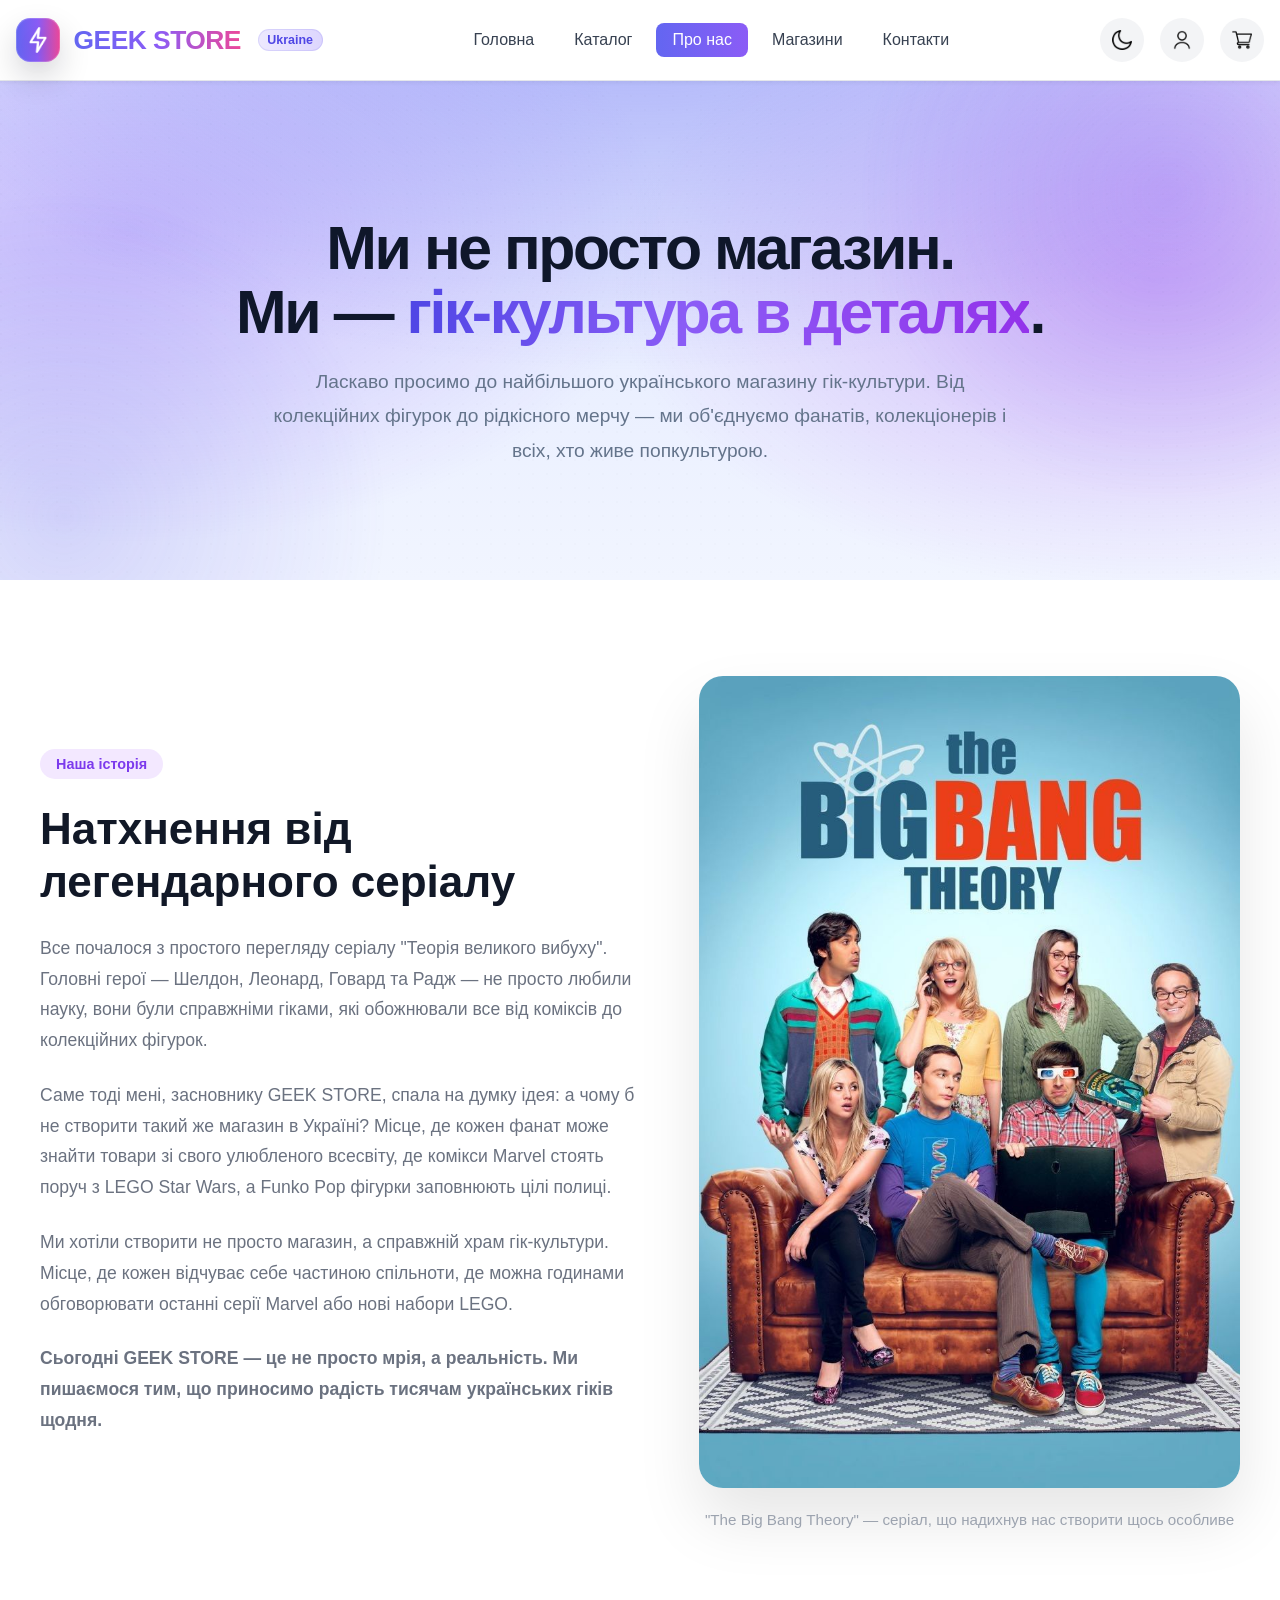
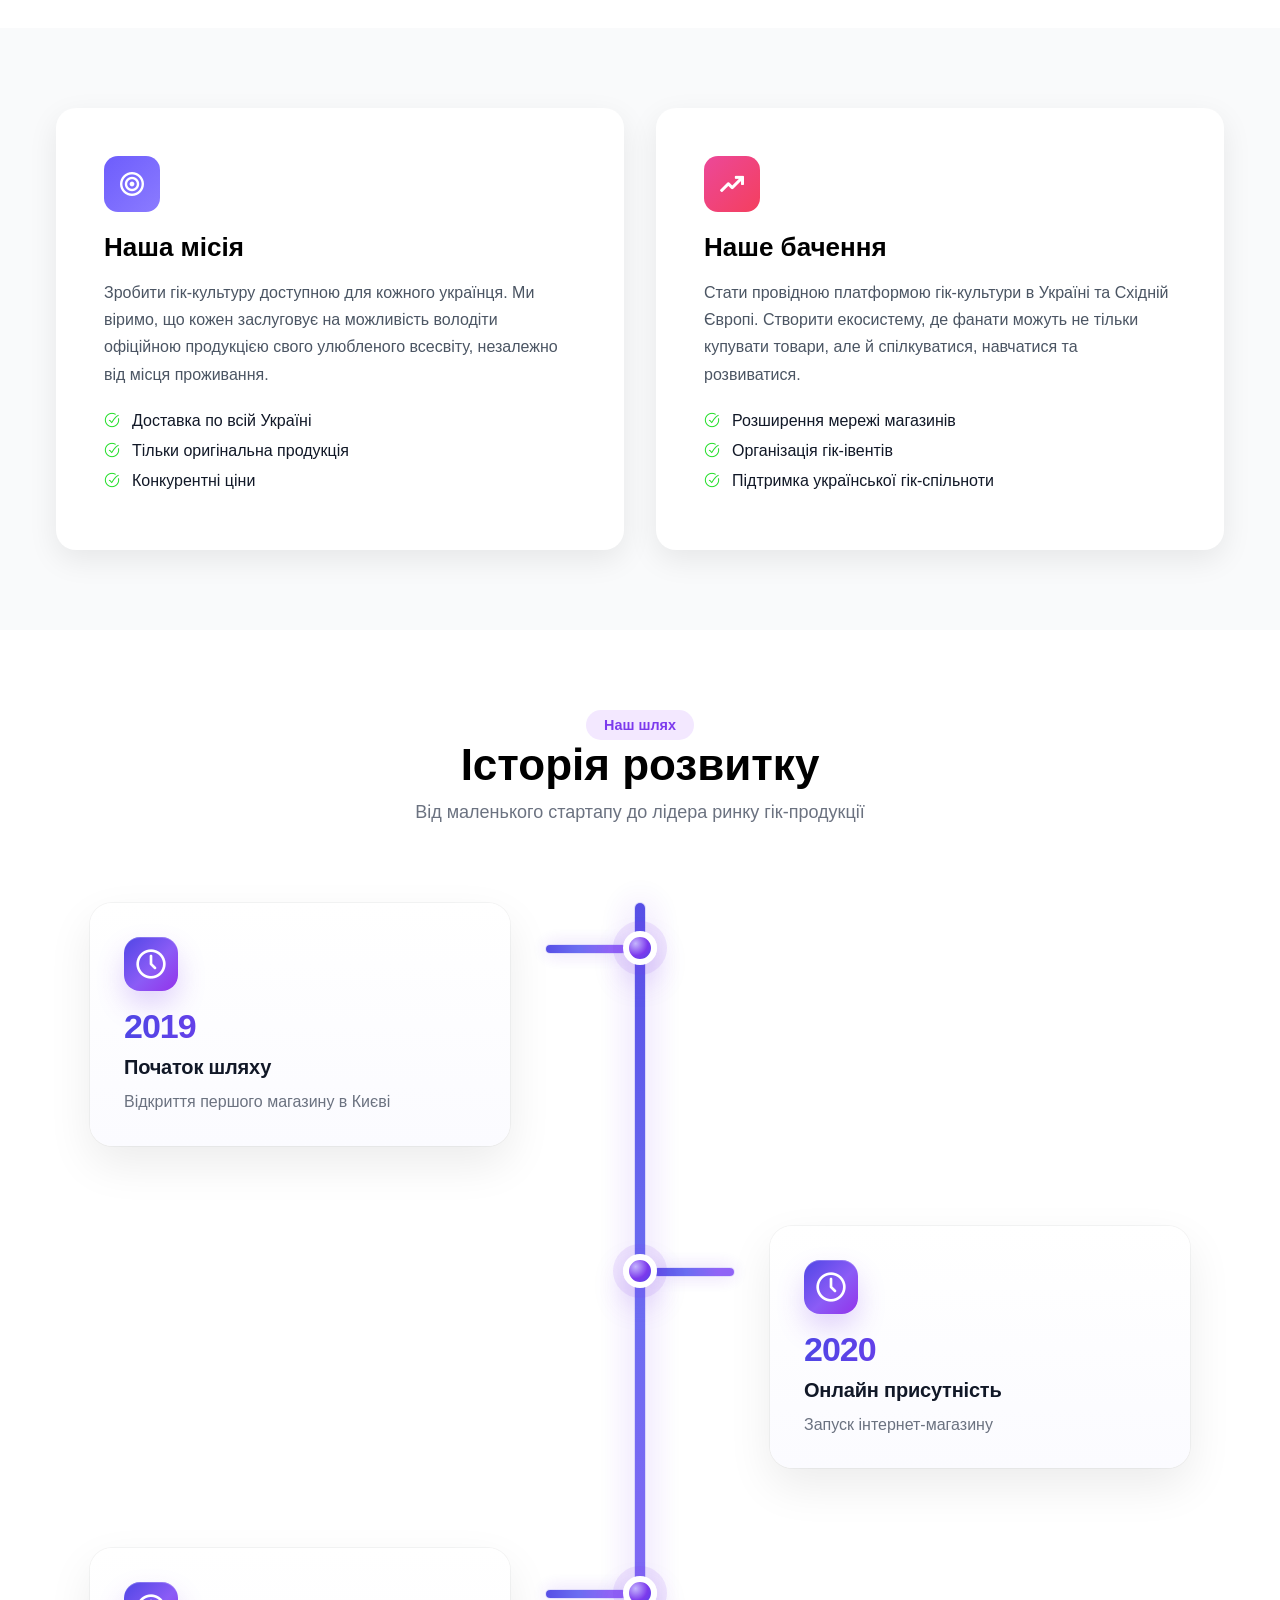
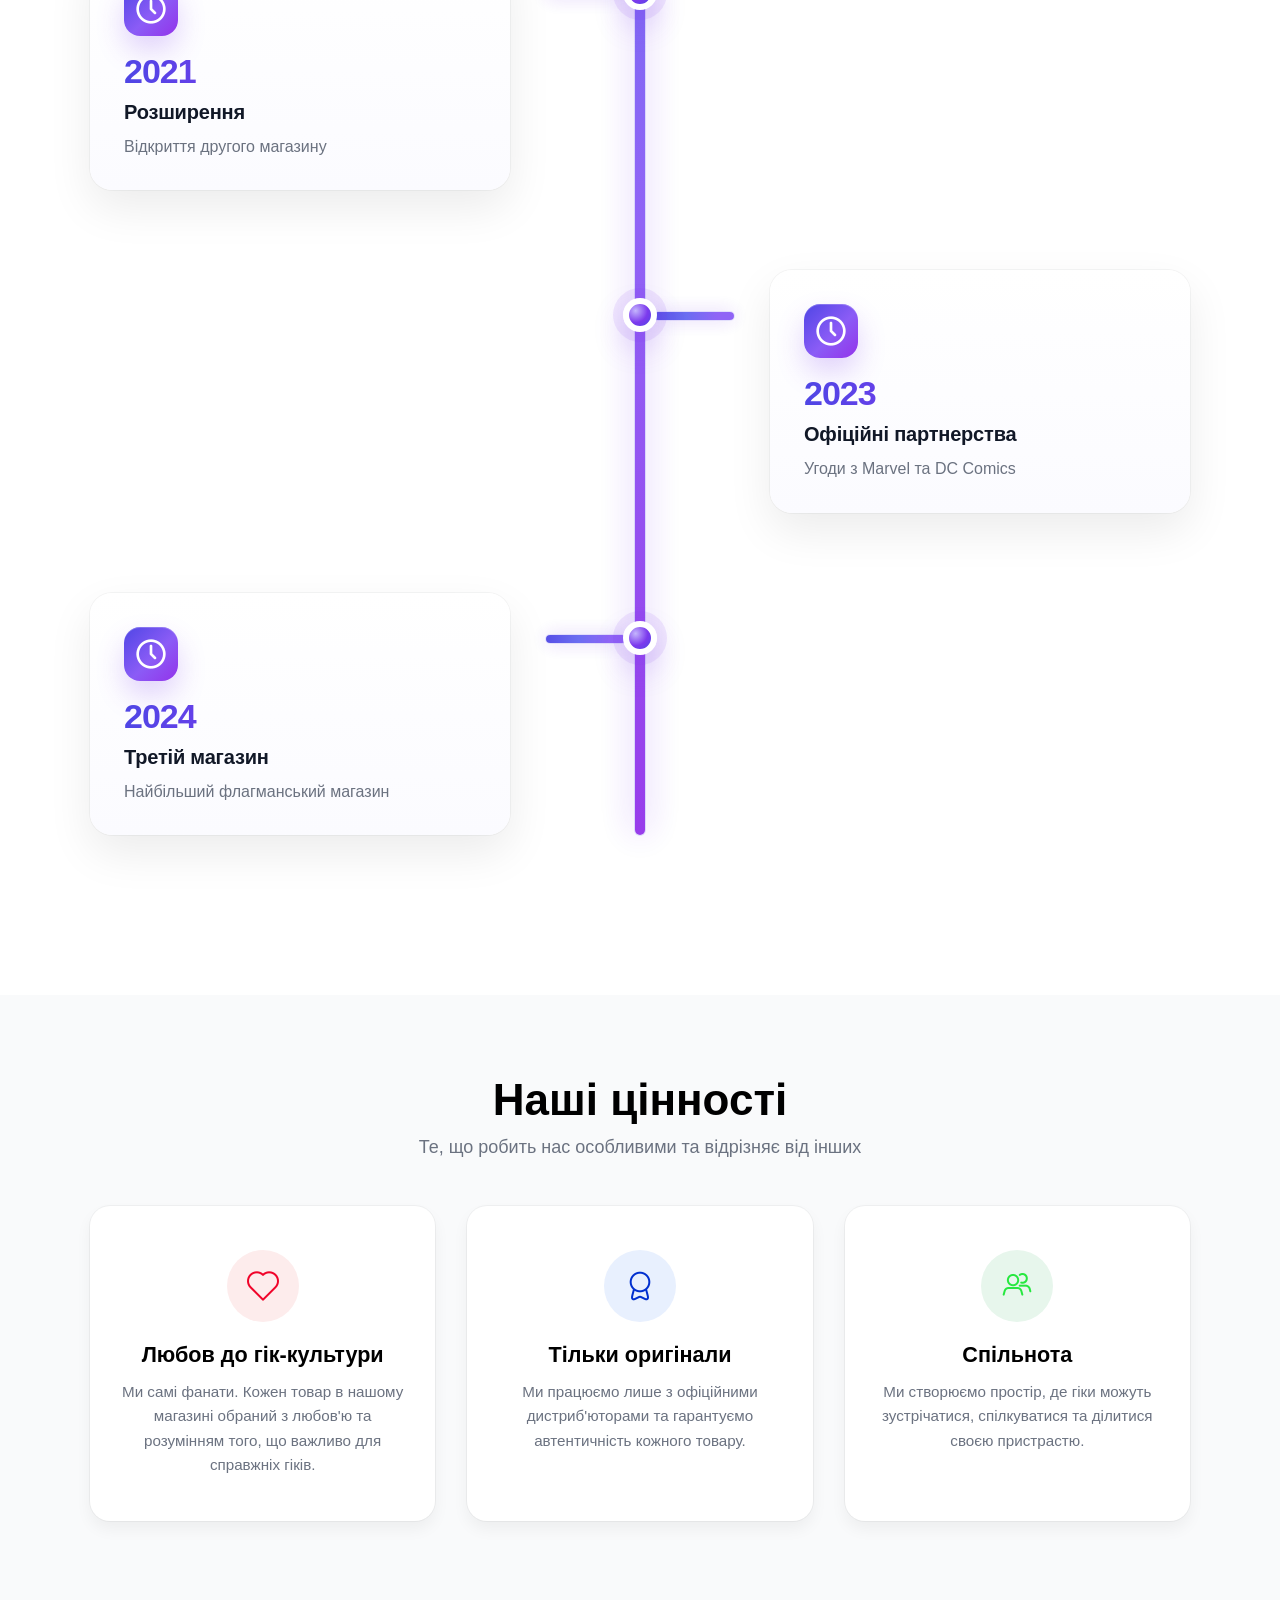
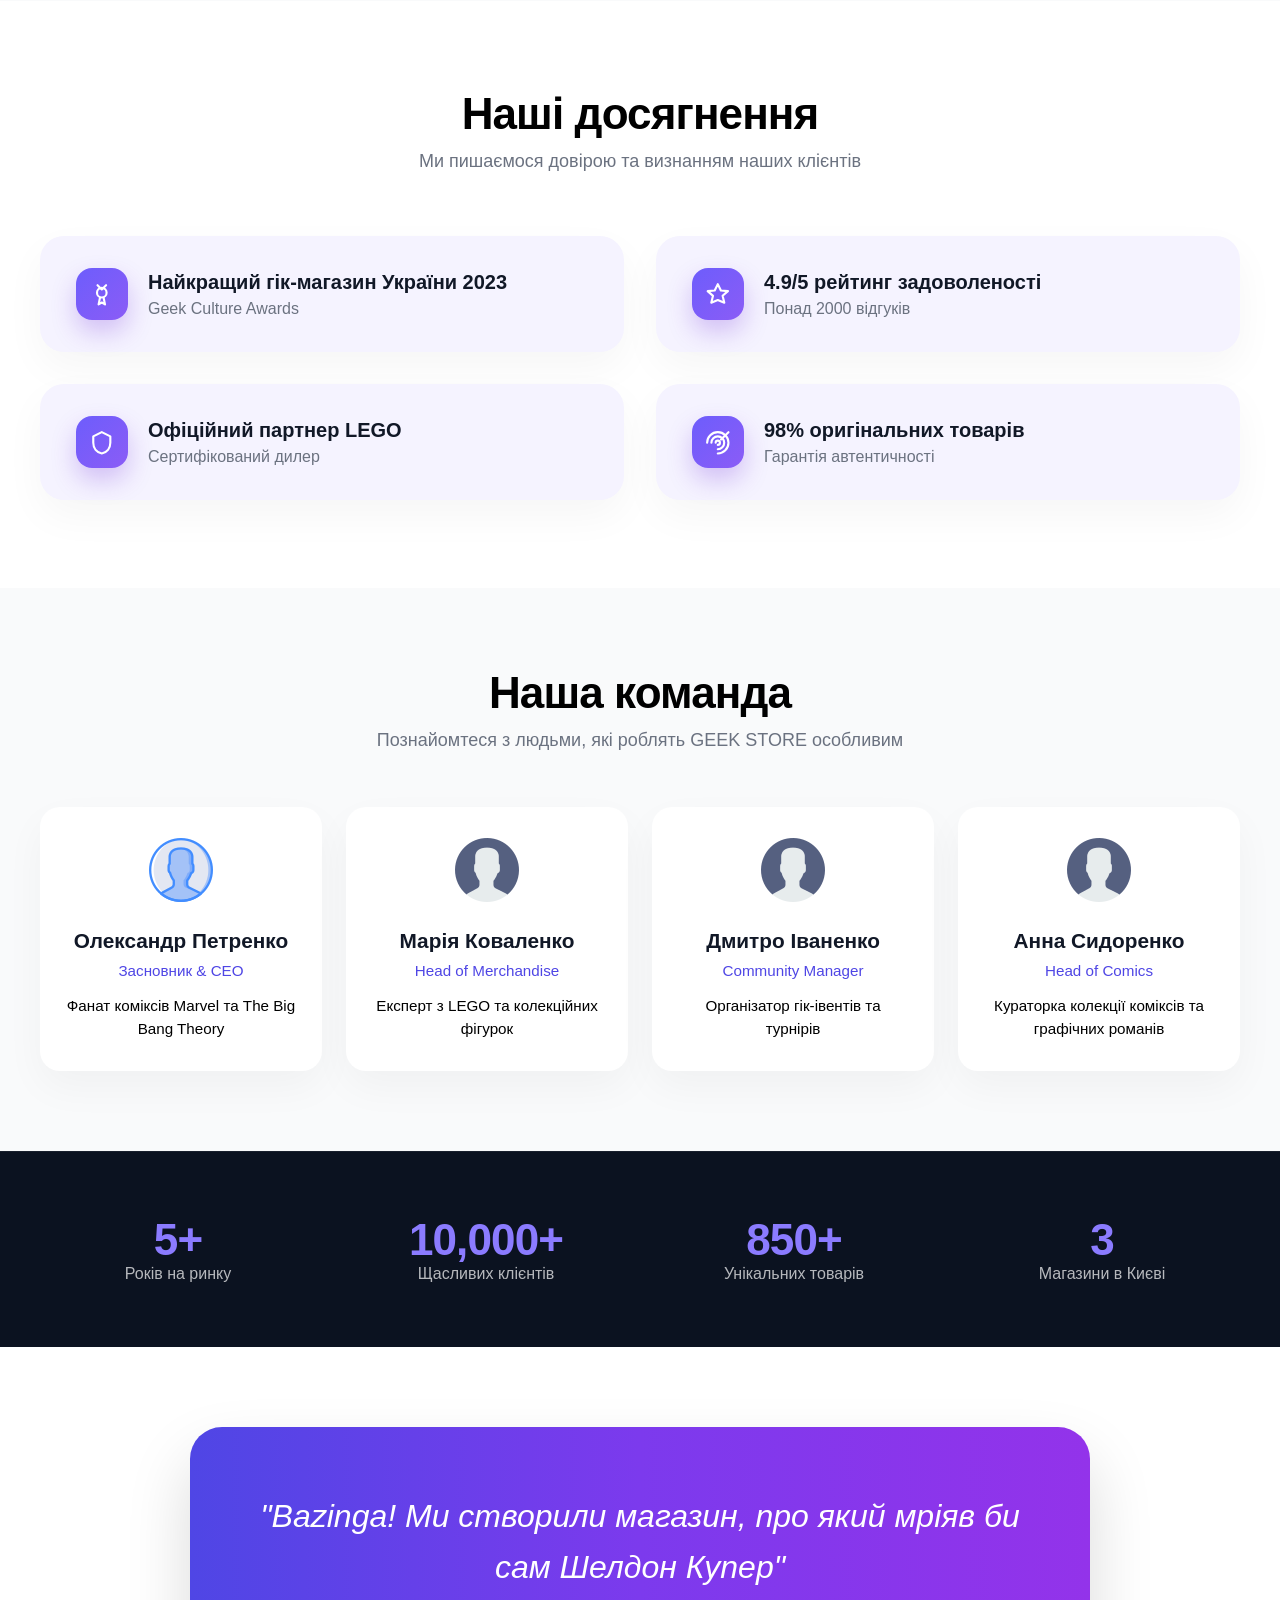
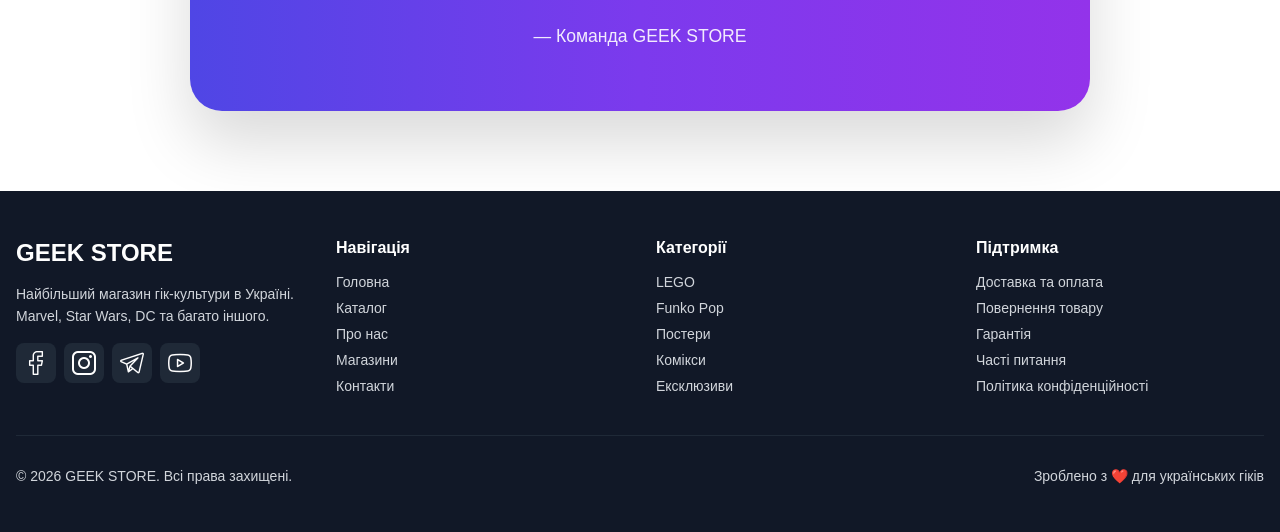
==== html/about.html @ eca67cb4 "нові покращення для лого" ====
<!DOCTYPE html>
<html lang="uk">
<head>
  <meta charset="UTF-8" />
  <title>Про нас — GEEK STORE</title>
  <link rel="icon" type="image/png" href="../assets/icons/flash.png">
  <meta name="viewport" content="width=device-width, initial-scale=1.0" />
  <link rel="stylesheet" href="../css/variables.css">
  <link rel="stylesheet" href="../css/global.css">
  <link rel="stylesheet" href="../css/about.css">
</head>
<body>

<!-- Header -->
<nav class="header">
  <div class="container header-container">
    <a href="index.html" class="logo" aria-label="GEEK STORE">
      <span class="logo-icon" aria-hidden="true">
        <img class="logo-icon__img" src="../assets/icons/flash.png" alt="">
      </span>
      <span class="logo-text">GEEK STORE</span>
      <span class="logo-badge">Ukraine</span>
    </a>

    <div class="nav-links">
      <a href="index.html" class="nav-link">Головна</a>
      <a href="shop.html" class="nav-link">Каталог</a>
      <a href="#" class="nav-link active">Про нас</a>
      <a href="stores.html" class="nav-link">Магазини</a>
      <a href="contact.html" class="nav-link">Контакти</a>
    </div>

    <div class="header-actions">
      <!-- Theme toggle -->
      <button class="theme-toggle" aria-label="Перемикач теми">
      <img
        src="../assets/icons/half-moon.png"
        alt="Dark mode"
        class="theme-icon theme-icon--moon"
      >
      <img
        src="../assets/icons/sun.png"
        alt="Light mode"
        class="theme-icon theme-icon--sun"
      >
    </button>


      <!-- Account -->
      <a href="account.html" class="account" aria-label="Особистий кабінет">
        <img src="../assets/icons/user.png" class="account-icon account-icon--black">
        <img src="../assets/icons/user-white.png" class="account-icon account-icon--white">
      </a>


      <!-- Cart -->
      <a href="cart.html" class="cart">
        <img src="../assets/icons/shopping-cart-black.png" class="cart-icon cart-icon--black">
        <img src="../assets/icons/shopping-cart-white.png" class="cart-icon cart-icon--white">
      </a>
    </div>
  </div>
</nav>

<!-- HERO -->
<section class="hero hero-about">
  <div class="hero-grain"></div>

  <div class="hero-content">
    <h1>
      Ми не просто магазин.<br>
      Ми — <span class="accent">гік-культура в деталях</span>.
    </h1>

    <p>
      Ласкаво просимо до найбільшого українського магазину гік-культури.
      Від колекційних фігурок до рідкісного мерчу — ми об'єднуємо фанатів,
      колекціонерів і всіх, хто живе попкультурою.
    </p>
  </div>
</section>



<!-- STORY -->
<section class="story-section">
  <div class="story-container">
    
    <div class="story-grid">

      <!-- LEFT TEXT -->
      <div class="story-content">
        <span class="story-badge">Наша історія</span>
        
        <h2>Натхнення від легендарного серіалу</h2>

        <p>
          Все почалося з простого перегляду серіалу "Теорія великого вибуху". 
          Головні герої — Шелдон, Леонард, Говард та Радж — не просто любили науку, 
          вони були справжніми гіками, які обожнювали все від коміксів до колекційних фігурок.
        </p>

        <p>
          Саме тоді мені, засновнику GEEK STORE, спала на думку ідея: а чому б не створити такий же магазин в Україні? 
          Місце, де кожен фанат може знайти товари зі свого улюбленого всесвіту, де комікси Marvel стоять поруч з LEGO Star Wars, а Funko Pop фігурки заповнюють цілі полиці.
        </p>

        <p> 
          Ми хотіли створити не просто магазин, а справжній храм гік-культури. 
          Місце, де кожен відчуває себе частиною спільноти, де можна годинами обговорювати останні серії Marvel або нові набори LEGO.
        </p>

        <p class="story-highlight">
          Сьогодні GEEK STORE — це не просто мрія, а реальність.
           Ми пишаємося тим, що приносимо радість тисячам українських гіків щодня.
        </p>
      </div>

      <!-- RIGHT IMAGE -->
      <div class="story-image-wrapper">
        <img src="../assets/images/big-bang-theory-about-page.jpg" alt="Наша команда" class="story-image">
        <div class="story-caption">
          "The Big Bang Theory" — серіал, що надихнув нас створити щось особливе
        </div>
      </div>

    </div>
  </div>
</section>


<!-- MISSION & VISION -->
<section class="gray">
  <div class="container grid-2">
    
    <div class="card">
      <div class="icon purple">
        <img src="../assets/icons/bullseye.png">
      </div>

      <h3>Наша місія</h3>

      <p>
        Зробити гік-культуру доступною для кожного українця. Ми віримо, що кожен заслуговує на можливість володіти офіційною продукцією свого улюбленого всесвіту, незалежно від місця проживання.
      </p>

      <ul>
        <li>Доставка по всій Україні</li>
        <li>Тільки оригінальна продукція</li>
        <li>Конкурентні ціни</li>
      </ul>
    </div>

    <div class="card">
      <div class="icon pink">
        <img src="../assets/icons/rise.png">
      </div>

      <h3>Наше бачення</h3>

      <p>
        Стати провідною платформою гік-культури в Україні та Східній Європі. Створити екосистему, де фанати можуть не тільки купувати товари, але й спілкуватися, навчатися та розвиватися.
      </p>

      <ul>
        <li>Розширення мережі магазинів</li>
        <li>Організація гік-івентів</li>
        <li>Підтримка української гік-спільноти</li>
      </ul>
    </div>

  </div>
</section>


<!-- TIMELINE -->
<section class="timeline-section">
  <div class="container">
    <div class="timeline-header">
      <span class="indigo-badge">Наш шлях</span>
      <h2>Історія розвитку</h2>
      <p>Від маленького стартапу до лідера ринку гік-продукції</p>
    </div>

    <div class="timeline">

      <div class="timeline-item left">
        <div class="timeline-card">
          <div class="icon-box">
            <img src="../assets/icons/clock (1).png">
          </div>
          <div class="year">2019</div>
          <h3>Початок шляху</h3>
          <p>Відкриття першого магазину в Києві</p>
        </div>
        <span class="dot"></span>
      </div>

      <div class="timeline-item right">
        <div class="timeline-card">
          <div class="icon-box">
            <img src="../assets/icons/clock (1).png">
          </div>
          <div class="year">2020</div>
          <h3>Онлайн присутність</h3>
          <p>Запуск інтернет-магазину</p>
        </div>
        <span class="dot"></span>
      </div>

      <div class="timeline-item left">
        <div class="timeline-card">
          <div class="icon-box">
            <img src="../assets/icons/clock (1).png">
          </div>
          <div class="year">2021</div>
          <h3>Розширення</h3>
          <p>Відкриття другого магазину</p>
        </div>
        <span class="dot"></span>
      </div>

      <div class="timeline-item right">
        <div class="timeline-card">
          <div class="icon-box">
            <img src="../assets/icons/clock (1).png">
          </div>
          <div class="year">2023</div>
          <h3>Офіційні партнерства</h3>
          <p>Угоди з Marvel та DC Comics</p>
        </div>
        <span class="dot"></span>
      </div>

      <div class="timeline-item left">
        <div class="timeline-card">
          <div class="icon-box">
            <img src="../assets/icons/clock (1).png">
          </div>
          <div class="year">2024</div>
          <h3>Третій магазин</h3>
          <p>Найбільший флагманський магазин</p>
        </div>
        <span class="dot"></span>
      </div>

    </div>
  </div>
</section>


<!-- VALUES -->
<section class="values-section">
  <div class="values-container">

    <div class="values-header">
      <h2>Наші цінності</h2>
      <p>Те, що робить нас особливими та відрізняє від інших</p>
    </div>

    <div class="values-grid">

      <div class="value-card">
        <div class="value-icon value-icon-red">
          <img src="../assets/icons/love.png">
        </div>
        <h3>Любов до гік-культури</h3>
        <p>
          Ми самі фанати. Кожен товар в нашому магазині обраний з любов'ю 
          та розумінням того, що важливо для справжніх гіків.
        </p>
      </div>

      <div class="value-card">
        <div class="value-icon value-icon-blue">
          <img src="../assets/icons/medal (3).png">
        </div>
        <h3>Тільки оригінали</h3>
        <p>
          Ми працюємо лише з офіційними дистриб'юторами 
          та гарантуємо автентичність кожного товару.
        </p>
      </div>

      <div class="value-card">
        <div class="value-icon value-icon-green">
          <img src="../assets/icons/group.png">
        </div>
        <h3>Спільнота</h3>
        <p>
          Ми створюємо простір, де гіки можуть зустрічатися, 
          спілкуватися та ділитися своєю пристрастю.
        </p>
      </div>

    </div>
  </div>
</section>

<section class="ach-section">
  <div class="ach-container">
    <div class="ach-header">
      <h2>Наші досягнення</h2>
      <p>Ми пишаємося довірою та визнанням наших клієнтів</p>
    </div>

    <div class="ach-grid">
      <div class="ach-card">
        <div class="ach-icon">
          <!-- медаль -->
          <svg viewBox="0 0 24 24" fill="none" aria-hidden="true">
            <path d="M12 14.5a4.5 4.5 0 1 0 0-9 4.5 4.5 0 0 0 0 9Z" stroke="currentColor" stroke-width="2"/>
            <path d="M8 3 12 7l4-4" stroke="currentColor" stroke-width="2" stroke-linecap="round" stroke-linejoin="round"/>
            <path d="M10.5 13.8 9 21l3-1.8L15 21l-1.5-7.2" stroke="currentColor" stroke-width="2" stroke-linejoin="round"/>
          </svg>
        </div>
        <div class="ach-text">
          <h3>Найкращий гік-магазин України 2023</h3>
          <p>Geek Culture Awards</p>
        </div>
      </div>

      <div class="ach-card">
        <div class="ach-icon">
          <!-- зірка -->
          <svg viewBox="0 0 24 24" fill="none" aria-hidden="true">
            <path d="M12 2l2.9 6 6.6.6-5 4.3 1.6 6.5L12 16.9 5.9 19.4 7.5 13 2.5 8.6 9.1 8 12 2Z"
              stroke="currentColor" stroke-width="2" stroke-linejoin="round"/>
          </svg>
        </div>
        <div class="ach-text">
          <h3>4.9/5 рейтинг задоволеності</h3>
          <p>Понад 2000 відгуків</p>
        </div>
      </div>

      <div class="ach-card">
        <div class="ach-icon">
          <!-- щит -->
          <svg viewBox="0 0 24 24" fill="none" aria-hidden="true">
            <path d="M12 2 20 6v6c0 5-3.2 9-8 10-4.8-1-8-5-8-10V6l8-4Z"
              stroke="currentColor" stroke-width="2" stroke-linejoin="round"/>
          </svg>
        </div>
        <div class="ach-text">
          <h3>Офіційний партнер LEGO</h3>
          <p>Сертифікований дилер</p>
        </div>
      </div>

      <div class="ach-card">
        <div class="ach-icon">
          <!-- мішень -->
          <svg viewBox="0 0 24 24" fill="none" aria-hidden="true">
            <path d="M12 22a10 10 0 1 0-10-10" stroke="currentColor" stroke-width="2" stroke-linecap="round"/>
            <path d="M12 18a6 6 0 1 0-6-6" stroke="currentColor" stroke-width="2" stroke-linecap="round"/>
            <path d="M12 14a2 2 0 1 0-2-2" stroke="currentColor" stroke-width="2" stroke-linecap="round"/>
            <path d="M22 2l-7 7" stroke="currentColor" stroke-width="2" stroke-linecap="round"/>
          </svg>
        </div>
        <div class="ach-text">
          <h3>98% оригінальних товарів</h3>
          <p>Гарантія автентичності</p>
        </div>
      </div>
    </div>
  </div>
</section>


<!-- TEAM -->
<section class="team-section">
  <div class="team-container">

    <div class="team-header">
      <h2>Наша команда</h2>
      <p>Познайомтеся з людьми, які роблять GEEK STORE особливим</p>
    </div>

    <div class="team-grid">
      <div class="team-card">
        <div class="team-emoji">
          <img src="../assets/icons/user (3).png">
        </div>
        <h3>Олександр Петренко</h3>
        <div class="team-role">Засновник &amp; CEO</div>
        <p>Фанат коміксів Marvel та The Big Bang Theory</p>
      </div>

      <div class="team-card">
        <div class="team-emoji">
          <img src="../assets/icons/user (2).png">
        </div>
        <h3>Марія Коваленко</h3>
        <div class="team-role">Head of Merchandise</div>
        <p>Експерт з LEGO та колекційних фігурок</p>
      </div>

      <div class="team-card">
        <div class="team-emoji">
          <img src="../assets/icons/user (2).png">
        </div>
        <h3>Дмитро Іваненко</h3>
        <div class="team-role">Community Manager</div>
        <p>Організатор гік-івентів та турнірів</p>
      </div>

      <div class="team-card">
        <div class="team-emoji">
          <img src="../assets/icons/user (2).png">
        </div>
        <h3>Анна Сидоренко</h3>
        <div class="team-role">Head of Comics</div>
        <p>Кураторка колекції коміксів та графічних романів</p>
      </div>
    </div>

  </div>
</section>

<section class="stats container">
  <div class="stats-grid">
    <div class="stat">
      <div class="stat-value">5+</div>
      <div class="stat-label">Років на ринку</div>
    </div>

    <div class="stat">
      <div class="stat-value">10,000+</div>
      <div class="stat-label">Щасливих клієнтів</div>
    </div>

    <div class="stat">
      <div class="stat-value">850+</div>
      <div class="stat-label">Унікальних товарів</div>
    </div>

    <div class="stat">
      <div class="stat-value">3</div>
      <div class="stat-label">Магазини в Києві</div>
    </div>
  </div>
</section>


<!-- QUOTE -->
<section class="quote-section">
  <div class="quote-container">
    <div class="quote-card">
      <blockquote>
        "Bazinga! Ми створили магазин, про який мріяв би сам Шелдон Купер"
      </blockquote>
      <div class="quote-author">— Команда GEEK STORE</div>
    </div>
  </div>
</section>


<!-- Footer -->
<footer class="footer">
  <div class="container footer-container">
    <div class="footer-grid">
      <!-- Company Info -->
      <div class="footer-company">
        <div class="footer-logo">GEEK STORE</div>
        <p class="footer-text">
          Найбільший магазин гік-культури в Україні. Marvel, Star Wars, DC та багато іншого.
        </p>
        <div class="footer-socials">
          <a href="#" class="social-icon">
          <img src="../assets/icons/facebook (1).png" alt="Facebook">
          </a>
          <a href="#" class="social-icon">
          <img src="../assets/icons/instagram (1).png" alt="Instagram">
          </a>
          <a href="#" class="social-icon">
          <img src="../assets/icons/telegram (2).png" alt="Telegram">
          </a>
          <a href="#" class="social-icon">
          <img src="../assets/icons/youtube (2).png" alt="YouTube">
          </a>
        </div>
      </div>

      <!-- Quick Links -->
      <div class="footer-section">
        <h3>Навігація</h3>
        <ul>
          <li><a href="index.html">Головна</a></li>
          <li><a href="shop.html">Каталог</a></li>
          <li><a href="#">Про нас</a></li>
          <li><a href="stores.html">Магазини</a></li>
          <li><a href="contact.html">Контакти</a></li>
        </ul>
      </div>

      <!-- Categories -->
      <div class="footer-section">
        <h3>Категорії</h3>
        <ul>
          <li><a href="shop.html">LEGO</a></li>
          <li><a href="shop.html">Funko Pop</a></li>
          <li><a href="shop.html">Постери</a></li>
          <li><a href="shop.html">Комікси</a></li>
          <li><a href="shop.html">Ексклюзиви</a></li>
        </ul>
      </div>

      <!-- Customer Service -->
      <div class="footer-section">
        <h3>Підтримка</h3>
        <ul>
          <li><a href="#">Доставка та оплата</a></li>
          <li><a href="#">Повернення товару</a></li>
          <li><a href="#">Гарантія</a></li>
          <li><a href="#">Часті питання</a></li>
          <li><a href="#">Політика конфіденційності</a></li>
        </ul>
      </div>
    </div>

    <div class="footer-bottom">
      <p>&copy; 2026 GEEK STORE. Всі права захищені.</p>
      <p>Зроблено з ❤️ для українських гіків</p>
    </div>
  </div>
</footer>

<script src="../js/theme-toggle.js"></script>


</body>
</html>
---- css/variables.css ----
:root {
  --primary: #6366f1;
  --secondary: #a855f7;
  --pink: #ec4899;
  --dark: #111827;
  --gray: #6b7280;
}
---- css/global.css ----
* {
  margin: 0;
  padding: 0;
  box-sizing: border-box;
  font-family: 'Montserrat', sans-serif;
}

/* === Header === */
.header {
  position: sticky;
  top: 0;
  z-index: 50;
  background: white;
  border-bottom: 1px solid #e5e7eb;
  box-shadow: 0 2px 4px rgba(0,0,0,0.05);
}

.header-container {
  max-width: 1280px;
  margin: 0 auto;
  padding: 0 16px;
  height: 80px;
  display: flex;
  justify-content: space-between;
  align-items: center;
}

/* Logo */
.logo{
  display:flex;
  align-items:center;
  gap: .85rem;
  font-weight: 800;
  text-decoration:none;
  line-height: 1;
}

.logo-icon{
  width: 2.75rem;
  height: 2.75rem;
  border-radius: .9rem;
  padding: .55rem;

  display: grid;
  place-items: center;

  background: linear-gradient(90deg, #6366f1, #8b5cf6, #ec4899);
  box-shadow:
    0 .9rem 2rem rgba(2,6,23,.16),
    inset 0 0 0 1px rgba(255,255,255,.18);
}

.logo-icon__img{
  width: 100%;
  height: 100%;
  object-fit: contain;
  display:block;
  /* якщо png темний/неідеальний — прибери filter */
  filter: drop-shadow(0 6px 10px rgba(0,0,0,.18));
}

.logo-text{
  font-size: 1.65rem;      /* трохи більше */
  letter-spacing: -0.02em;
  background: linear-gradient(90deg, #6366f1, #8b5cf6, #ec4899);
  -webkit-background-clip: text;
  -webkit-text-fill-color: transparent;
}

.logo-badge{
  margin-left: .2rem;
  padding: .32rem .6rem;
  border-radius: 9999px;
  font-size: .78rem;
  font-weight: 650;

  background: linear-gradient(90deg, #ede9fe, #ddd6fe);
  color: #4f46e5;
  box-shadow: inset 0 0 0 1px rgba(79,70,229,.12);
}

/* Navigation Links */
.nav-links {
  display: flex;
  gap: 0.5rem;
}

.nav-link {
  padding: 0.5rem 1rem;
  border-radius: 0.5rem;
  text-decoration: none;
  color: #374151;
  transition: all 0.3s;
}

.nav-link:hover {
  background: #f3f4f6;
}

.nav-link.active {
  background: linear-gradient(90deg, #6366f1, #8b5cf6);
  color: white;
  font-weight: 500;
}

/* Header Actions */
.header-actions {
  display: flex;
  align-items: center;
  gap: 1rem;
}

.cart {
  position: relative;
  width: 44px;
  height: 44px;
  border-radius: 9999px;
  background: #f3f4f6;

  display: flex;
  align-items: center;
  justify-content: center;

  transition: background 0.3s, transform 0.2s;
}

.cart:hover {
  background: #e0e7ff;
  transform: translateY(-2px);
}

.cart-icon {
  position: absolute;
  width: 20px;
  height: 20px;
  transition: opacity 0.25s ease, transform 0.25s ease;
}

/* default — black */
.cart-icon--black {
  opacity: 1;
  transform: scale(1);
}

.cart-icon--white {
  opacity: 0;
  transform: scale(0.7);
}

/* dark theme */
body.dark .cart-icon--black {
  opacity: 0;
  transform: scale(0.7);
}

body.dark .cart-icon--white {
  opacity: 1;
  transform: scale(1);
}


.theme-toggle {
  position: relative;

  display: flex;
  align-items: center;
  justify-content: center;

  width: 44px;
  height: 44px;

  padding: 0;
  border: none;
  border-radius: 9999px;

  background: #f3f4f6;
  cursor: pointer;

  transition: background 0.3s, transform 0.2s;
}

.theme-toggle:hover {
  background: #e0e7ff;
  transform: translateY(-2px);
}

.theme-icon {
  position: absolute;
  width: 20px;
  height: 20px;

  opacity: 0;
  transform: scale(0.7) rotate(-20deg);
  transition: opacity 0.25s ease, transform 0.25s ease;
}

/* За замовчуванням — місяць */
.theme-icon--moon {
  opacity: 1;
  transform: scale(1) rotate(0);
}

/* Темна тема */
body.dark .theme-icon--moon {
  opacity: 0;
  transform: scale(0.7) rotate(20deg);
}

body.dark .theme-icon--sun {
  opacity: 1;
  transform: scale(1) rotate(0);
}


/* Account Icon */
.account {
  position: relative;
  width: 44px;
  height: 44px;
  border-radius: 9999px;
  background: #f3f4f6;

  display: flex;
  align-items: center;
  justify-content: center;

  transition: background 0.3s, transform 0.2s;
}

.account:hover {
  background: #e0e7ff;
  transform: translateY(-2px);
}

.account-icon {
  position: absolute;
  width: 20px;
  height: 20px;
  transition: opacity 0.25s ease, transform 0.25s ease;
}

/* за замовчуванням — чорна */
.account-icon--black {
  opacity: 1;
  transform: scale(1);
}

.account-icon--white {
  opacity: 0;
  transform: scale(0.7);
}

/* dark theme */
body.dark .account-icon--black {
  opacity: 0;
  transform: scale(0.7);
}

body.dark .account-icon--white {
  opacity: 1;
  transform: scale(1);
}



/* Dark theme styles */
body.dark {
  background: #1f2937;
  color: #f9fafb;
}

body.dark .header {
  background: #111827;
  border-bottom: 1px solid #374151;
}

body.dark .nav-link {
  color: #d1d5db;
}

body.dark .nav-link.active {
  background: linear-gradient(90deg, #6366f1, #8b5cf6);
  color: white;
}

body.dark .cart,
body.dark .theme-toggle,
body.dark .account {
  background: #374151;
  color: #f9fafb;
}

body.dark .cart:hover,
body.dark .theme-toggle:hover,
body.dark .account:hover {
  background: #4b5563;
}



/* === Footer === */
.footer {
  background: #111827; /* dark gray */
  color: #d1d5db; /* gray-300 */
  padding: 3rem 0;
  font-family: sans-serif;
}

.footer-container {
  max-width: 1280px;
  margin: 0 auto;
  padding: 0 16px;
}

.footer-grid {
  display: grid;
  grid-template-columns: repeat(4, 1fr);
  gap: 2rem;
  margin-bottom: 2rem;
}

/* Company Info */
.footer-company .footer-logo {
  font-size: 1.5rem;
  font-weight: bold;
  color: white;
  margin-bottom: 1rem;
}

.footer-company .footer-text {
  font-size: 0.875rem;
  margin-bottom: 1rem;
  line-height: 1.6;
}

.footer-socials {
  display: flex;
  gap: 0.5rem;
}

.social-icon {
  width: 2.5rem;
  height: 2.5rem;
  display: flex;
  align-items: center;
  justify-content: center;
  background: #1f2937; /* gray-800 */
  border-radius: 0.5rem;
  color: white;
  text-decoration: none;
  transition: background 0.3s;
}

.social-icon:hover {
  background: #374151; /* gray-700 */
}

/* Footer Sections */
.footer-section h3 {
  color: white;
  margin-bottom: 1rem;
  font-size: 1rem;
}

.footer-section ul {
  list-style: none;
  padding: 0;
  margin: 0;
}

.footer-section li {
  margin-bottom: 0.5rem;
}

.footer-section a {
  color: #d1d5db;
  text-decoration: none;
  font-size: 0.875rem;
  transition: color 0.3s;
}

.footer-section a:hover {
  color: white;
}

/* Footer Bottom */
.footer-bottom {
  border-top: 1px solid #1f2937; /* gray-800 */
  padding-top: 2rem;
  display: flex;
  justify-content: space-between;
  font-size: 0.875rem;
}
---- css/about.css ----
section {
  padding: 80px 20px;
}

.container {
  margin: auto;
}

.center {
  text-align: center;
}

/* ================= HERO ABOUT (FULL) ================= */

.hero {
  position: relative;
  padding: 7rem 1.5rem 7rem;
  text-align: center;
  overflow: hidden;
  background: #f8fafc;
}

/* Градієнтні світлові форми */
.hero-about {
  background:
    radial-gradient(1200px 600px at 50% -20%, rgba(99,102,241,0.45), transparent 65%),
    radial-gradient(900px 520px at 10% 30%, rgba(139,92,246,0.35), transparent 60%),
    radial-gradient(900px 520px at 90% 40%, rgba(147,51,234,0.30), transparent 60%),
    linear-gradient(180deg, #e0e7ff 0%, #f1f5ff 100%);
}

/* верхній blob */
.hero-about::before {
  content: "";
  position: absolute;
  width: 42rem;
  height: 42rem;
  top: -14rem;
  right: -14rem;
  z-index: 0;
  background: radial-gradient(circle, rgba(124,58,237,0.22), transparent 65%);
  filter: blur(2px);
}

/* нижній blob */
.hero-about::after {
  content: "";
  position: absolute;
  width: 44rem;
  height: 44rem;
  bottom: -18rem;
  left: -18rem;
  z-index: 0;
  background: radial-gradient(circle, rgba(79,70,229,0.18), transparent 65%);
  filter: blur(2px);
}

/* легкий grain */
.hero-grain {
  pointer-events: none;
  position: absolute;
  inset: 0;
  z-index: 0;
  opacity: 0.12;
  background-image:
    radial-gradient(circle at 1px 1px, rgba(17,24,39,0.12) 1px, transparent 0);
  background-size: 14px 14px;
}

.hero-content {
  position: relative;
  z-index: 1;
  max-width: 53rem;
  margin: 0 auto;
}



/* H1 */
.hero-about h1 {
  font-size: 3.8rem;
  font-weight: 900;
  margin: 1.5rem 0 1.25rem;
  letter-spacing: -0.04em;
  line-height: 1.05;
  color: #0f172a;
}

/* Градієнтний акцент */
.hero-about .accent {
  background: linear-gradient(90deg, #4f46e5 0%, #8b5cf6 45%, #9333ea 100%);
  -webkit-background-clip: text;
  background-clip: text;
  color: transparent;
}

/* TEXT */
.hero-about p {
  max-width: 46rem;
  font-size: 1.2rem;
  line-height: 1.8;
  color: #64748b;
  margin: 0 auto;
}

/* ================= RESPONSIVE ================= */

@media (max-width: 768px) {
  .hero {
    padding: 6rem 1.5rem;
  }

  .hero-about h1 {
    font-size: 2.6rem;
  }

  .hero-about p {
    font-size: 1.1rem;
  }
}

/* STORY */
.story-section {
  padding: 6rem 1.5rem;
  background: #ffffff;
}

.story-container {
  max-width: 1200px;
  margin: 0 auto;
}

.story-grid {
  display: grid;
  grid-template-columns: 1.1fr 1fr;
  gap: 4rem;
  align-items: center;
}

/* BADGE */
.story-badge {
  display: inline-block;
  background: #f3e8ff;
  color: #7c3aed;
  padding: 0.45rem 1rem;
  border-radius: 999px;
  font-weight: 600;
  font-size: 0.9rem;
  margin-bottom: 1.5rem;
}

/* TITLE */
.story-content h2 {
  font-size: 2.75rem;
  font-weight: 800;
  margin-bottom: 1.5rem;
  line-height: 1.2;
  color: #111827;
}

/* TEXT */
.story-content p {
  font-size: 1.1rem;
  line-height: 1.75;
  color: #6b7280;
  margin-bottom: 1.5rem;
}

.story-highlight {
  font-weight: 700;
  color: #111827;
}

/* IMAGE */
.story-image-wrapper {
  text-align: center;
}

.story-image {
  width: 100%;
  border-radius: 1.5rem;
  box-shadow: 0 2rem 4rem rgba(0,0,0,0.1);
}

/* CAPTION */
.story-caption {
  margin-top: 1rem;
  font-size: 0.95rem;
  color: #9ca3af; /* сірий */
  line-height: 1.6;
}

/* RESPONSIVE */
@media (max-width: 900px) {
  .story-grid {
    grid-template-columns: 1fr;
    gap: 3rem;
  }

  .story-content h2 {
    font-size: 2.2rem;
  }
}


/* CARDS */
.gray {
  background: #f9fafb;
  padding: 5rem 0;
}

.grid-2 {
  display: grid;
  grid-template-columns: repeat(auto-fit, minmax(20rem, 1fr)); /* картки мінімум 20rem, максимум 1fr */
  gap: 2rem;
  max-width: 1200px; /* грід не буде розтягуватись на всю ширину */
  margin: 0 auto; /* центруємо грід */
  padding: 0 1rem; /* відступ від країв */
}

.card {
  background: #fff;
  border-radius: 1.25rem;
  padding: 3rem;
  box-shadow: 0 0.625rem 1.875rem rgba(0, 0, 0, 0.08); /* базова м’яка тінь */
}



.icon {
  width: 3.5rem;
  height: 3.5rem;
  border-radius: 0.875rem;
  display: flex;
  align-items: center;
  justify-content: center;
  font-size: 1.625rem;
  color: #fff;
  margin-bottom: 1.25rem;
}

.icon.purple {
  background: linear-gradient(135deg, #6d5dfc, #8b7bff);
}

.icon.pink {
  background: linear-gradient(135deg, #ec4899, #f43f5e);
}

.card h3 {
  font-size: 1.625rem;
  font-weight: 600;
  margin-bottom: 1rem;
}

.card p {
  font-size: 1rem;
  line-height: 1.7;
  color: #4b5563;
  margin-bottom: 1.5rem;
}

.card ul {
  list-style: none;
  padding: 0;
  margin: 0;
}

.card li {
  position: relative;
  padding-left: 1.75rem;
  margin-bottom: 0.75rem;
  font-size: 1rem;
  color: #111827;
}

.card li::before {
  content: url("../assets/icons/check-mark\ \(1\).png");
  position: absolute;
  left: 0;
  top: 2;
  font-weight: bold;
}


/* ========== TIMELINE (FULL REM VERSION) ========== */

/* TIMELINE */
.timeline-section {
  padding: 5rem 1.25rem; /* 80px 20px */
  background: #fff;
}

/* badge */
.indigo-badge {
  display: inline-block;
  padding: 0.45rem 1.1rem;
  border-radius: 999px;
  background: #f3e8ff;
  color: #7c3aed;
  font-weight: 600;
  font-size: 0.9rem;
}

.timeline-header {
  text-align: center;
  margin-bottom: 5rem; /* 80px */
}

.timeline-header h2 {
  font-size: 2.75rem; /* 40px */
  margin-bottom: 0.75rem; /* 12px */
}

.timeline-header p {
  font-size: 1.125rem;
  color: #6b7280;
  max-width: 37.5rem; /* 600px */
  margin: auto;
}

.timeline {
  position: relative;
  max-width: 68.75rem; /* 1100px */
  margin: auto;
}

/* центральна лінія */
.timeline::before {
  content: "";
  position: absolute;
  left: 50%;
  top: 0;
  transform: translateX(-50%);
  width: 0.625rem; /* 10px */
  height: 100%;
  border-radius: 62.4375rem; /* 999px */

  background: linear-gradient(
    to bottom,
    #4f46e5 0%,
    #6366f1 25%,
    #8b5cf6 60%,
    #9333ea 100%
  );

  box-shadow:
    0 0 0 0.0625rem rgba(99,102,241,0.20),
    0 0 2.1875rem rgba(124,58,237,0.35);

  opacity: 0.95;
}

.timeline-item {
  position: relative;
  display: flex;
  margin-bottom: 5rem; /* 80px */
}

/* лінія до картки */
.timeline-item::before {
  content: "";
  position: absolute;
  top: 2.625rem; /* 42px */
  width: 5rem; /* 80px */
  height: 0.5rem; /* 8px */
  border-radius: 62.4375rem;

  background: linear-gradient(
    90deg,
    #4f46e5 0%,
    #6366f1 40%,
    #8b5cf6 80%
  );

  box-shadow:
    0 0 0 0.0625rem rgba(99,102,241,0.15),
    0 0 1.125rem rgba(124,58,237,0.25);

  opacity: 0.95;
}

.timeline-item.left {
  justify-content: flex-start;
}

.timeline-item.right {
  justify-content: flex-end;
}

.timeline-item.left::before {
  right: 50%;
  margin-right: 0.875rem; /* 14px */
}

.timeline-item.right::before {
  left: 50%;
  margin-left: 0.875rem;
}

.timeline-card {
  width: 26.25rem; /* 420px */
  background: linear-gradient(180deg, #ffffff 0%, #fbfbff 100%);
  padding: 2.125rem 2.125rem 1.875rem; /* 34px 34px 30px */
  border-radius: 1.375rem; /* 22px */

  box-shadow:
    0 1.125rem 2.8125rem rgba(0,0,0,0.08),
    0 0 0 0.0625rem rgba(17, 24, 39, 0.04);

  transition: box-shadow 0.35s ease;
}

.timeline-item.left .timeline-card {
  margin-right: calc(50% + 2.5rem); /* 40px */
}

.timeline-item.right .timeline-card {
  margin-left: calc(50% + 2.5rem);
}

/* hover */
.timeline-item:hover .timeline-card {
  box-shadow:
    0 2.8125rem 6.875rem rgba(0,0,0,0.20),
    0 1.125rem 2.5rem rgba(0,0,0,0.12),
    0 0 0 0.0625rem rgba(99,102,241,0.18);
}

/* ICON */
.icon-box {
  width: 3.375rem; /* 54px */
  height: 3.375rem;
  border-radius: 1rem; /* 16px */

  background: linear-gradient(135deg, #4f46e5 0%, #8b5cf6 55%, #9333ea 100%);
  color: #fff;

  display: flex;
  align-items: center;
  justify-content: center;

  margin-bottom: 1rem; /* 16px */
  font-size: 1.375rem; /* 22px */

  box-shadow:
    0 0.875rem 1.75rem rgba(124,58,237,0.22),
    inset 0 0.0625rem 0 rgba(255,255,255,0.22);
}

/* YEAR */
.year {
  font-size: 2.125rem; /* 34px */
  font-weight: 650;
  letter-spacing: -0.03em;
  margin-bottom: 0.625rem; /* 10px */

  background: linear-gradient(90deg, #4f46e5 0%, #7c3aed 45%, #9333ea 100%);
  -webkit-background-clip: text;
  -webkit-text-fill-color: transparent;
}

/* TITLE */
.timeline-card h3 {
  font-size: 1.25rem; /* 20px */
  font-weight: 550;
  letter-spacing: -0.01em;
  margin-bottom: 0.625rem; /* 10px */
  color: #111827;
}

/* TEXT */
.timeline-card p {
  color: #6b7280;
  font-size: 1rem; /* 16px */
  line-height: 1.65;
}

.timeline-item:hover .timeline-card h3 {
  color: #0f172a;
}

/* DOT */
.dot {
  position: absolute;
  left: 50%;
  top: 1.75rem; /* 28px */
  transform: translateX(-50%);
  width: 2.125rem; /* 34px */
  height: 2.125rem;
  border-radius: 50%;

  background: radial-gradient(circle at 30% 30%, #c4b5fd, #7c3aed 55%, #4f46e5 100%);
  border: 0.375rem solid #fff; /* 6px */
  z-index: 2;

  box-shadow:
    0 0.875rem 1.875rem rgba(124,58,237,0.25),
    0 0 0 0.625rem rgba(124,58,237,0.10);

  animation: dotPulse 3.2s ease-in-out infinite;
}

@keyframes dotPulse {
  0%, 100% {
    box-shadow:
      0 0.875rem 1.875rem rgba(124,58,237,0.25),
      0 0 0 0.625rem rgba(124,58,237,0.10);
  }
  50% {
    box-shadow:
      0 1.125rem 2.25rem rgba(124,58,237,0.32),
      0 0 0 0.875rem rgba(124,58,237,0.14);
  }
}

/* MOBILE */
@media (max-width: 56.25rem) { /* 900px */
  .timeline::before {
    left: 1.25rem;
    transform: none;
    width: 0.625rem;
  }

  .timeline-item {
    justify-content: flex-start;
  }

  .timeline-item::before {
    left: 1.25rem;
    right: auto;
    margin: 0;
    width: 2.875rem; /* 46px */
  }

  .timeline-card {
    width: 100%;
    margin-left: 4.375rem !important; /* 70px */
    margin-right: 0 !important;
  }

  .dot {
    left: 1.25rem;
    transform: none;
  }
}



/* SECTION */
.values-section {
  background: #f9fafb;
  padding: 5rem 1.5rem; /* трохи менше */
}

/* CONTAINER */
.values-container {
  max-width: 1100px; /* трохи компактніше */
  margin: 0 auto;
}

/* HEADER */
.values-header {
  text-align: center;
  margin-bottom: 3rem;
}

.values-header h2 {
  font-size: 2.75rem; /* трохи менше */
  margin-bottom: 0.75rem;
}

.values-header p {
  font-size: 1.125rem;
  color: #6b7280;
}

/* GRID */
.values-grid {
  display: grid;
  grid-template-columns: repeat(3, 1fr);
  gap: 2rem;
}

/* CARD */
.value-card {
  background: #ffffff;
  border-radius: 1.25rem;
  padding: 2.75rem 2rem; /* зменшили */
  text-align: center;
  transition: box-shadow 0.35s ease, border-color 0.35s ease;
  /* базовий стан */
  box-shadow:
    0 0.5rem 1rem rgba(0, 0, 0, 0.05),
    0 0 0 1px rgba(0, 0, 0, 0.04);
}

/* БІЛЬШ НАСИЧЕНИЙ ХОВЕР */
.value-card:hover {
  box-shadow:
    0 2rem 4rem rgba(0, 0, 0, 0.12),
    0 1rem 2rem rgba(0, 0, 0, 0.08),
    0 0 0 1px rgba(0, 0, 0, 0.06),
    inset 0 1px 0 rgba(255, 255, 255, 0.6); /* світло зверху */
}


/* ICON */
.value-icon {
  width: 4.5rem;
  height: 4.5rem;
  margin: 0 auto 1.25rem;
  border-radius: 50%;
  display: flex;
  align-items: center;
  justify-content: center;
  font-size: 1.75rem;
}

/* ICON COLORS */
.value-icon-red {
  background: #fdecec;
  color: #ef4444;
}

.value-icon-blue {
  background: #e8f0fe;
  color: #3b82f6;
}

.value-icon-green {
  background: #e7f6ec;
  color: #22c55e;
}

/* TEXT */
.value-card h3 {
  font-size: 1.35rem;
  font-weight: 600;
  margin-bottom: 0.75rem;
}

.value-card p {
  font-size: 0.95rem;
  color: #6b7280;
  line-height: 1.6;
}

/* RESPONSIVE */
@media (max-width: 900px) {
  .values-grid {
    grid-template-columns: 1fr;
  }
}


/* SECTION */
.ach-section {
  padding: 5.5rem 1.5rem;
}

/* CONTAINER */
.ach-container {
  max-width: 1200px;
  margin: 0 auto;
}

/* HEADER */
.ach-header {
  text-align: center;
  margin-bottom: 4rem;
}

.ach-header h2 {
  font-size: 2.75rem;
  font-weight: 700;
  margin-bottom: 0.75rem;
  letter-spacing: -0.02em;
}

.ach-header p {
  font-size: 1.125rem;
  color: #6b7280;
}

/* GRID */
.ach-grid {
  display: grid;
  grid-template-columns: repeat(2, minmax(0, 1fr));
  gap: 2rem;
}

/* CARD */
.ach-card {
  background: #f5f3ff; /* м’який фіолетовий фон */
  border-radius: 1.5rem;
  padding: 2rem 2.25rem;
  display: flex;
  align-items: center;
  gap: 1.25rem;

  box-shadow: 0 1rem 2.5rem rgba(0, 0, 0, 0.04);
  transition: box-shadow 0.35s ease, transform 0.35s ease;
}

/* HOVER — більш об’ємна, без руху */
.ach-card:hover {
  box-shadow:
    0 2rem 4rem rgba(0, 0, 0, 0.10),
    0 0 0 1px rgba(109, 40, 217, 0.10);
}

/* ICON */
.ach-icon {
  width: 3.25rem;
  height: 3.25rem;
  border-radius: 1rem;
  display: grid;
  place-items: center;

  color: #ffffff;
  background: linear-gradient(135deg, #6d5dfc, #8b5cf6);
  box-shadow:
    0 0.75rem 1.5rem rgba(109, 40, 217, 0.25);
  flex: 0 0 auto;
}

.ach-icon svg {
  width: 1.6rem;
  height: 1.6rem;
}

/* TEXT */
.ach-text h3 {
  font-size: 1.25rem;
  font-weight: 700;
  margin-bottom: 0.35rem;
  color: #111827;
}

.ach-text p {
  font-size: 1rem;
  color: #6b7280;
}

/* RESPONSIVE */
@media (max-width: 900px) {
  .ach-grid {
    grid-template-columns: 1fr;
  }

  .ach-header h2 {
    font-size: 2.2rem;
  }
}



/* TEAM */
.team-section {
  padding: 5rem 1.5rem;
  background: #f9fafb;
}

.team-container {
  max-width: 1200px;
  margin: 0 auto;
}

.team-header {
  text-align: center;
  margin-bottom: 3.5rem;
}

.team-header h2 {
  font-size: 2.75rem;
  font-weight: 700;
  margin-bottom: 0.75rem;
  letter-spacing: -0.02em;
}

.team-header p {
  font-size: 1.125rem;
  color: #6b7280;
}

/* GRID */
.team-grid {
  display: grid;
  grid-template-columns: repeat(4, minmax(0, 1fr));
  gap: 1.5rem; /* менший відступ між картками */
}

.team-card {
  background: #ffffff;
  border-radius: 1.25rem;
  padding: 1.9rem 1.5rem; /* було більше */
  text-align: center;

  box-shadow: 0 1rem 2.5rem rgba(0, 0, 0, 0.04);
  transition: box-shadow 0.35s ease;
}

.team-card:hover {
  box-shadow: 0 2rem 4rem rgba(0, 0, 0, 0.10);
}

/* emoji трохи менше */
.team-emoji {
  font-size: 3rem;
  margin-bottom: 1rem;
}

/* імʼя компактніше */
.team-card h3 {
  font-size: 1.3rem;
  font-weight: 800;
  margin-bottom: 0.6rem;
  color: #111827;
  transition: color 0.35s ease;
}

.team-card:hover h3 {
  color: #4f46e5;
}

/* роль */
.team-role {
  font-size: 0.95rem;
  margin-bottom: 0.9rem;
  color: #4f46e5;
}

/* опис */
.team-card p {
  font-size: 0.95rem;
  line-height: 1.55;
}


/* RESPONSIVE */
@media (max-width: 1100px) {
  .team-grid {
    grid-template-columns: repeat(2, minmax(0, 1fr));
  }
}

@media (max-width: 650px) {
  .team-grid {
    grid-template-columns: 1fr;
  }
}


.stats {
  padding: 4rem 0; /* залишаємо як було */
  background: #0b1220; /* темний фон */
  box-shadow: inset 0 1px 0 rgba(255,255,255,0.06);
}

.stats-grid {
  display: grid;
  grid-template-columns: repeat(auto-fit, minmax(150px, 1fr));
  gap: 2rem;
  max-width: 1200px;
  margin: 0 auto;
  text-align: center;
}

.stat-value {
  font-size: 2.75rem; /* твій розмір */
  font-weight: 600;
  letter-spacing: -0.02em;
  color: #8b7bff; /* фіолетовий як на скріні */
}

.stat-label {
  color: rgba(255,255,255,0.7);
  font-size: 1rem;
}



/* QUOTE */
.quote-section {
  padding: 5rem 1.5rem;
}

.quote-container {
  max-width: 900px; /* було 1100 */
  margin: 0 auto;
}


.quote-card {
  background: linear-gradient(90deg, #4f46e5 0%, #7c3aed 50%, #9333ea 100%);
  border-radius: 2rem;
  padding: 4rem 3rem;
  text-align: center;
  color: #ffffff;

  box-shadow: 0 2rem 4rem rgba(0, 0, 0, 0.15);
}

.quote-card blockquote {
  font-size: 2rem;
  font-weight: 400;
  line-height: 1.6;
  font-style: italic;
  margin-bottom: 2rem;
}

.quote-author {
  font-size: 1.1rem;
  opacity: 0.9;
}

@media (max-width: 768px) {
  .quote-card {
    padding: 3rem 2rem;
  }

  .quote-card blockquote {
    font-size: 1.5rem;
  }
}
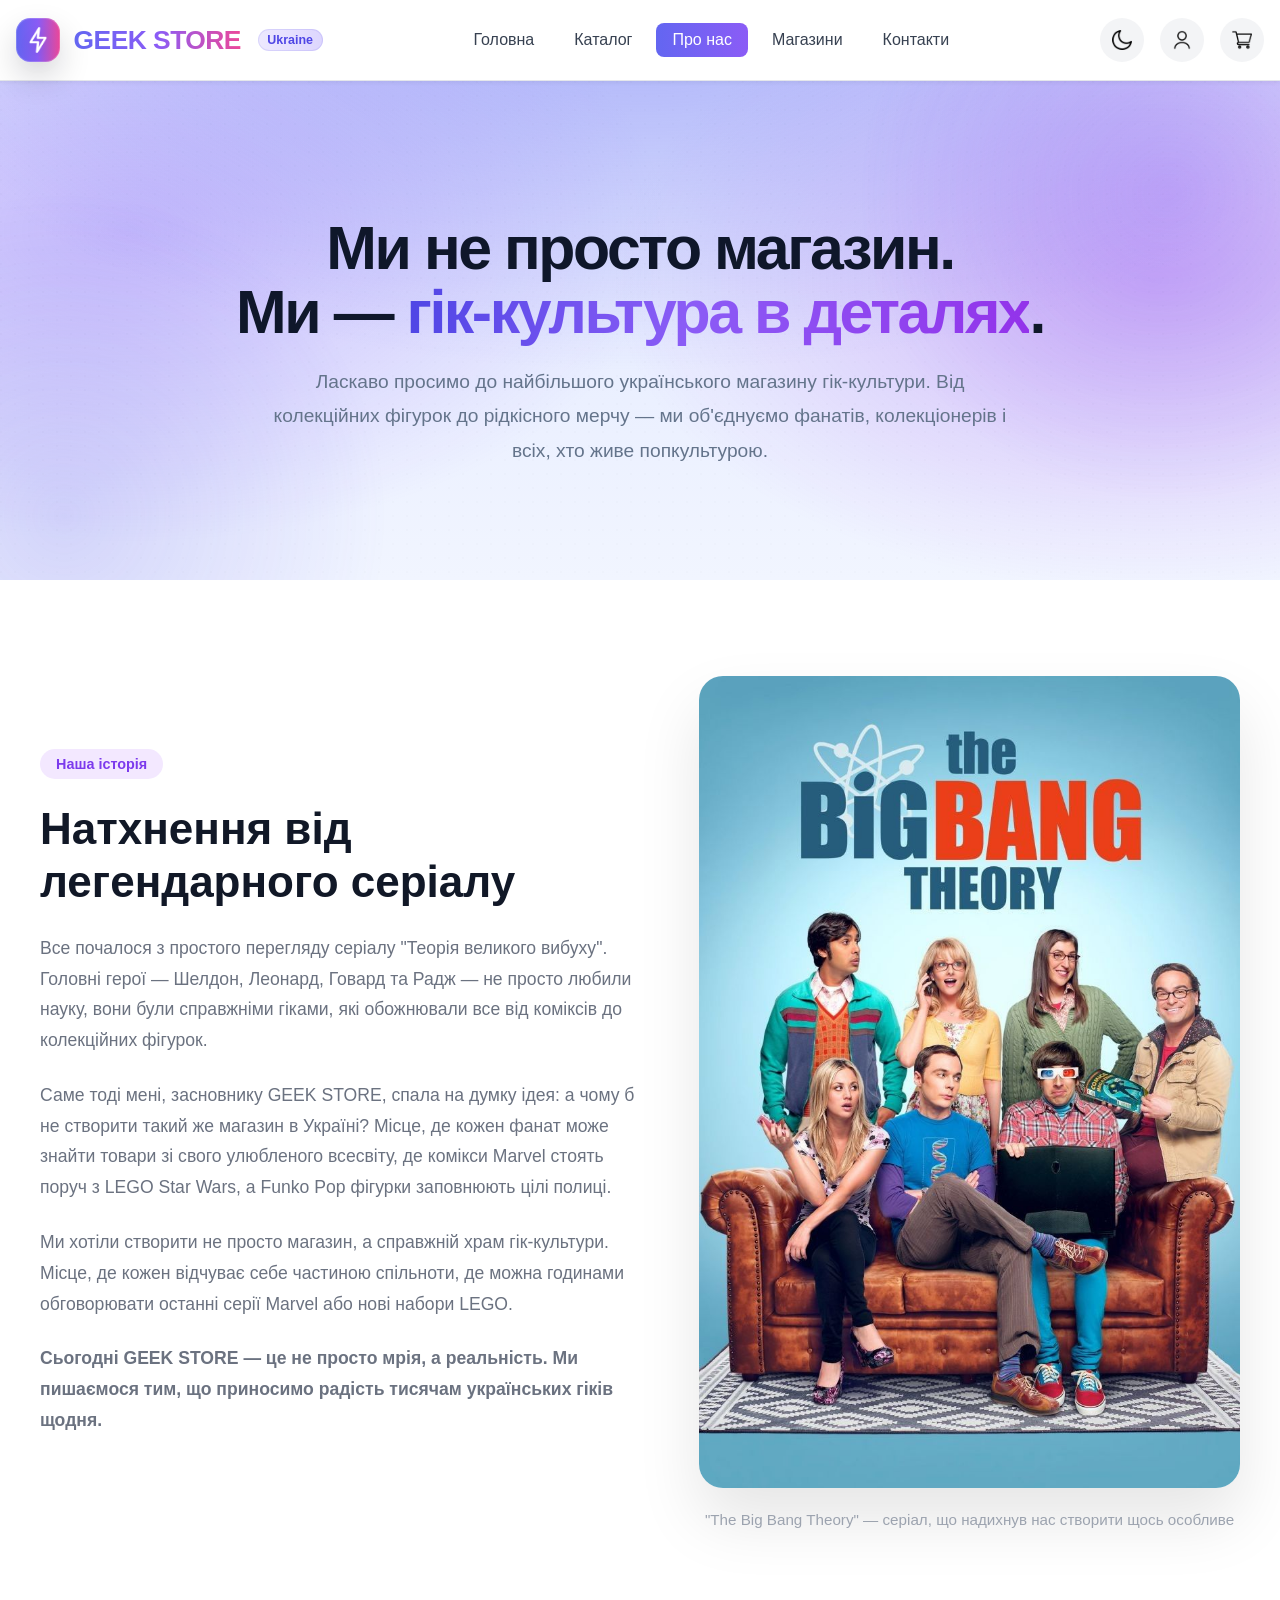
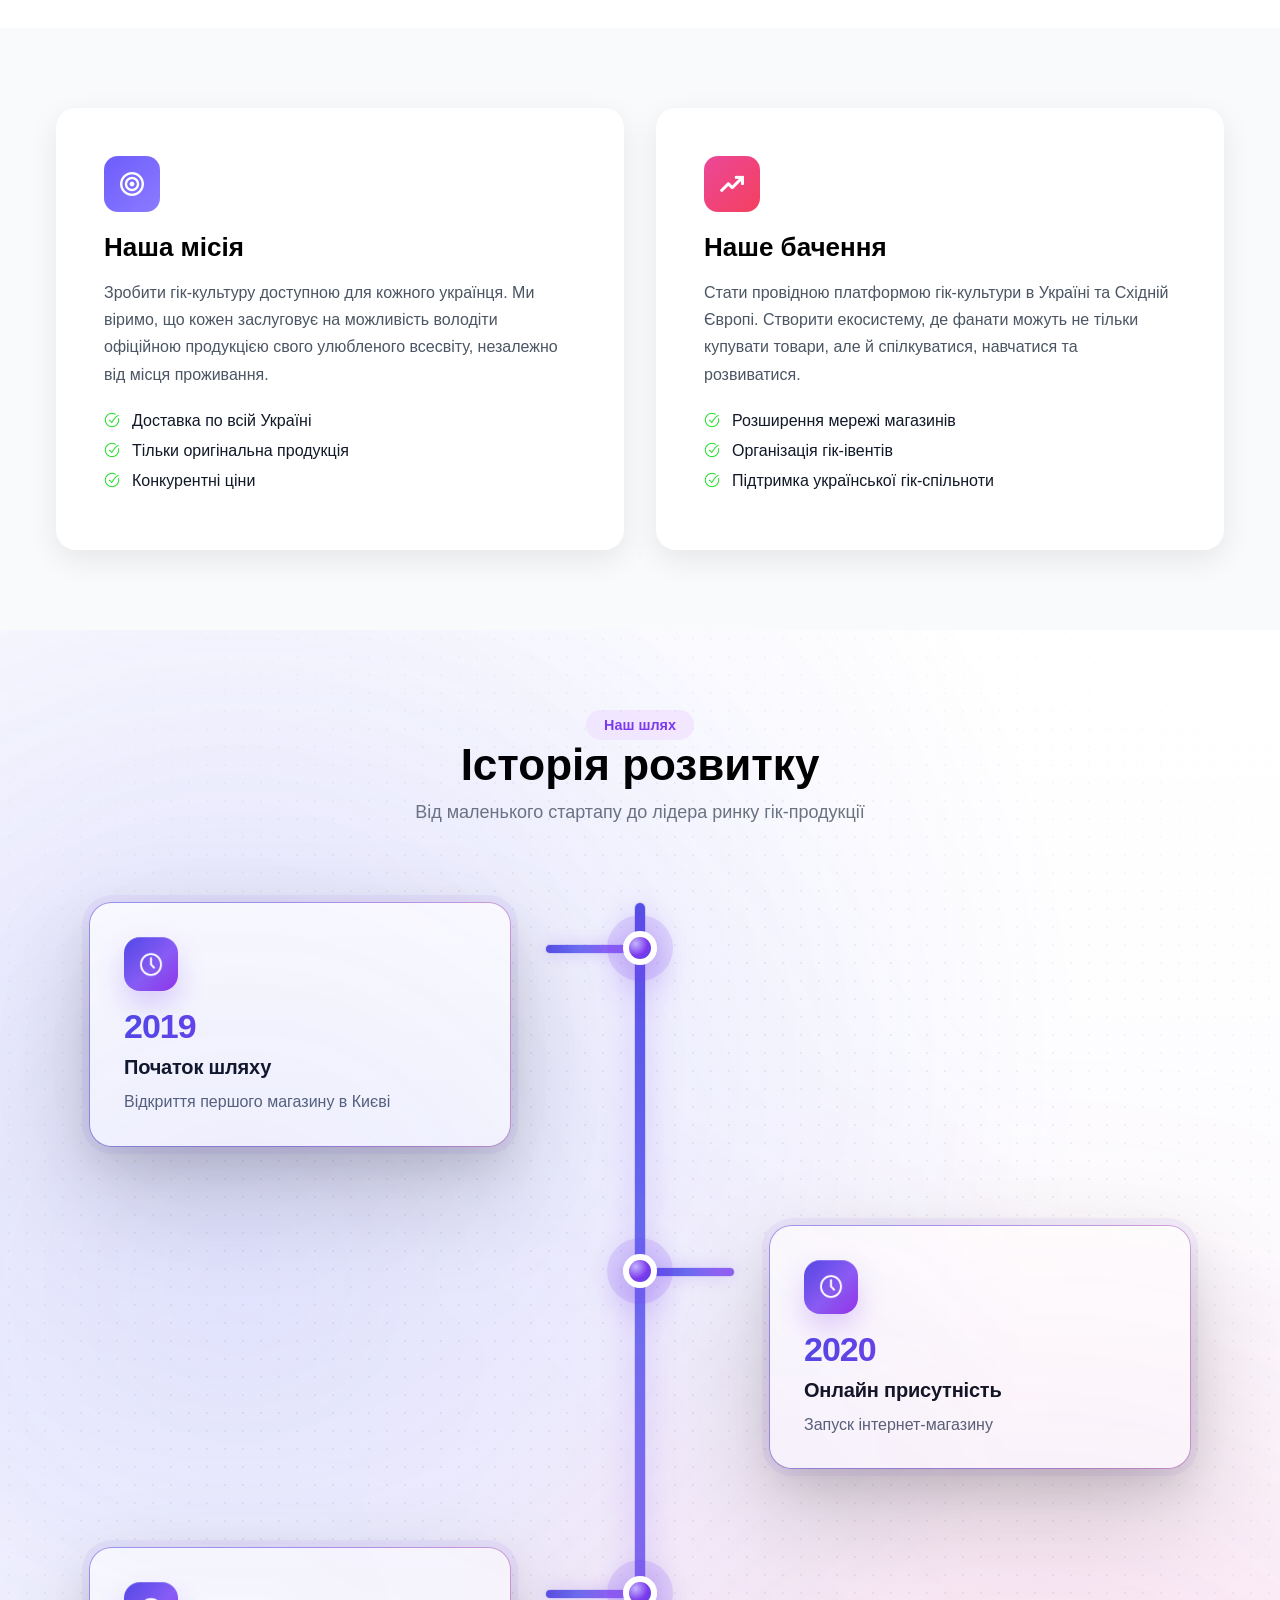
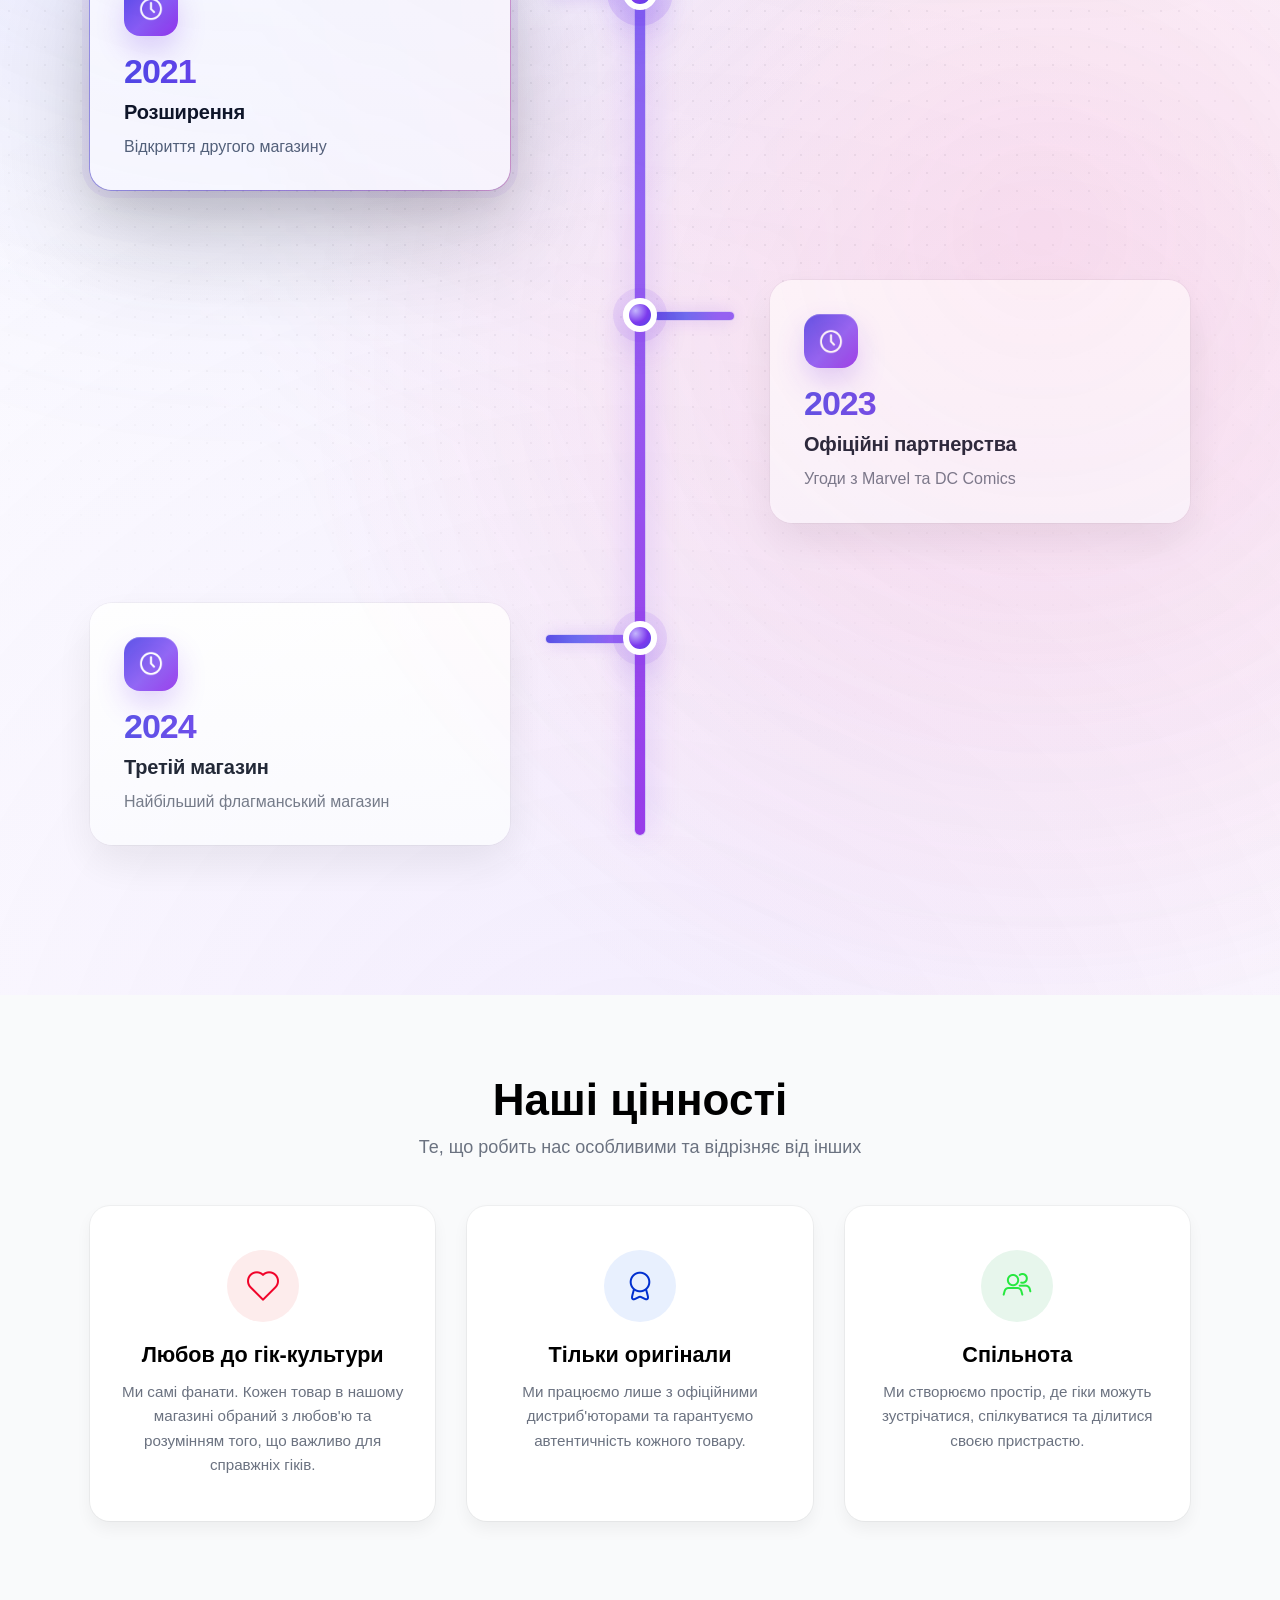
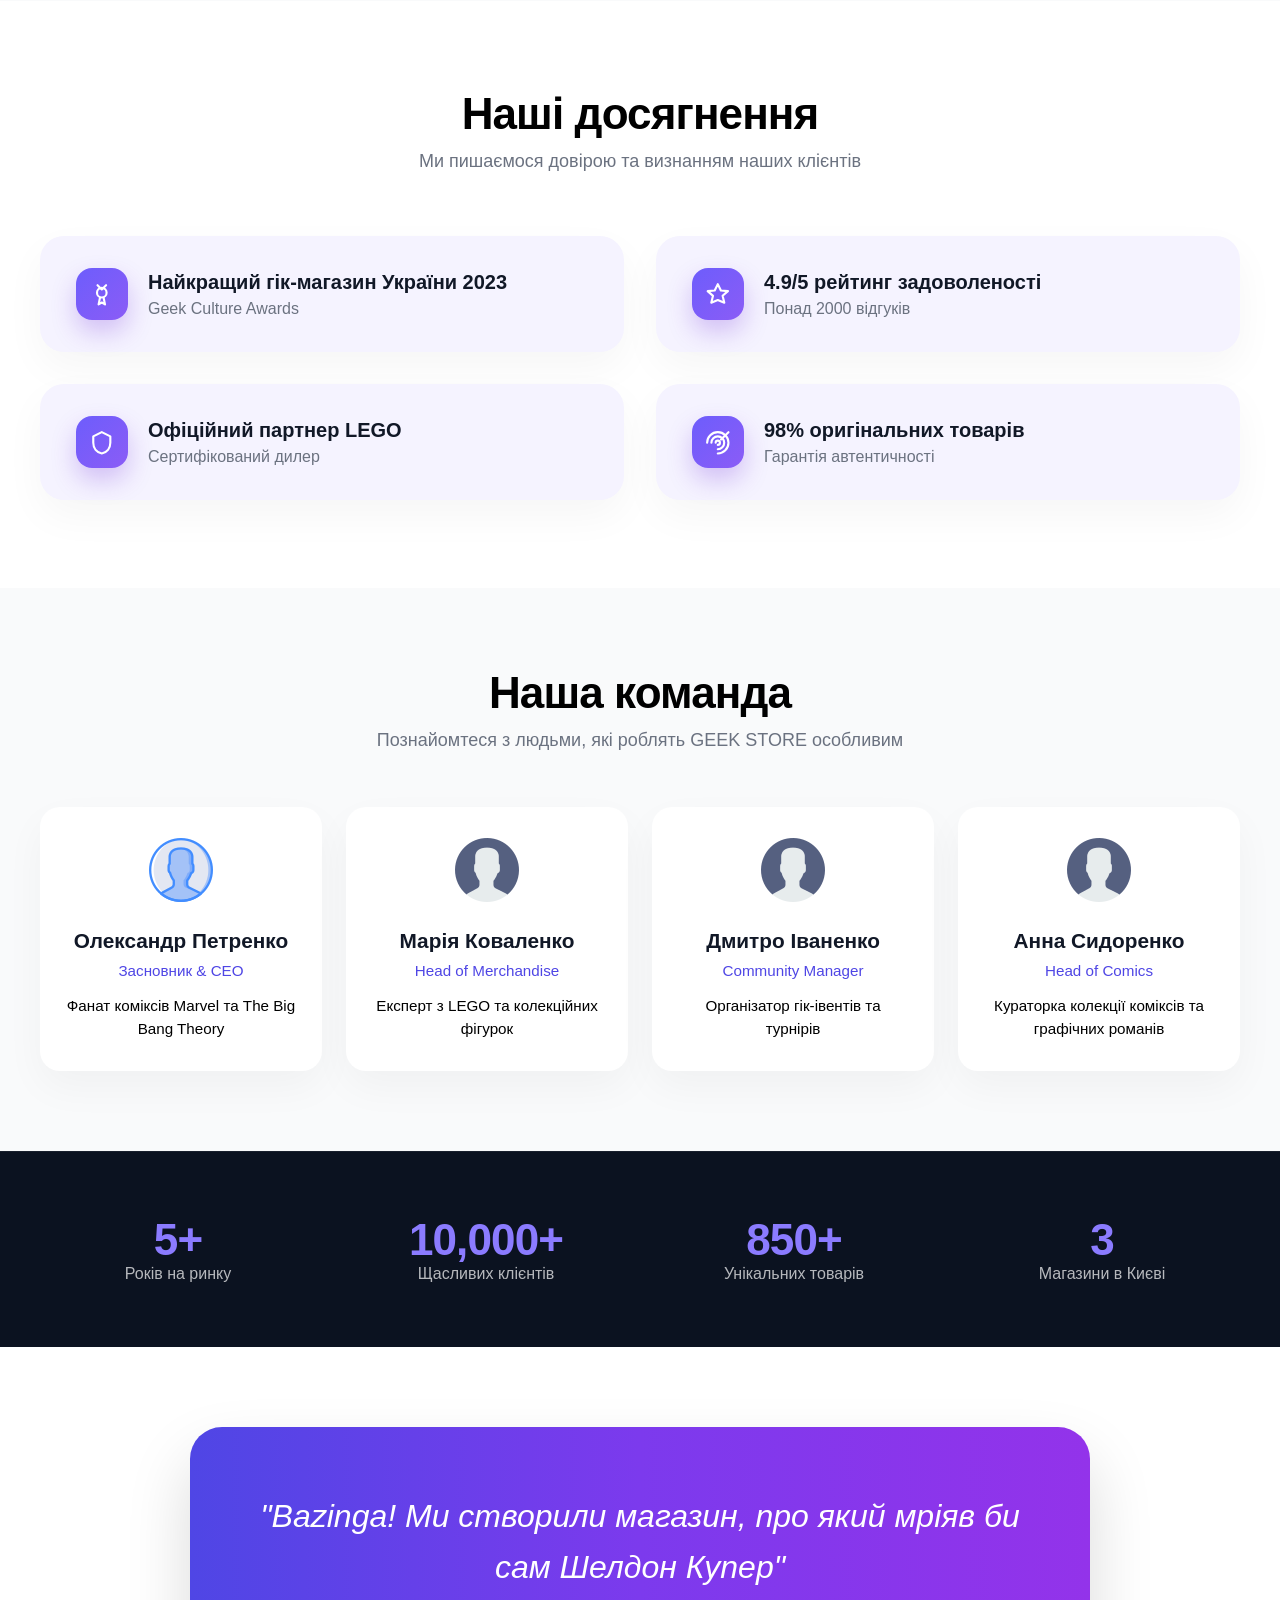
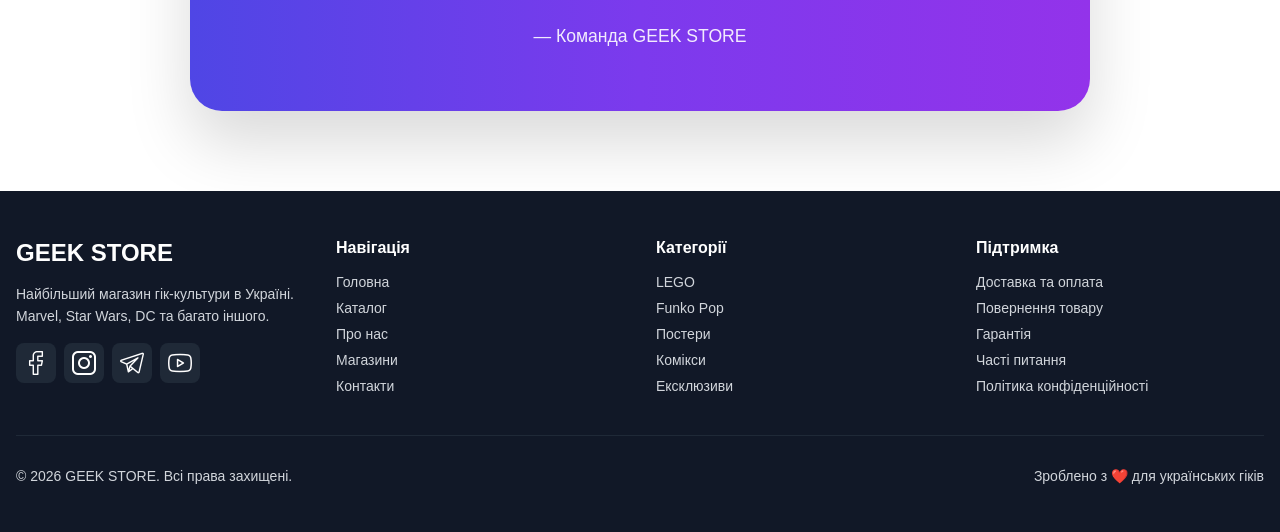
==== commit 8c9e35e3: "нові покращення" ====
--- a/html/about.html
+++ b/html/about.html
@@ -527,6 +527,7 @@
 </footer>
 
 <script src="../js/theme-toggle.js"></script>
+<script src="../js/about.js"></script>
 
 
 </body>
--- a/css/about.css
+++ b/css/about.css
@@ -421,7 +421,8 @@
 }
 
 /* hover */
-.timeline-item:hover .timeline-card {
+.timeline-item:hover .timeline-card{
+  transform: translateY(-6px);
   box-shadow:
     0 2.8125rem 6.875rem rgba(0,0,0,0.20),
     0 1.125rem 2.5rem rgba(0,0,0,0.12),
@@ -544,6 +545,125 @@
     left: 1.25rem;
     transform: none;
   }
+}
+
+
+/* ========== TIMELINE UPGRADE PATCH ========== */
+
+/* 1) Сцена/фон секції */
+.timeline-section{
+  position: relative;
+  overflow: hidden;
+
+  /* легка атмосфера */
+  background:
+    radial-gradient(circle at 18% 22%, rgba(99,102,241,.12), transparent 46%),
+    radial-gradient(circle at 82% 68%, rgba(236,72,153,.10), transparent 44%),
+    radial-gradient(circle at 50% 110%, rgba(124,58,237,.10), transparent 55%),
+    linear-gradient(180deg, #ffffff 0%, #fbfbff 55%, #ffffff 100%);
+}
+
+/* мікро-текстура (дуже легка, щоб не “шуміла”) */
+.timeline-section::before{
+  content:"";
+  position:absolute;
+  inset:0;
+  pointer-events:none;
+  opacity:.06;
+  background-image:
+    radial-gradient(rgba(2,6,23,.9) 1px, transparent 1px);
+  background-size: 18px 18px;
+  mask-image: radial-gradient(circle at 50% 40%, #000 35%, transparent 75%);
+}
+
+/* легкі “glow blobs” */
+.timeline-section::after{
+  content:"";
+  position:absolute;
+  inset:-120px -160px;
+  pointer-events:none;
+  background:
+    radial-gradient(circle at 25% 35%, rgba(99,102,241,.18), transparent 42%),
+    radial-gradient(circle at 75% 60%, rgba(236,72,153,.16), transparent 45%);
+  filter: blur(18px);
+  opacity:.55;
+}
+
+/* 2) Плавне “з’явлення” карток при скролі (без JS теж ок, але з JS буде вау) */
+.timeline-item .timeline-card{
+  transform: translateY(10px);
+  opacity: .92;
+  transition: transform .45s ease, opacity .45s ease, box-shadow .35s ease;
+}
+
+/* 3) Active-стан (коли елемент у viewport) */
+.timeline-item.is-active .timeline-card{
+  transform: translateY(0);
+  opacity: 1;
+
+  box-shadow:
+    0 2.8125rem 6.875rem rgba(0,0,0,0.18),
+    0 1.125rem 2.5rem rgba(0,0,0,0.10),
+    0 0 0 0.0625rem rgba(99,102,241,0.22),
+    0 0 0 0.5rem rgba(124,58,237,0.06);
+}
+
+/* тонкий “glow-border” поверх картки */
+.timeline-card{
+  position: relative;
+  isolation: isolate;
+}
+
+.timeline-card::before{
+  content:"";
+  position:absolute;
+  inset:-1px;
+  border-radius: inherit;
+  padding:1px;
+  background: linear-gradient(90deg,
+    rgba(79,70,229,.35),
+    rgba(124,58,237,.35),
+    rgba(236,72,153,.30)
+  );
+  -webkit-mask:
+    linear-gradient(#000 0 0) content-box,
+    linear-gradient(#000 0 0);
+  -webkit-mask-composite: xor;
+  mask-composite: exclude;
+  opacity: .0;
+  transition: opacity .35s ease;
+  z-index: -1;
+}
+
+/* коли active або hover — border видно */
+.timeline-item.is-active .timeline-card::before,
+.timeline-item:hover .timeline-card::before{
+  opacity: 1;
+}
+
+/* Підсвітка точки на active */
+.timeline-item.is-active .dot{
+  box-shadow:
+    0 1.125rem 2.25rem rgba(124,58,237,0.35),
+    0 0 0 1rem rgba(124,58,237,0.14),
+    0 0 32px rgba(99,102,241,.25);
+}
+
+/* Трохи “дорогої” типографіки при active */
+.timeline-item.is-active .timeline-card h3{
+  color:#0b1220;
+}
+.timeline-item.is-active .timeline-card p{
+  color:#526075;
+}
+
+/* Іконка: щоб не було випадкових розмірів картинки */
+.icon-box img{
+  width: 1.55rem;
+  height: 1.55rem;
+  object-fit: contain;
+  display:block;
+  filter: drop-shadow(0 6px 10px rgba(0,0,0,.12));
 }
 
 
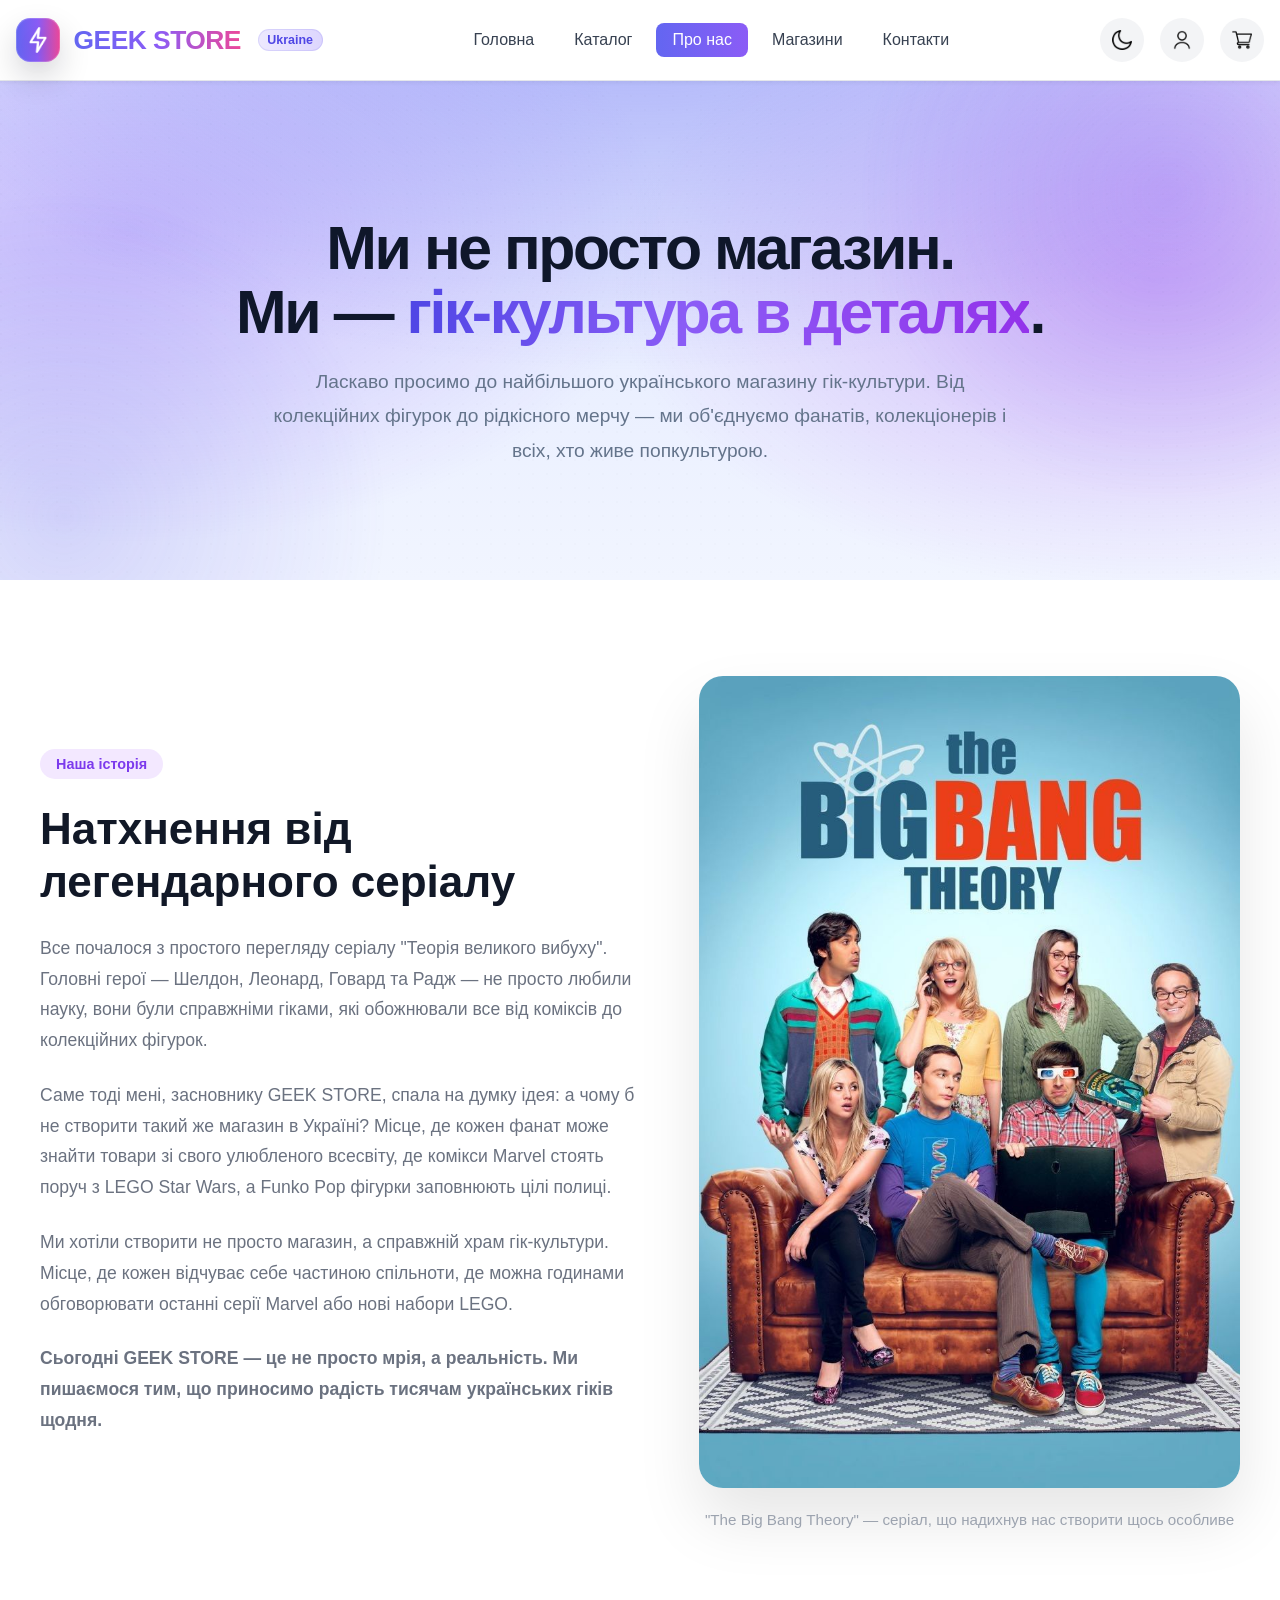
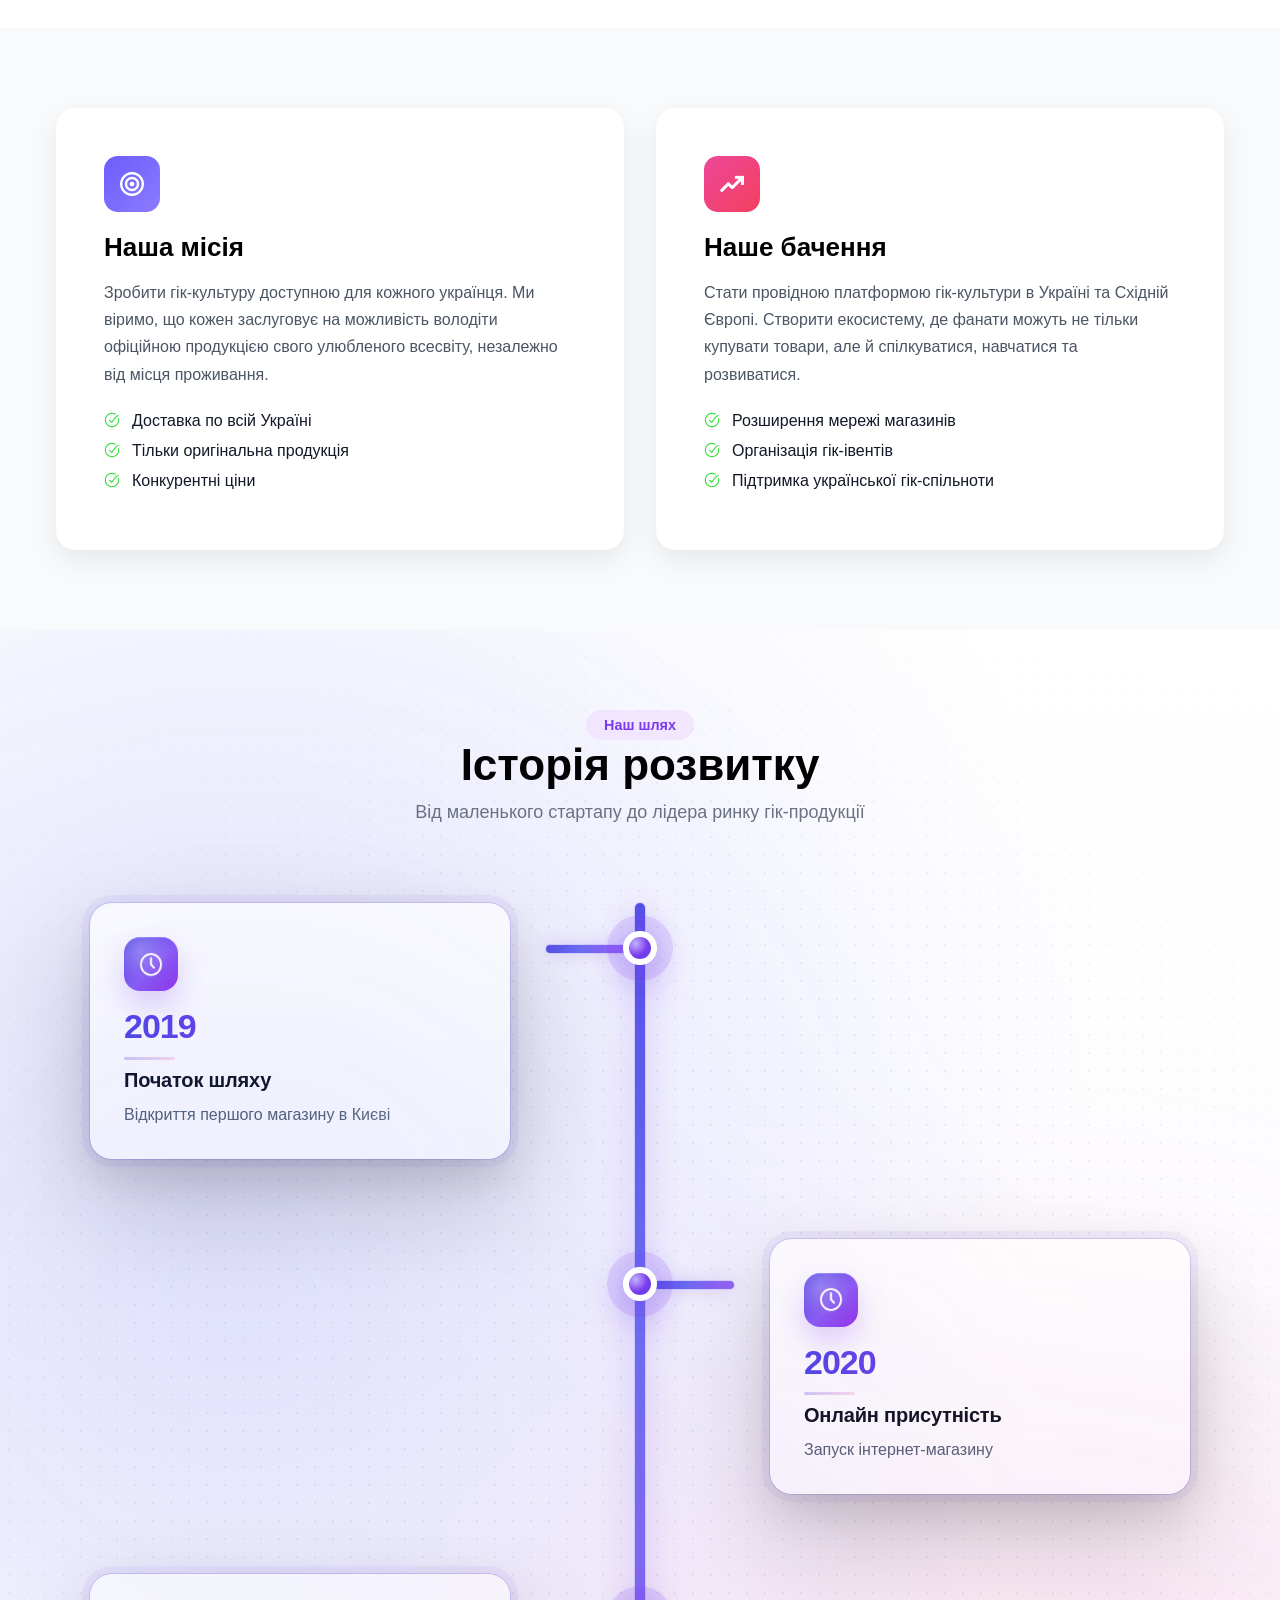
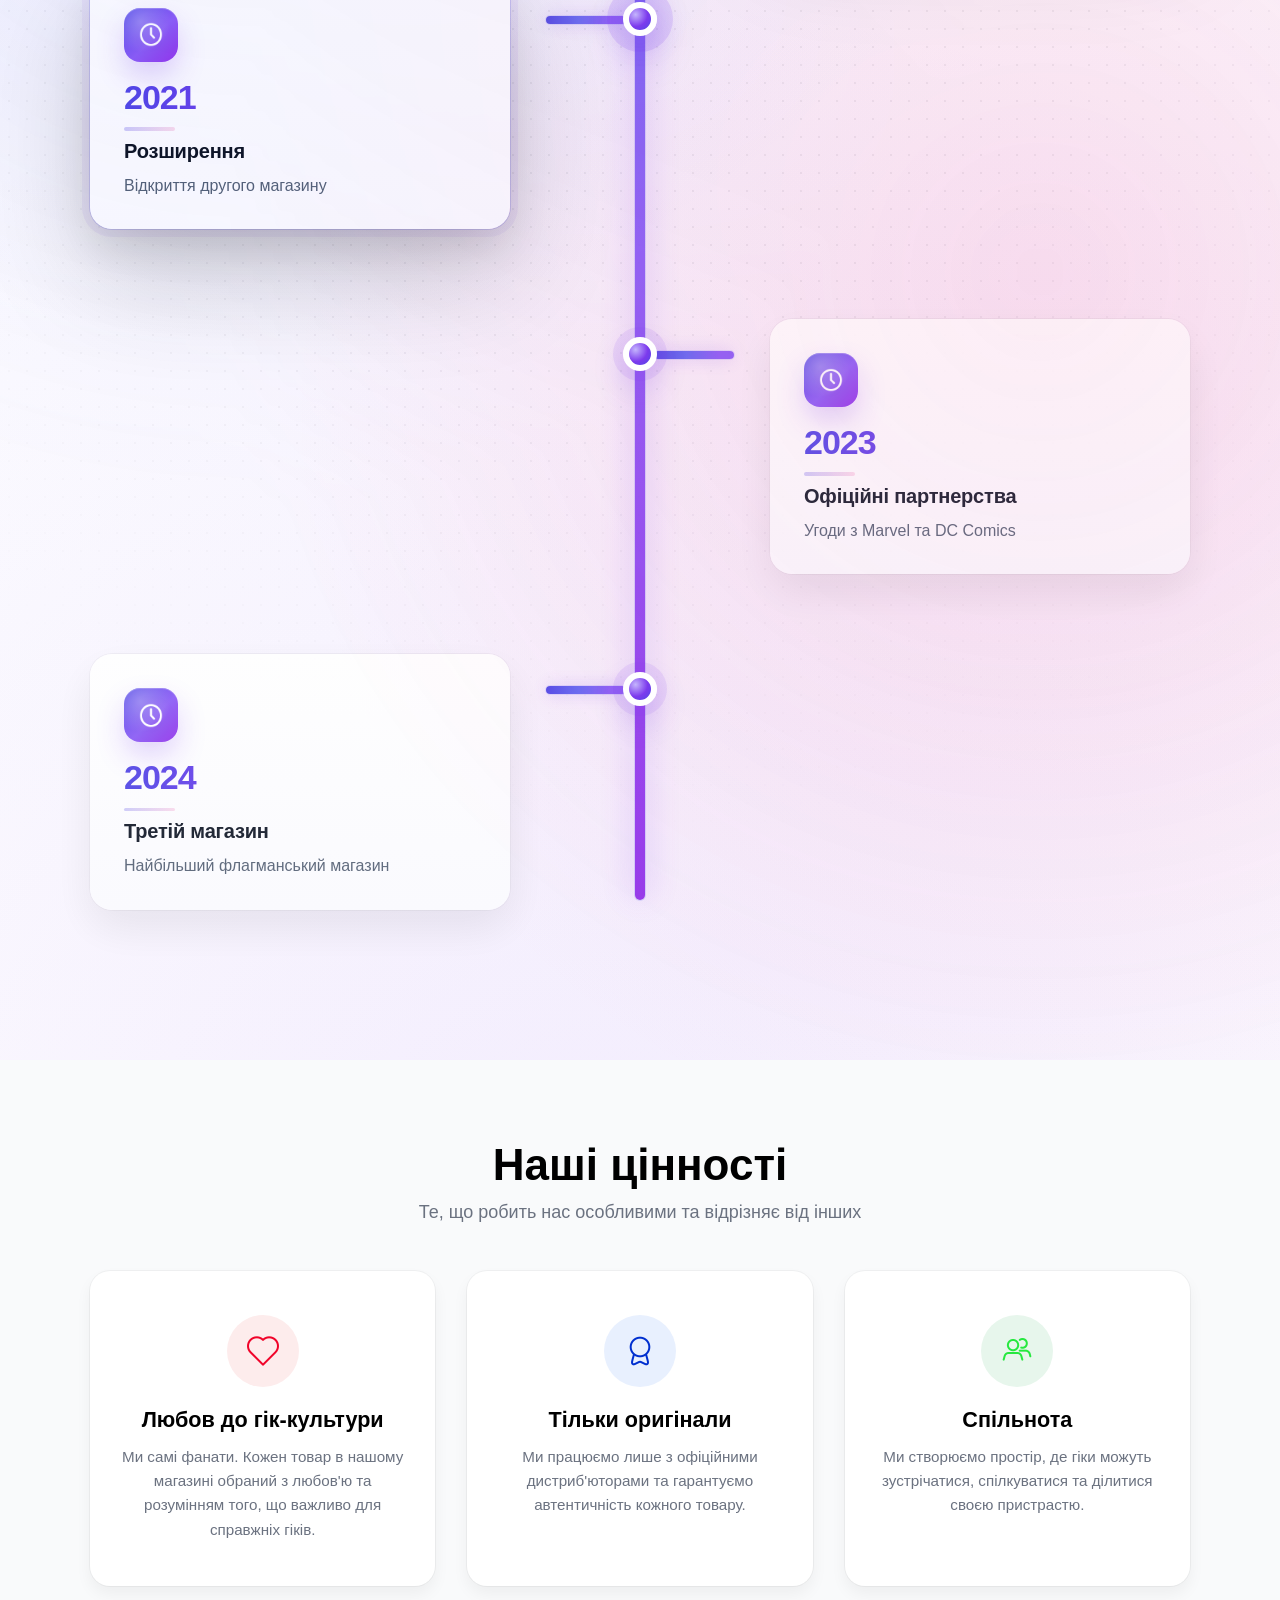
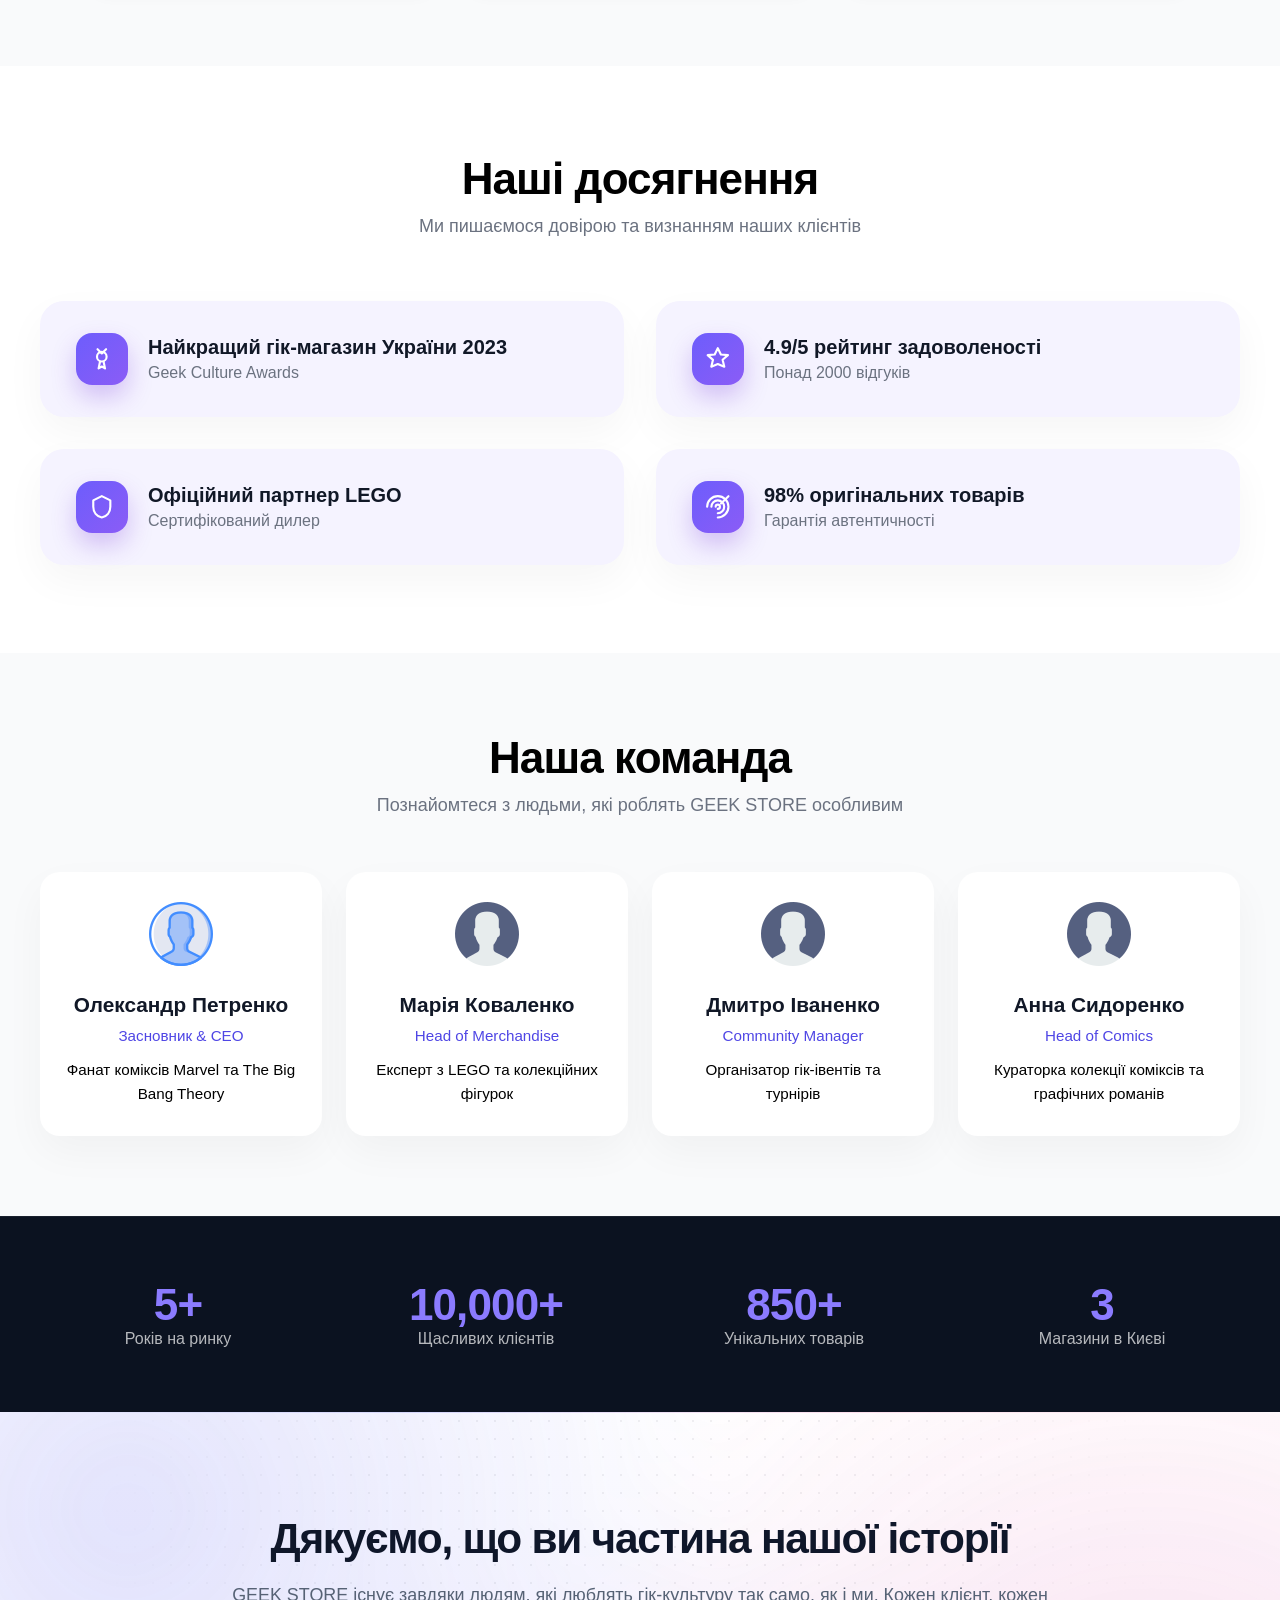
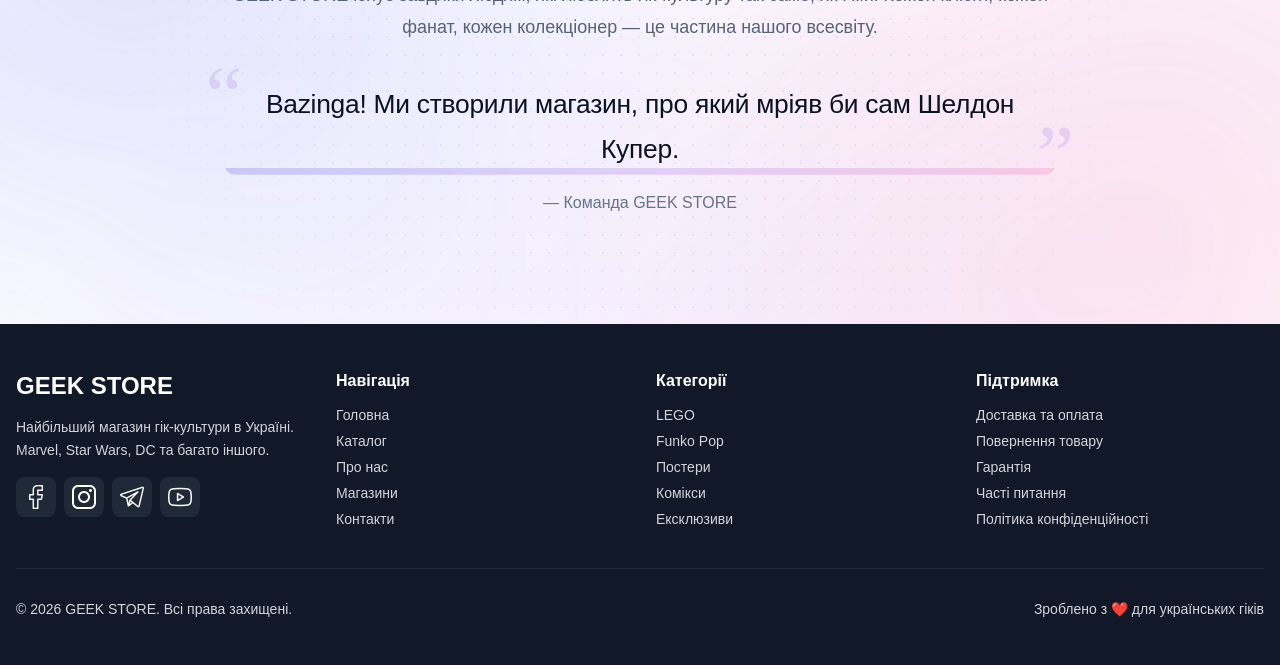
==== commit 04ff51a4: "готовий фінал на сторінці про нас" ====
--- a/html/about.html
+++ b/html/about.html
@@ -443,15 +443,24 @@
 </section>
 
 
-<!-- QUOTE -->
-<section class="quote-section">
-  <div class="quote-container">
-    <div class="quote-card">
-      <blockquote>
-        "Bazinga! Ми створили магазин, про який мріяв би сам Шелдон Купер"
-      </blockquote>
-      <div class="quote-author">— Команда GEEK STORE</div>
-    </div>
+<!-- OUTRO (replaces quote) -->
+<section class="about-outro">
+  <div class="about-outro__bg" aria-hidden="true"></div>
+
+  <div class="container about-outro__inner">
+    <h2>Дякуємо, що ви частина нашої історії</h2>
+
+    <p>
+      GEEK STORE існує завдяки людям, які люблять гік-культуру так само, як і ми.
+      Кожен клієнт, кожен фанат, кожен колекціонер — це частина нашого всесвіту.
+    </p>
+
+    <div class="about-outro__quote">
+      <span class="about-outro__qmark" aria-hidden="true">“</span>
+      Bazinga! Ми створили магазин, про який мріяв би сам Шелдон Купер.
+    </div>
+
+    <div class="about-outro__author">— Команда GEEK STORE</div>
   </div>
 </section>
 
--- a/css/about.css
+++ b/css/about.css
@@ -666,6 +666,72 @@
   filter: drop-shadow(0 6px 10px rgba(0,0,0,.12));
 }
 
+.timeline-card{
+  position: relative;
+  overflow: hidden;
+}
+
+.timeline-card::after{
+  content:"";
+  position:absolute;
+  inset:-40%;
+  background: linear-gradient(
+    120deg,
+    transparent 35%,
+    rgba(255,255,255,.55) 45%,
+    transparent 55%
+  );
+  transform: translateX(-55%) rotate(8deg);
+  opacity: 0;
+  transition: transform .65s ease, opacity .35s ease;
+  pointer-events:none;
+}
+
+/* shine тільки коли active/hover */
+.timeline-item.is-active .timeline-card::after,
+.timeline-item:hover .timeline-card::after{
+  opacity: .25;
+  transform: translateX(35%) rotate(8deg);
+}
+
+
+.timeline-card h3{
+  line-height: 1.2;
+}
+
+.timeline-card p{
+  color: #566275;
+}
+
+.timeline-card .year{
+  margin-bottom: .5rem;
+}
+
+.timeline-card .year::after{
+  content:"";
+  display:block;
+  width: 3.2rem;
+  height: .22rem;
+  border-radius: 999px;
+  margin-top: .65rem;
+  background: linear-gradient(90deg, rgba(79,70,229,.8), rgba(236,72,153,.55));
+  opacity: .35;
+}
+
+.icon-box{
+  position: relative;
+}
+
+.icon-box::after{
+  content:"";
+  position:absolute;
+  inset:0;
+  border-radius: inherit;
+  background: radial-gradient(circle at 30% 25%, rgba(255,255,255,.45), transparent 55%);
+  opacity: .65;
+  pointer-events:none;
+}
+
 
 
 /* SECTION */
@@ -1002,47 +1068,157 @@
 
 
 
-/* QUOTE */
-.quote-section {
-  padding: 5rem 1.5rem;
-}
-
-.quote-container {
-  max-width: 900px; /* було 1100 */
-  margin: 0 auto;
-}
-
-
-.quote-card {
-  background: linear-gradient(90deg, #4f46e5 0%, #7c3aed 50%, #9333ea 100%);
-  border-radius: 2rem;
-  padding: 4rem 3rem;
+/* ========== ABOUT OUTRO (no card, cinematic section) ========== */
+
+.about-outro{
+  position: relative;
+  overflow: hidden;
+  padding: 6.5rem 1.25rem 7rem;
+
+  /* базова підложка */
+  background: linear-gradient(180deg, #ffffff 0%, #fbfbff 48%, #ffffff 100%);
+}
+
+/* верхній розділювач (щоб відділити від stats) */
+.about-outro::before{
+  content:"";
+  position:absolute;
+  left:0; right:0; top:0;
+  height: 1px;
+  background: linear-gradient(90deg,
+    transparent,
+    rgba(99,102,241,.22),
+    rgba(236,72,153,.18),
+    transparent
+  );
+  opacity: .9;
+}
+
+/* декоративний фон */
+.about-outro__bg{
+  position:absolute;
+  inset:-140px -160px;
+  pointer-events:none;
+
+  background:
+    radial-gradient(circle at 18% 30%, rgba(99,102,241,.22), transparent 42%),
+    radial-gradient(circle at 82% 70%, rgba(236,72,153,.18), transparent 44%),
+    radial-gradient(circle at 50% 115%, rgba(124,58,237,.14), transparent 55%);
+
+  filter: blur(24px);
+  opacity: .8;
+}
+
+/* легка “зернистість/точки”, щоб не було пусто */
+.about-outro::after{
+  content:"";
+  position:absolute;
+  inset:0;
+  pointer-events:none;
+  opacity:.06;
+
+  background-image: radial-gradient(rgba(2,6,23,.9) 1px, transparent 1px);
+  background-size: 18px 18px;
+
+  mask-image: radial-gradient(circle at 50% 35%, #000 35%, transparent 78%);
+}
+
+/* контент */
+.about-outro__inner{
+  position: relative;
   text-align: center;
-  color: #ffffff;
-
-  box-shadow: 0 2rem 4rem rgba(0, 0, 0, 0.15);
-}
-
-.quote-card blockquote {
-  font-size: 2rem;
-  font-weight: 400;
-  line-height: 1.6;
-  font-style: italic;
-  margin-bottom: 2rem;
-}
-
-.quote-author {
-  font-size: 1.1rem;
-  opacity: 0.9;
-}
-
-@media (max-width: 768px) {
-  .quote-card {
-    padding: 3rem 2rem;
-  }
-
-  .quote-card blockquote {
-    font-size: 1.5rem;
-  }
-}
-
+  max-width: 58rem;
+}
+
+/* заголовок */
+.about-outro__inner h2{
+  font-size: 2.65rem;
+  line-height: 1.08;
+  letter-spacing: -0.03em;
+  margin: 0 0 1.1rem;
+  color:#0f172a;
+}
+
+/* абзац */
+.about-outro__inner p{
+  margin: 0 auto 2.2rem;
+  max-width: 52rem;
+  font-size: 1.12rem;
+  line-height: 1.8;
+  color:#566275;
+}
+
+/* цитата як “герой-лінія” (без картки!) */
+.about-outro__quote{
+  position: relative;
+  display: inline-block;
+  max-width: 52rem;
+  padding: .2rem 0;
+
+  font-size: 1.65rem;
+  line-height: 1.7;
+  letter-spacing: -0.01em;
+  color:#0b1220;
+
+  /* підкреслення градієнтом (виглядає дорого) */
+  background:
+    linear-gradient(90deg,
+      rgba(79,70,229,.22),
+      rgba(124,58,237,.18),
+      rgba(236,72,153,.18)
+    )
+    0 100% / 100% 0.42rem no-repeat;
+  border-radius: .75rem;
+}
+
+.about-outro__quote::after{
+  content:"”";
+  position:absolute;
+  right: -1.1rem;
+  bottom: -1.35rem;
+
+  font-family: "Playfair Display", serif;
+  font-size: 5.2rem;
+  line-height: 1;
+
+  color:#7c3aed;
+  opacity:.14;
+  pointer-events:none;
+}
+
+/* велика лапка */
+.about-outro__qmark{
+  position:absolute;
+  left: -1.15rem;
+  top: -1.55rem;
+
+  font-family: "Playfair Display", serif;
+  font-size: 5.2rem;
+  line-height: 1;
+  color:#7c3aed;
+  opacity:.14;
+}
+
+/* автор */
+.about-outro__author{
+  margin-top: 1.2rem;
+  font-size: 1rem;
+  color:#64748b;
+}
+
+/* невеличкий hover “оживляє” блок */
+.about-outro:hover .about-outro__bg{
+  opacity: .95;
+  filter: blur(22px);
+  transition: opacity .5s ease, filter .5s ease;
+}
+
+/* мобайл */
+@media (max-width: 56.25rem){
+  .about-outro{ padding: 5.2rem 1.25rem 6rem; }
+  .about-outro__inner h2{ font-size: 2.05rem; }
+  .about-outro__inner p{ font-size: 1.05rem; }
+  .about-outro__quote{ font-size: 1.25rem; background-size: 100% 0.36rem; }
+  .about-outro__qmark{ left: -.65rem; top: -1.25rem; font-size: 4.2rem; }
+}
+
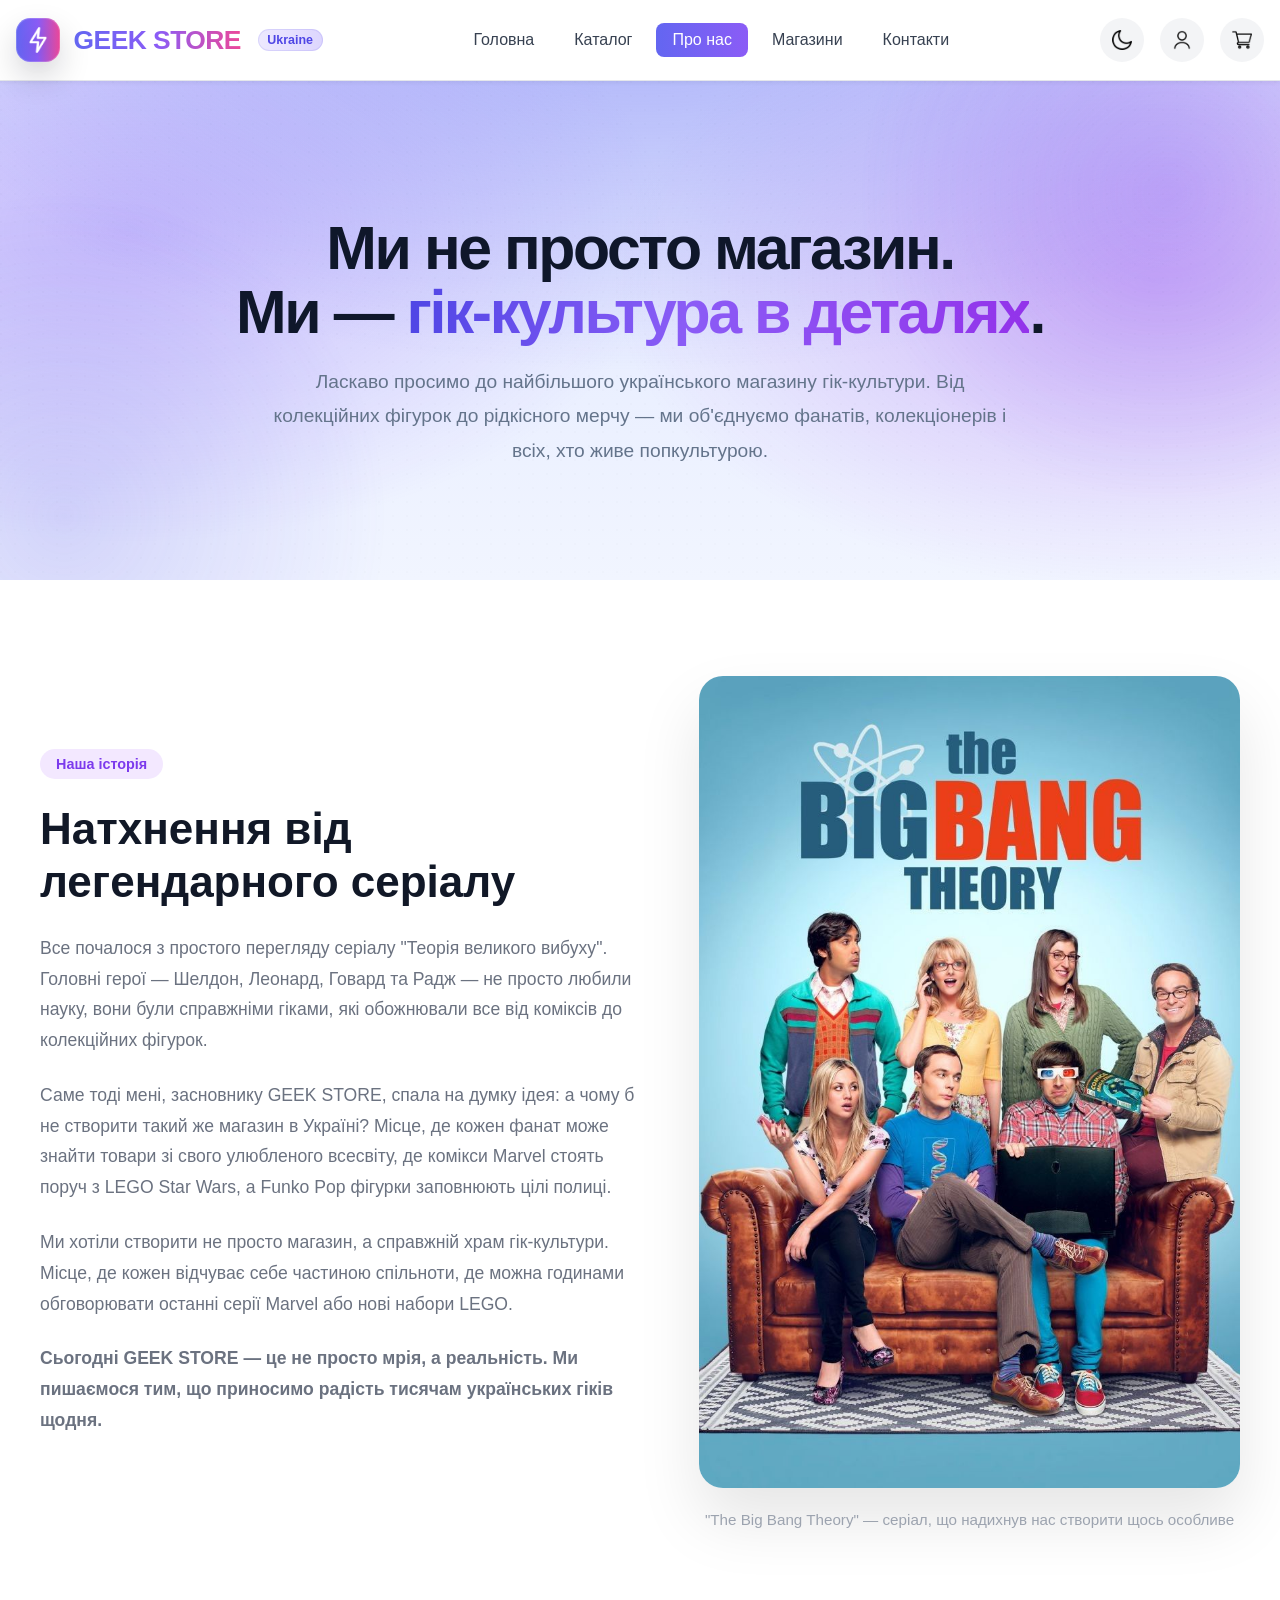
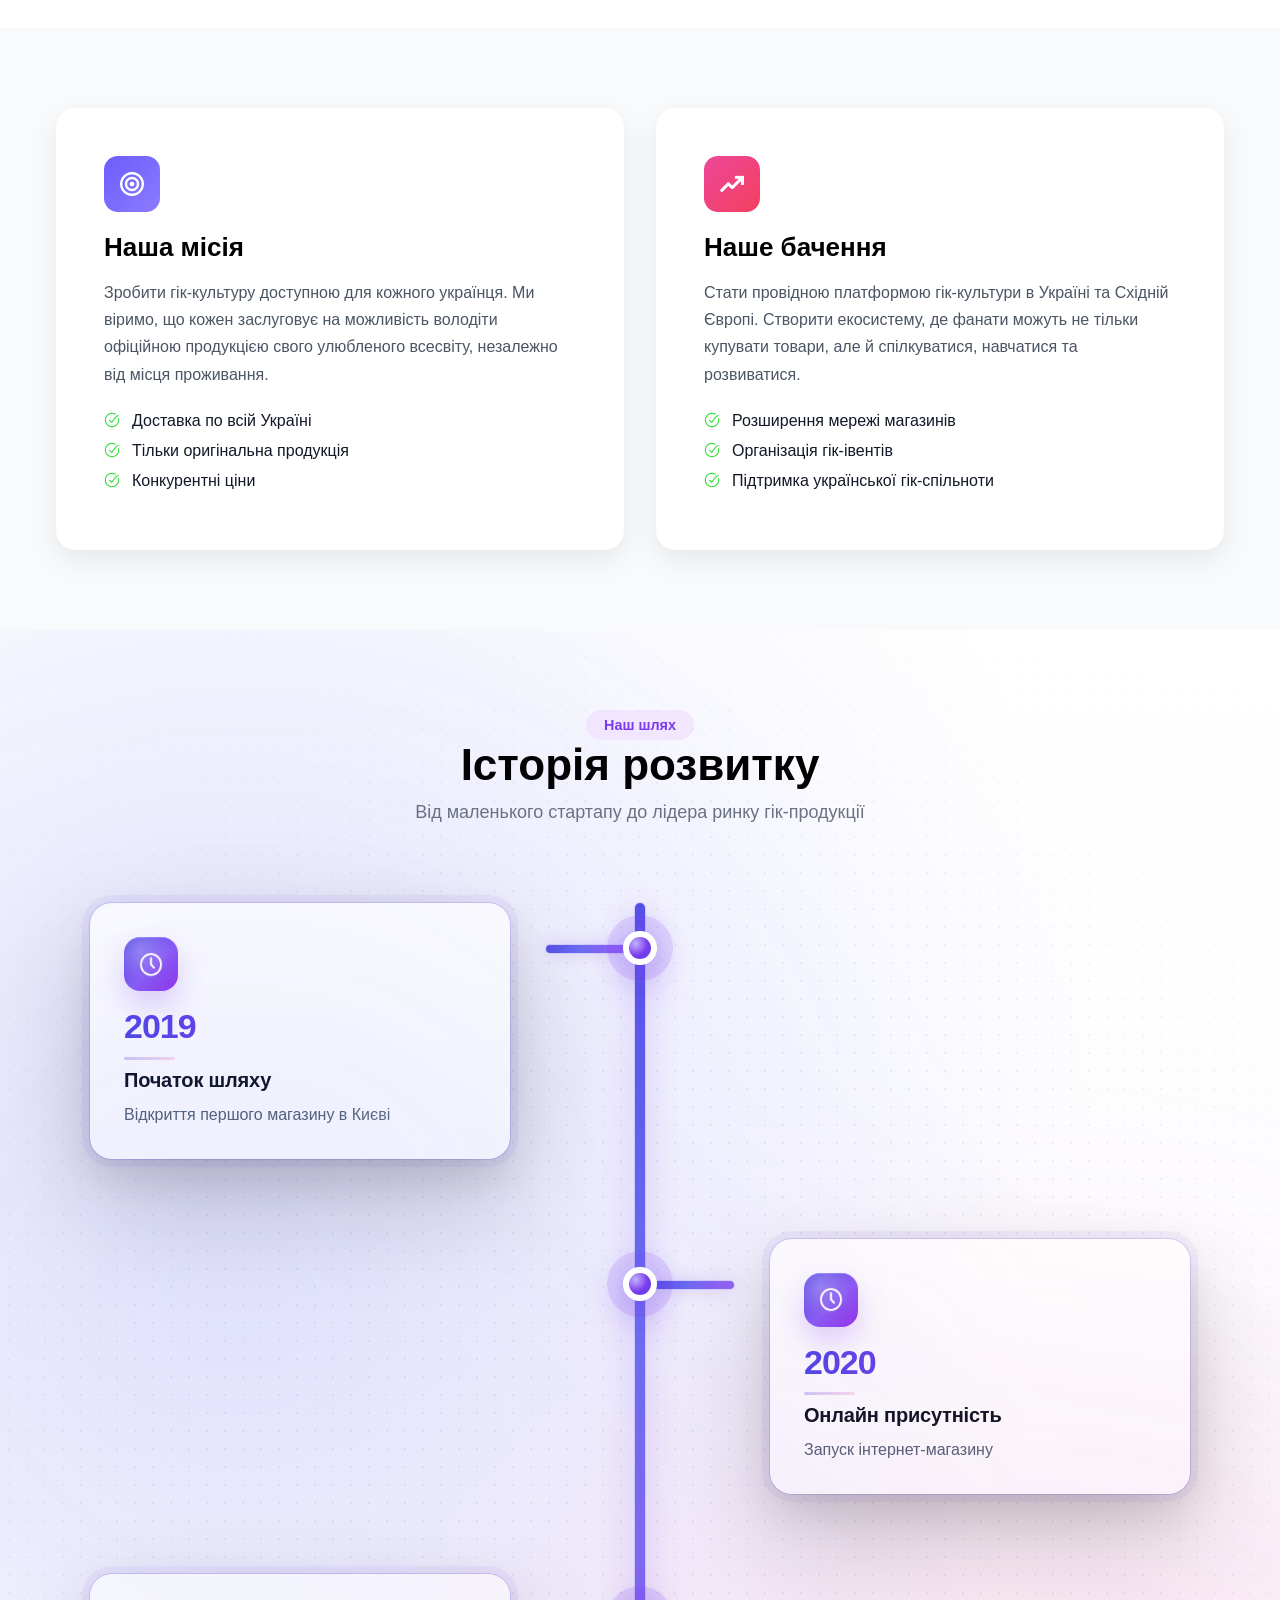
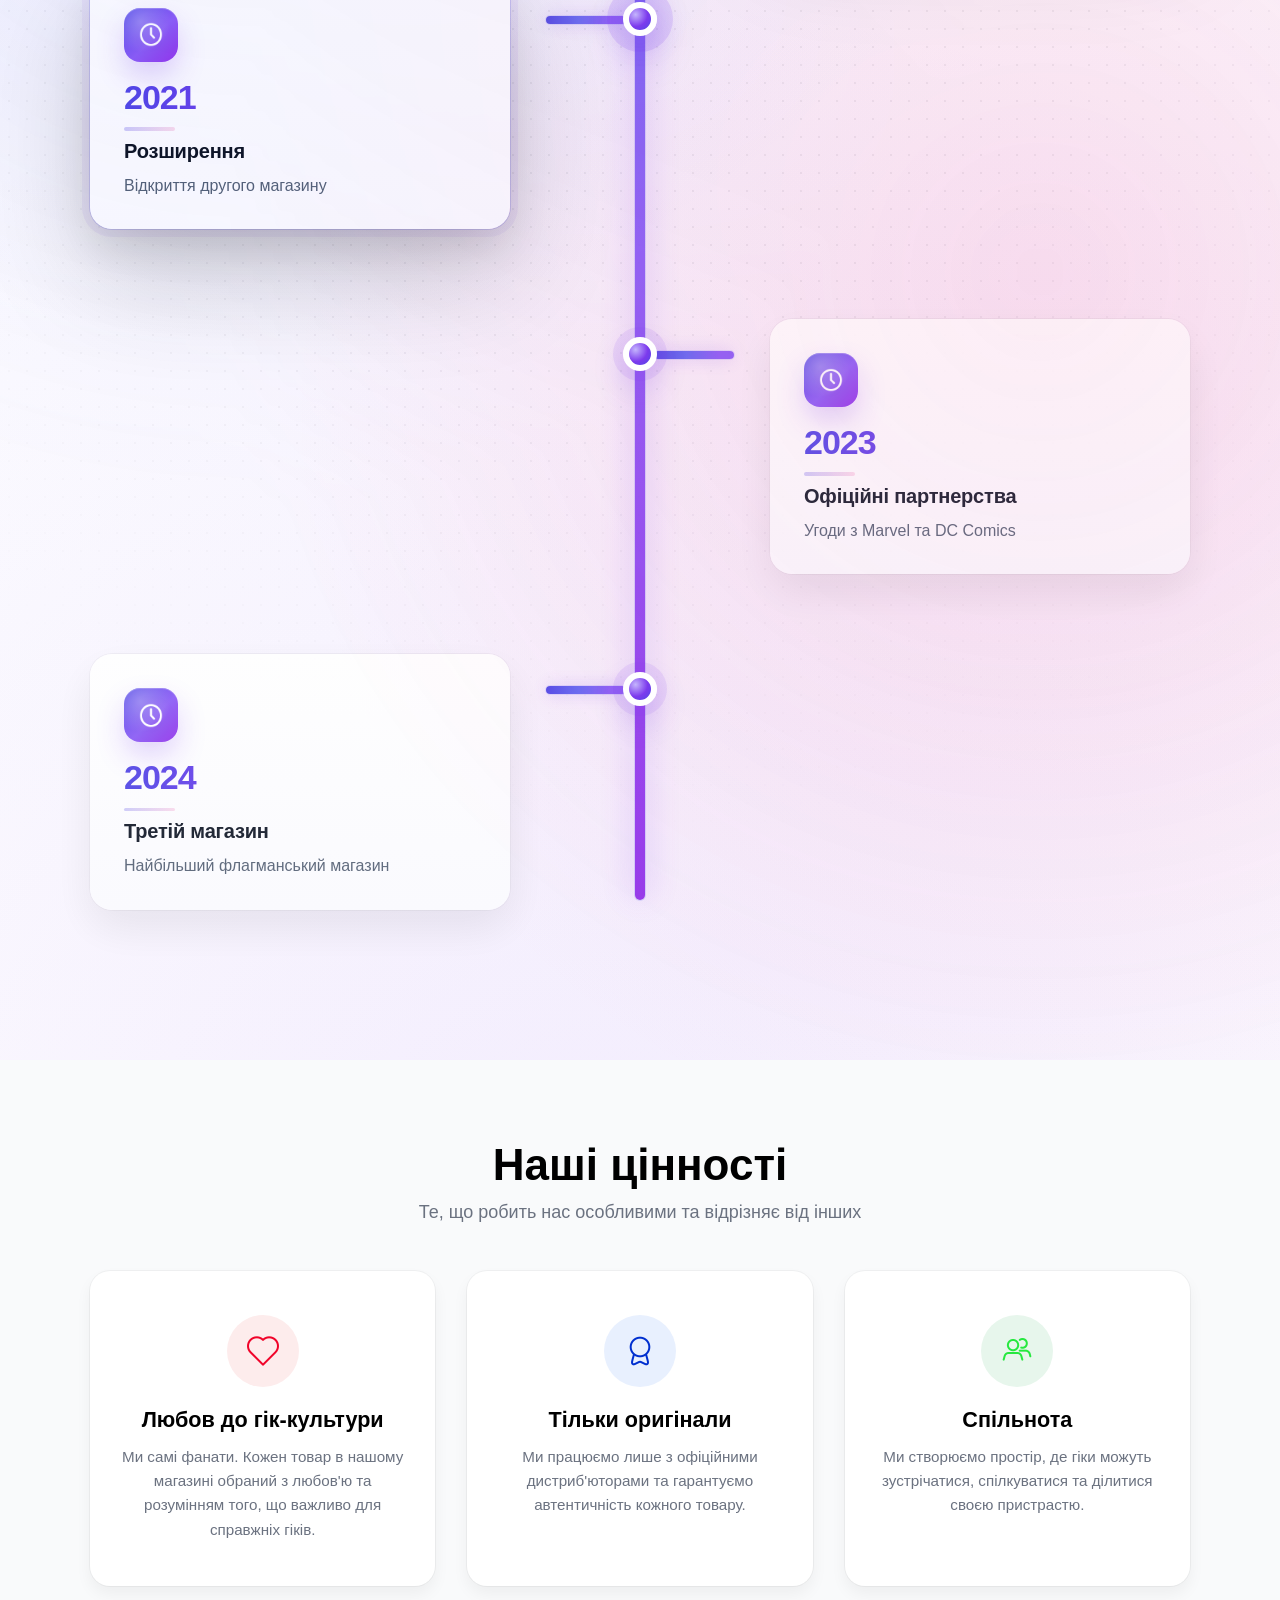
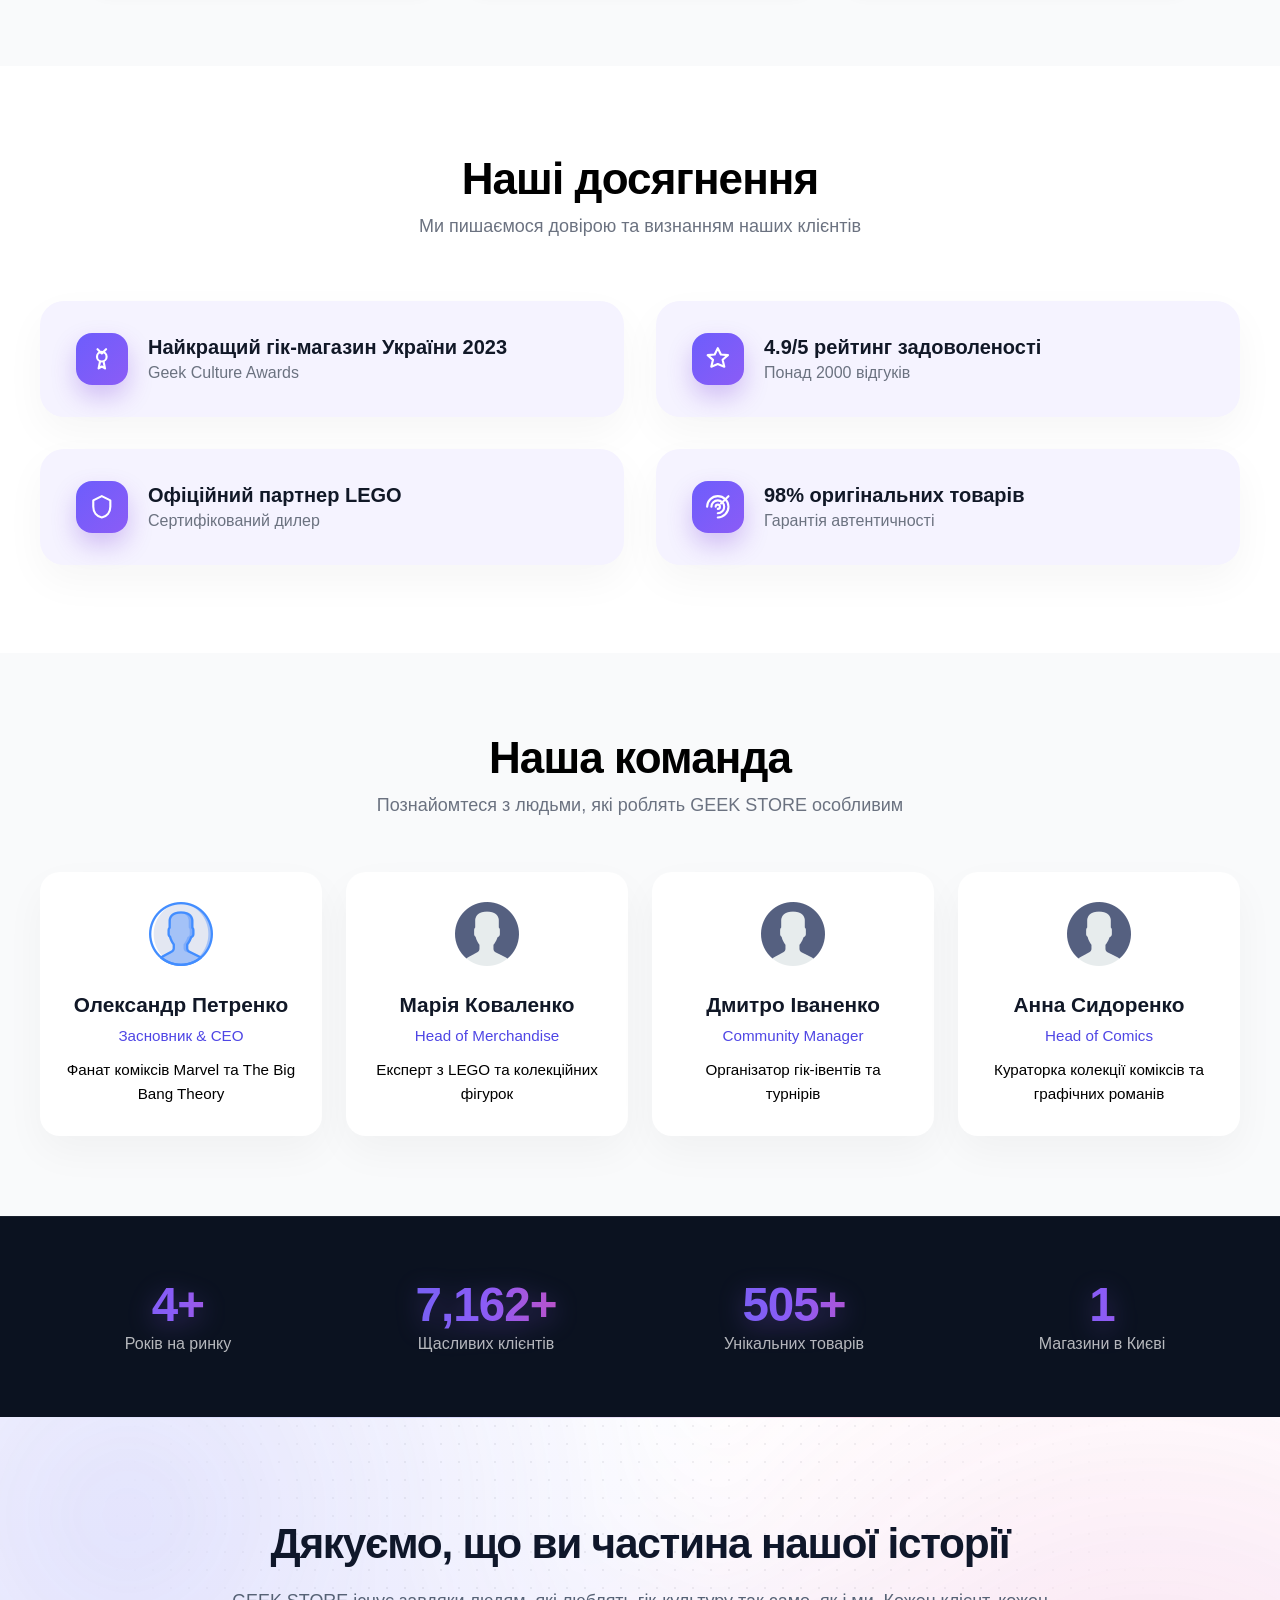
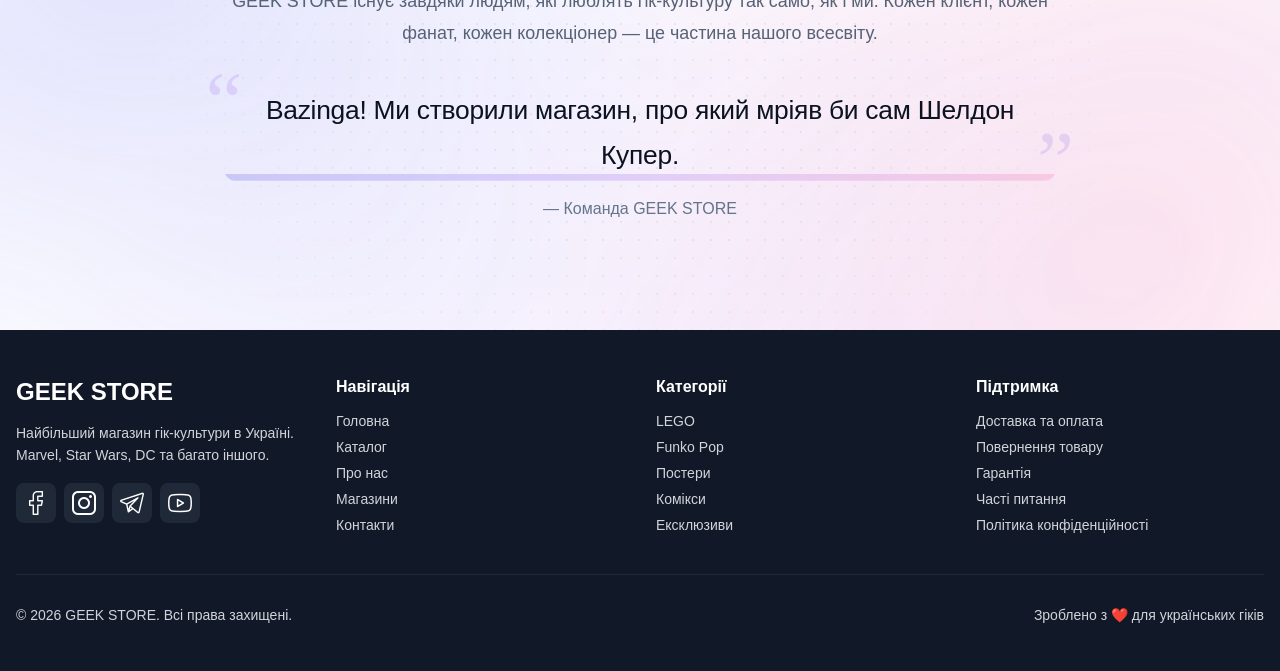
==== commit efb2a1ba: "покращення статистики на сторінці про нас і головній" ====
--- a/html/about.html
+++ b/html/about.html
@@ -537,6 +537,7 @@
 
 <script src="../js/theme-toggle.js"></script>
 <script src="../js/about.js"></script>
+<script src="../js/stats-counter.js"></script>
 
 
 </body>
--- a/css/about.css
+++ b/css/about.css
@@ -1039,9 +1039,13 @@
 }
 
 
+/* ===============================
+   STATS
+================================ */
+
 .stats {
-  padding: 4rem 0; /* залишаємо як було */
-  background: #0b1220; /* темний фон */
+  padding: 4rem 0;
+  background: #0b1220;
   box-shadow: inset 0 1px 0 rgba(255,255,255,0.06);
 }
 
@@ -1054,18 +1058,56 @@
   text-align: center;
 }
 
+/* цифри */
 .stat-value {
-  font-size: 2.75rem; /* твій розмір */
+  font-size: 2.75rem;
   font-weight: 600;
   letter-spacing: -0.02em;
-  color: #8b7bff; /* фіолетовий як на скріні */
-}
-
+
+  /* gradient text */
+  background: linear-gradient(
+    90deg,
+    #6366f1,
+    #8b5cf6,
+    #ec4899
+  );
+
+  -webkit-background-clip: text;
+  -webkit-text-fill-color: transparent;
+
+  transition: transform .35s ease, filter .35s ease;
+}
+
+/* підпис */
 .stat-label {
   color: rgba(255,255,255,0.7);
   font-size: 1rem;
-}
-
+  margin-top: .35rem;
+}
+
+/* ефект під час анімації */
+.stats.is-counting .stat-value {
+  transform: scale(1.08);
+  filter: drop-shadow(0 6px 12px rgba(139,92,246,0.35));
+}
+
+/* легкий hover */
+.stat:hover .stat-value{
+  transform: scale(1.06);
+}
+
+/* адаптив */
+@media (max-width: 768px){
+
+  .stats{
+    padding: 3.2rem 0;
+  }
+
+  .stat-value{
+    font-size: 2.35rem;
+  }
+
+}
 
 
 /* ========== ABOUT OUTRO (no card, cinematic section) ========== */
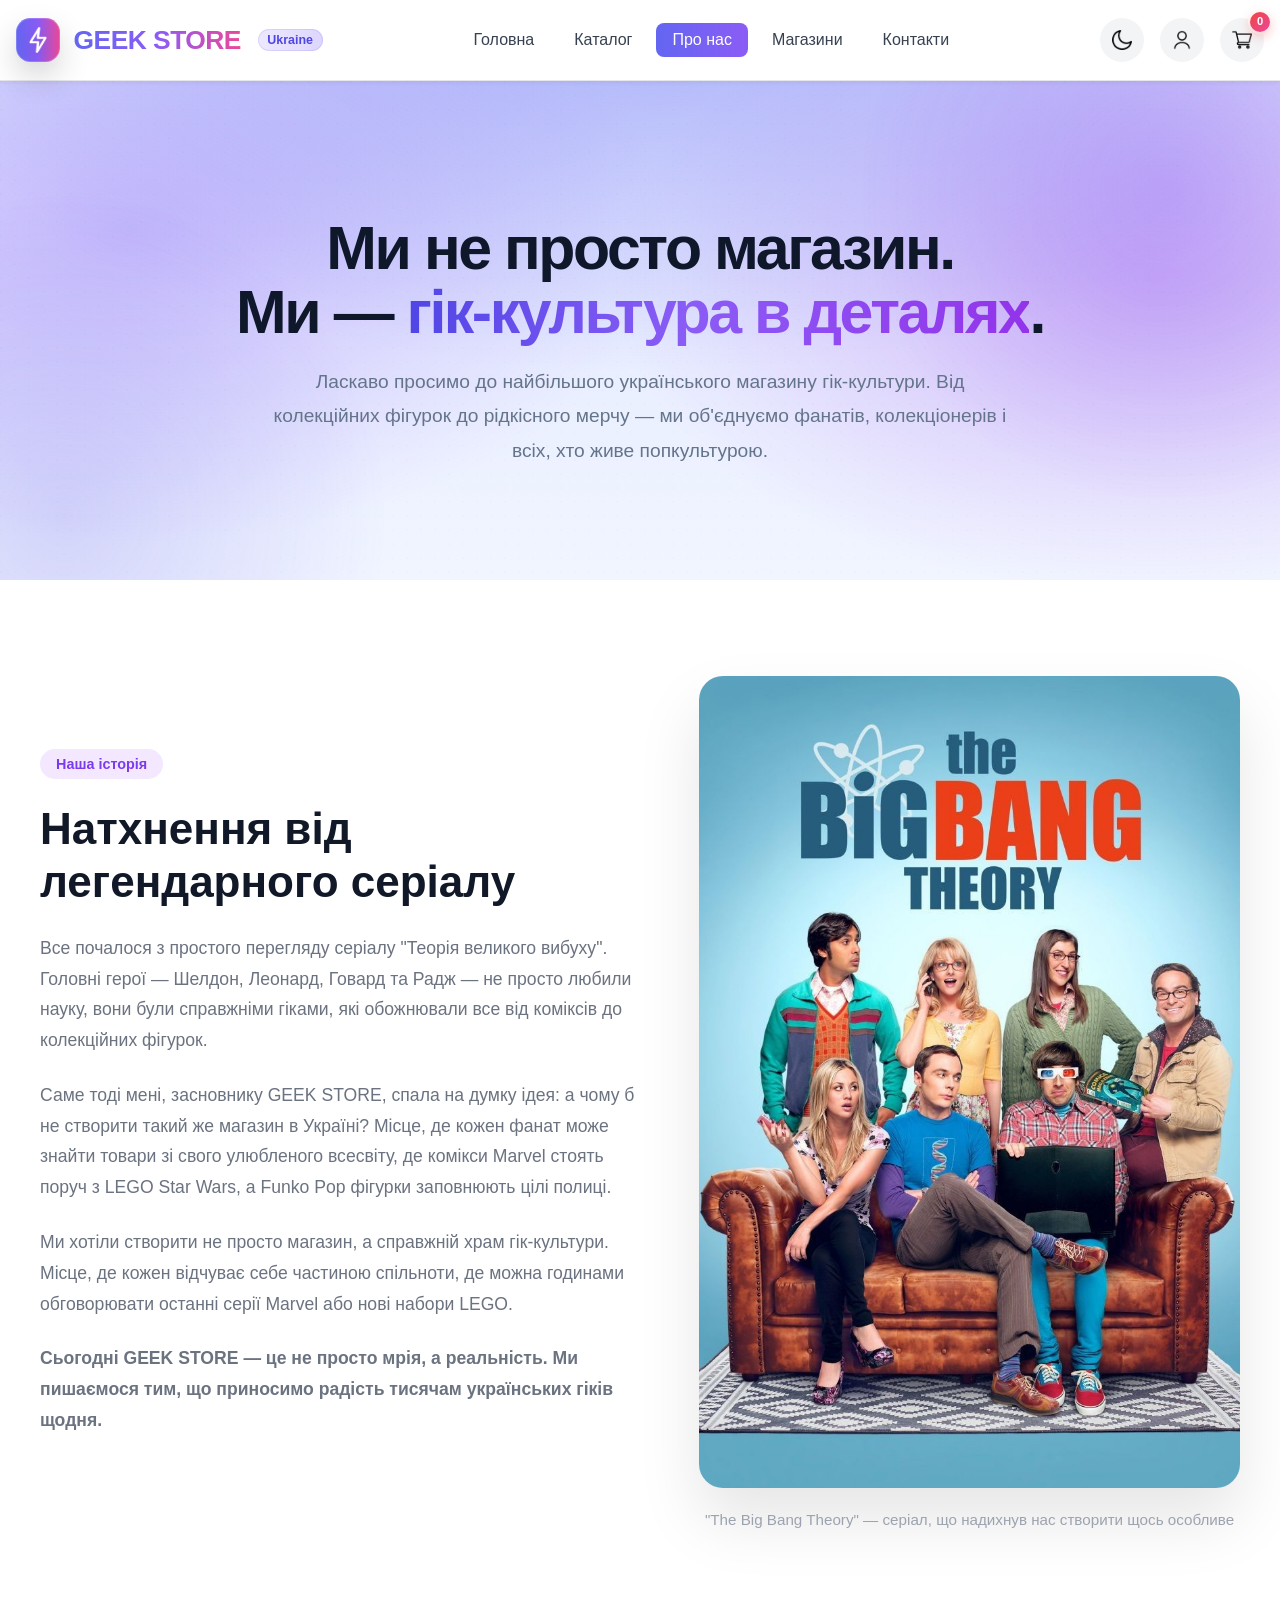
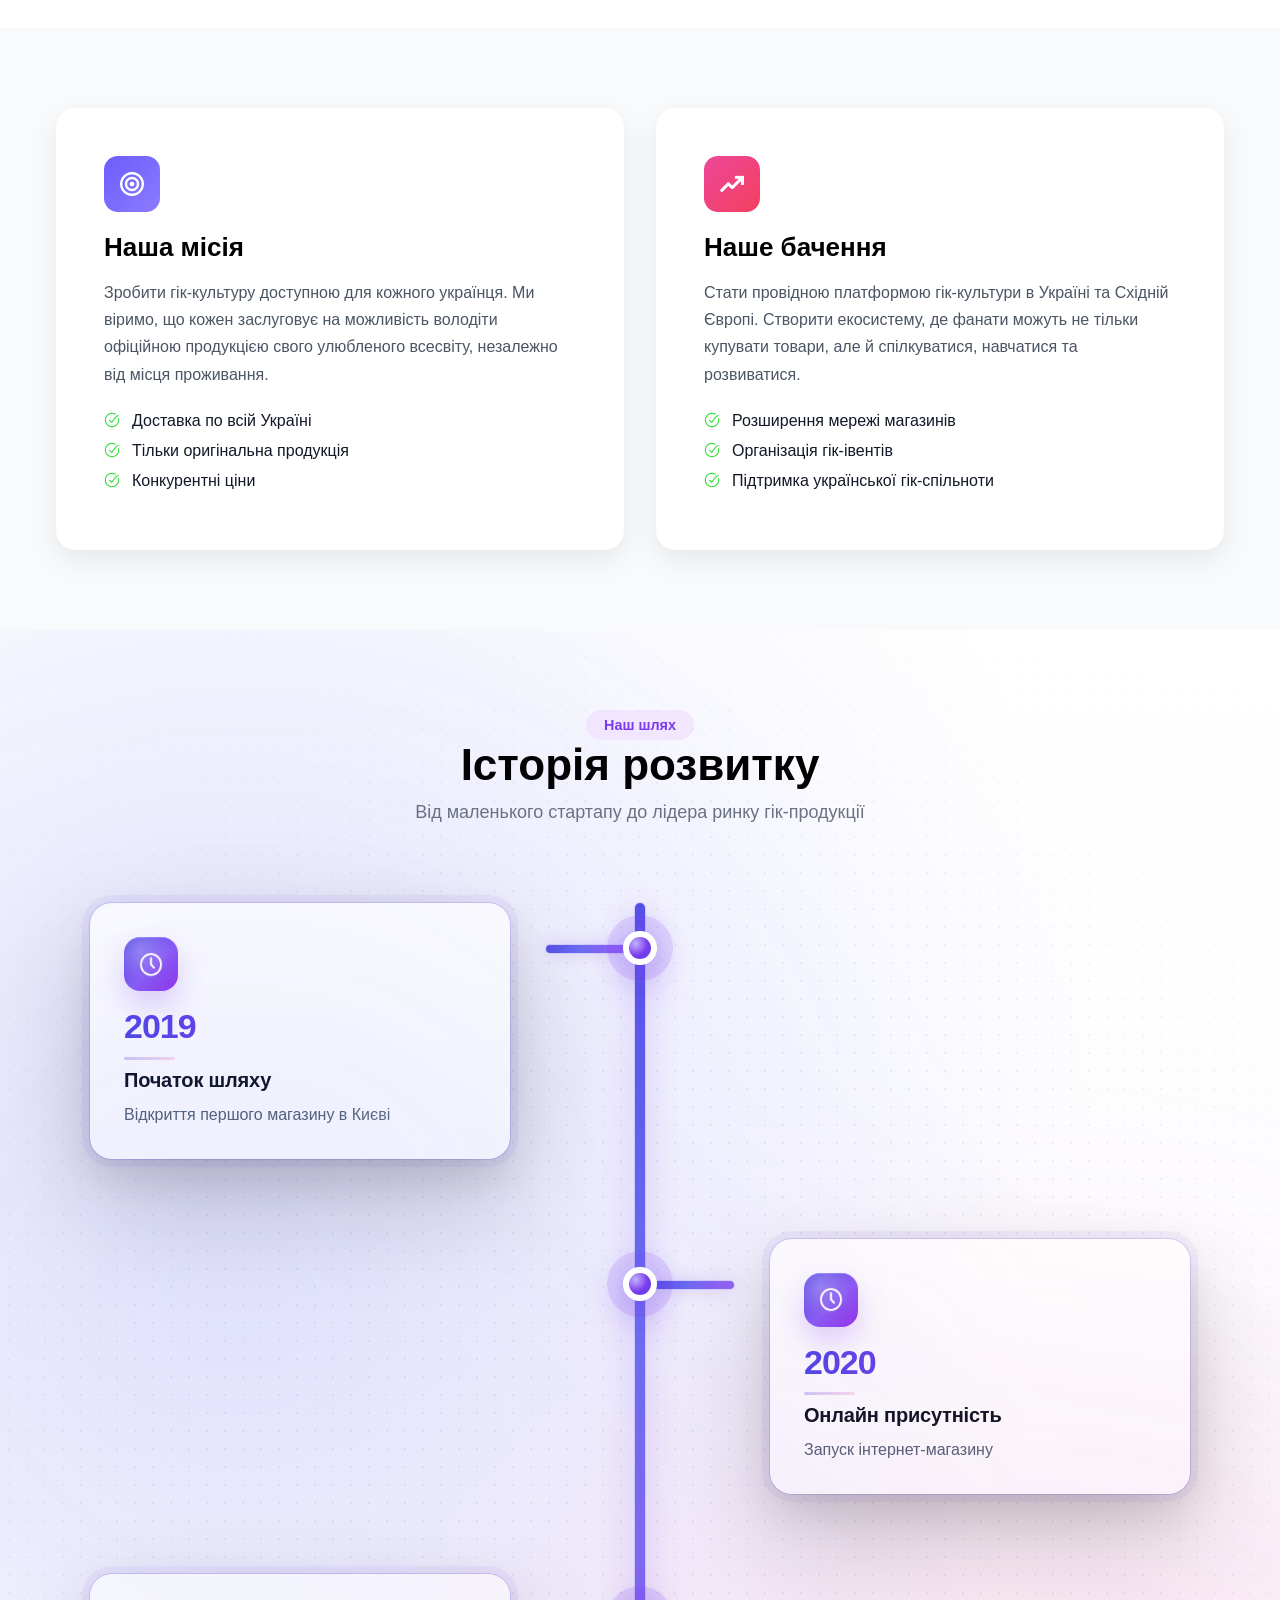
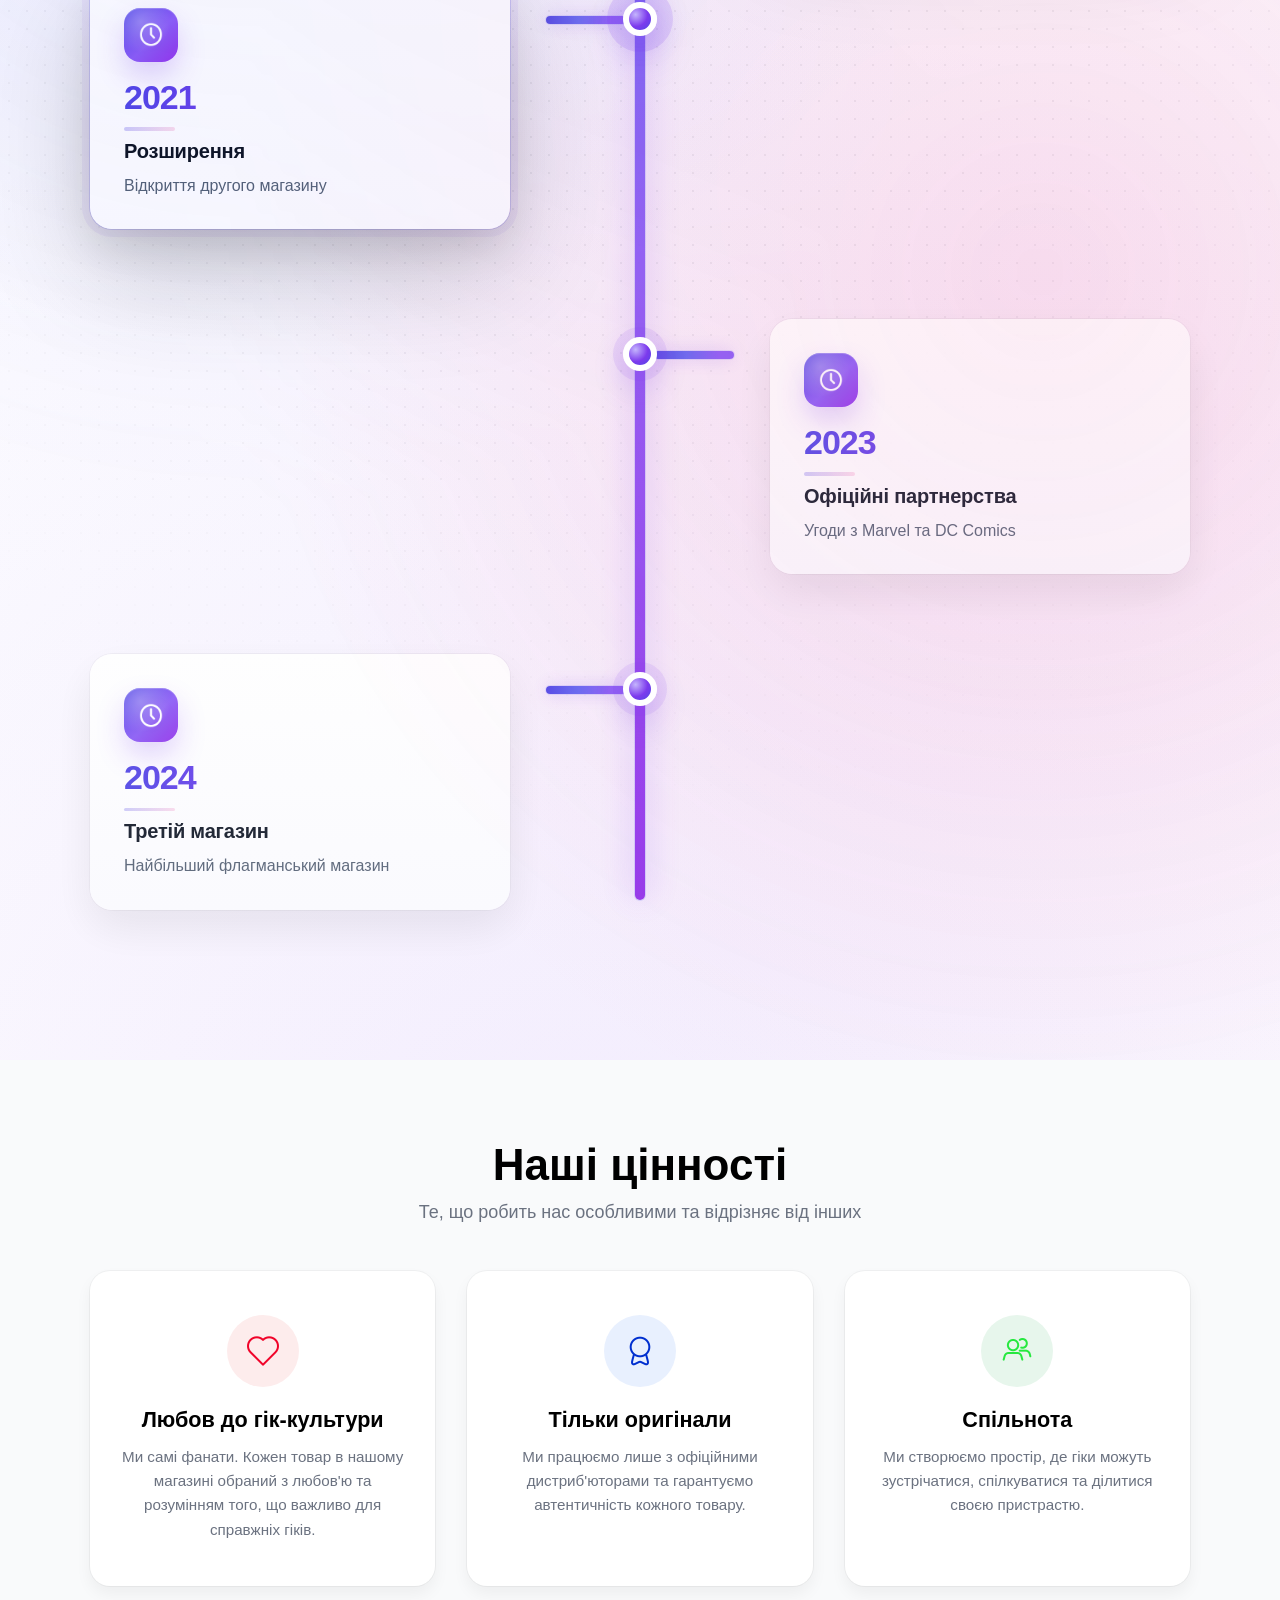
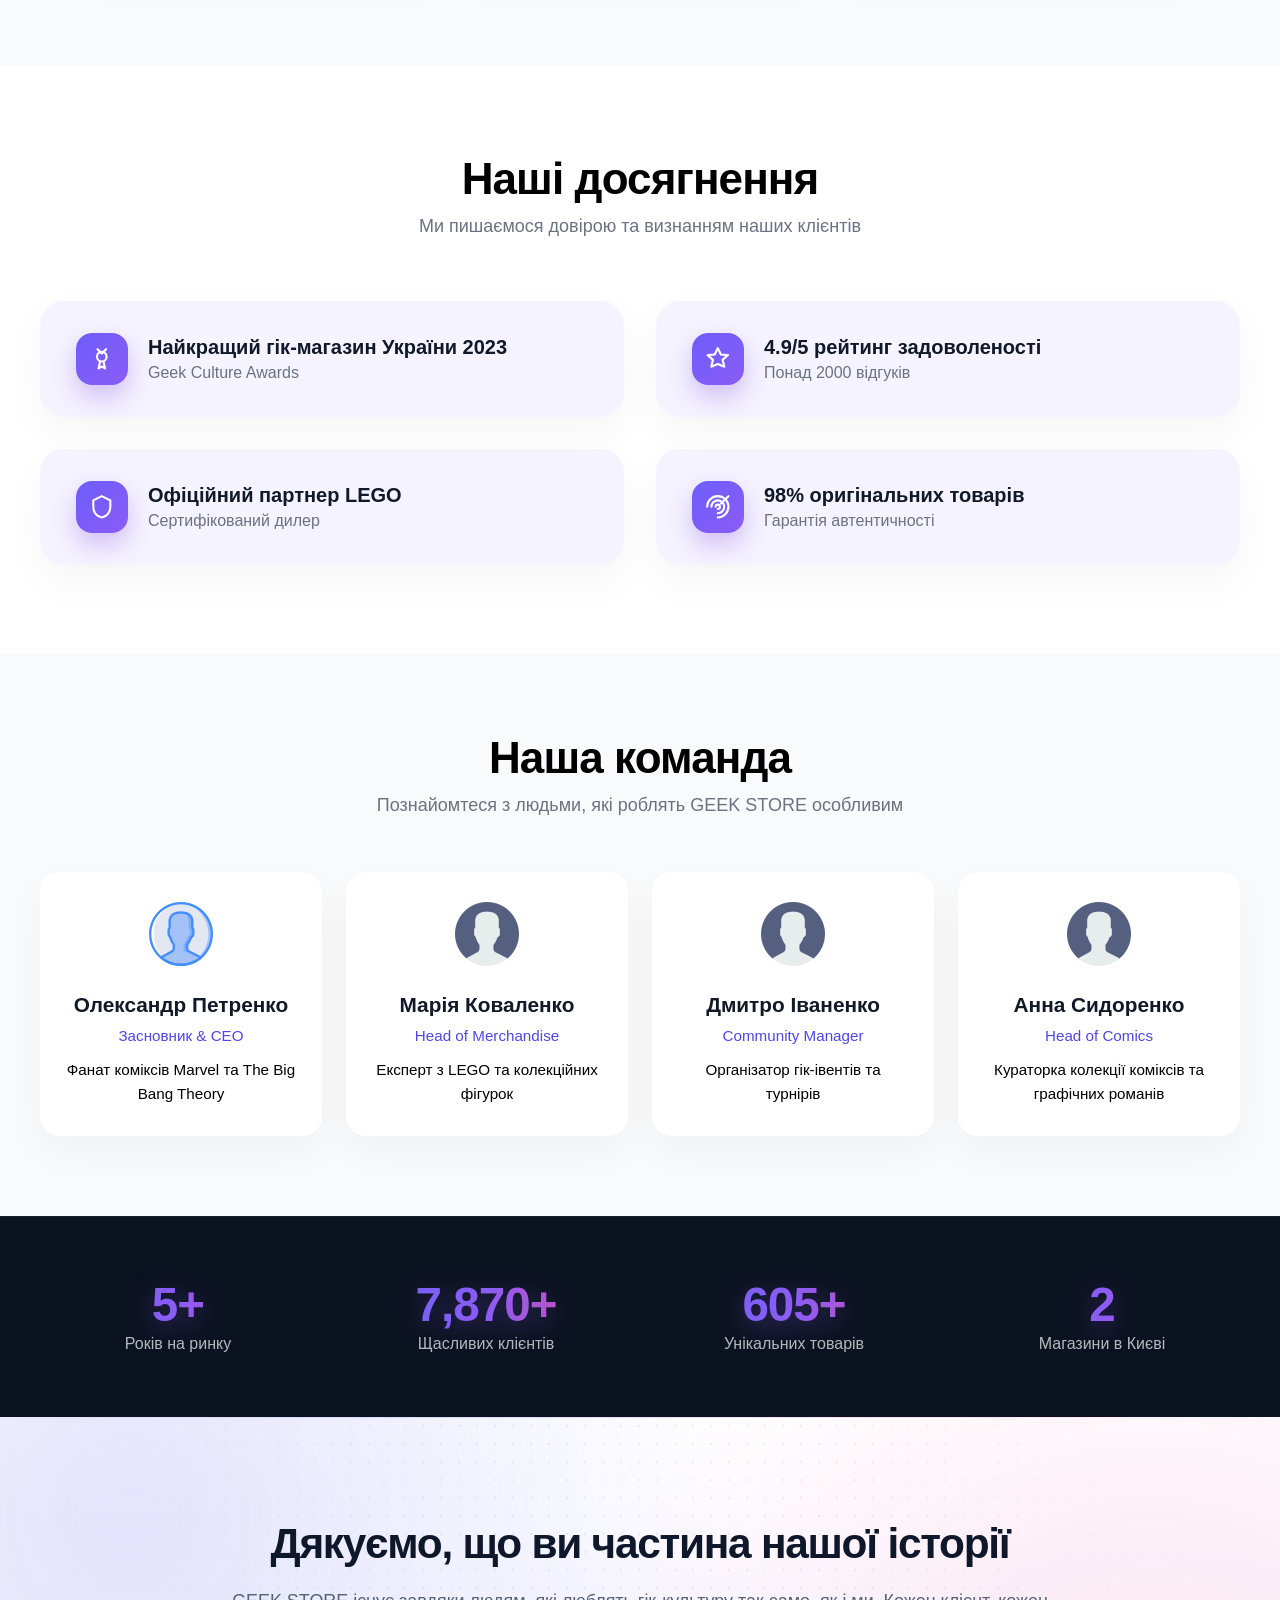
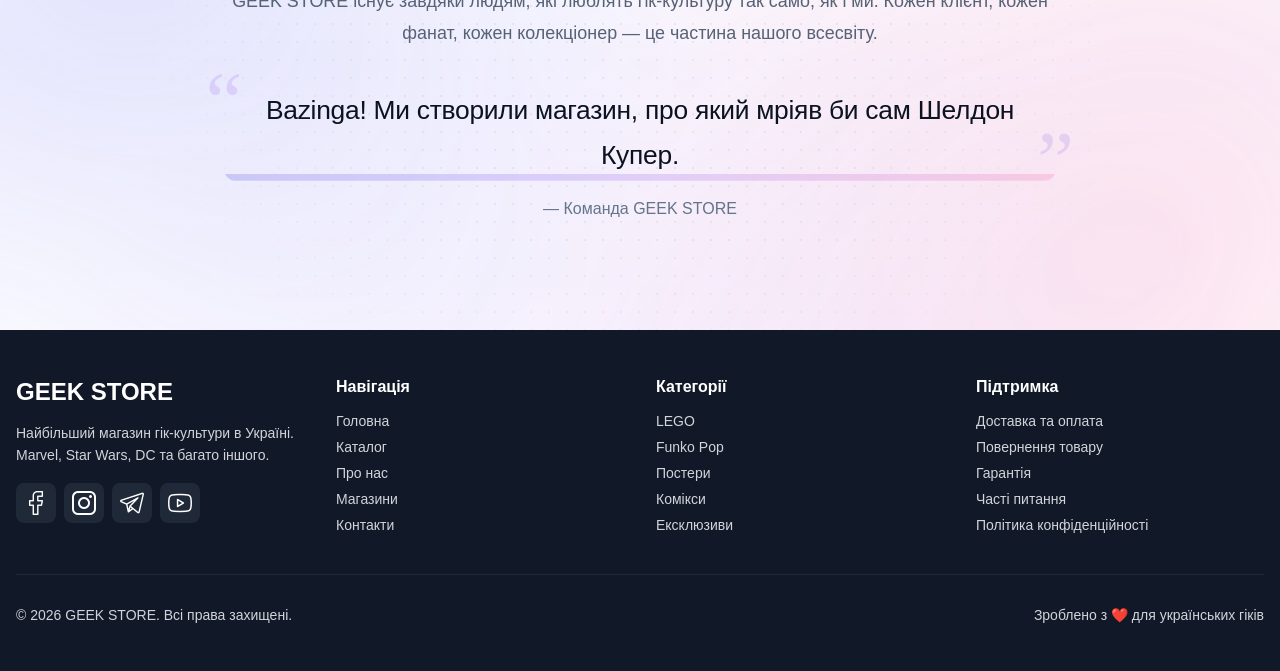
==== commit 34bd24cc: "було додано бейдж на кошику" ====
--- a/html/about.html
+++ b/html/about.html
@@ -54,9 +54,10 @@
 
 
       <!-- Cart -->
-      <a href="cart.html" class="cart">
-        <img src="../assets/icons/shopping-cart-black.png" class="cart-icon cart-icon--black">
-        <img src="../assets/icons/shopping-cart-white.png" class="cart-icon cart-icon--white">
+      <a href="cart.html" class="cart" aria-label="Кошик">
+        <img src="../assets/icons/shopping-cart-black.png" class="cart-icon cart-icon--black" alt="">
+        <img src="../assets/icons/shopping-cart-white.png" class="cart-icon cart-icon--white" alt="">
+        <span class="cart-badge" id="cartBadge" hidden>0</span>
       </a>
     </div>
   </div>
@@ -538,6 +539,7 @@
 <script src="../js/theme-toggle.js"></script>
 <script src="../js/about.js"></script>
 <script src="../js/stats-counter.js"></script>
+<script src="../js/cart-badge.js"></script>
 
 
 </body>
--- a/css/global.css
+++ b/css/global.css
@@ -124,6 +124,40 @@
   transition: background 0.3s, transform 0.2s;
 }
 
+.cart{
+  position: relative;
+}
+
+.cart-badge{
+  position: absolute;
+  top: -0.35rem;
+  right: -0.35rem;
+
+  min-width: 1.2rem;
+  height: 1.2rem;
+  padding: 0 0.3rem;
+
+  display: inline-flex;
+  align-items: center;
+  justify-content: center;
+
+  border-radius: 999px;
+
+  background: linear-gradient(135deg, #ef4444, #ec4899);
+  color: #fff;
+
+  font-size: 0.7rem;
+  font-weight: 700;
+  line-height: 1;
+
+  box-shadow:
+    0 0.25rem 0.75rem rgba(239,68,68,0.35),
+    0 0 0 0.125rem #fff;
+
+  pointer-events: none;
+  user-select: none;
+}
+
 .cart:hover {
   background: #e0e7ff;
   transform: translateY(-2px);
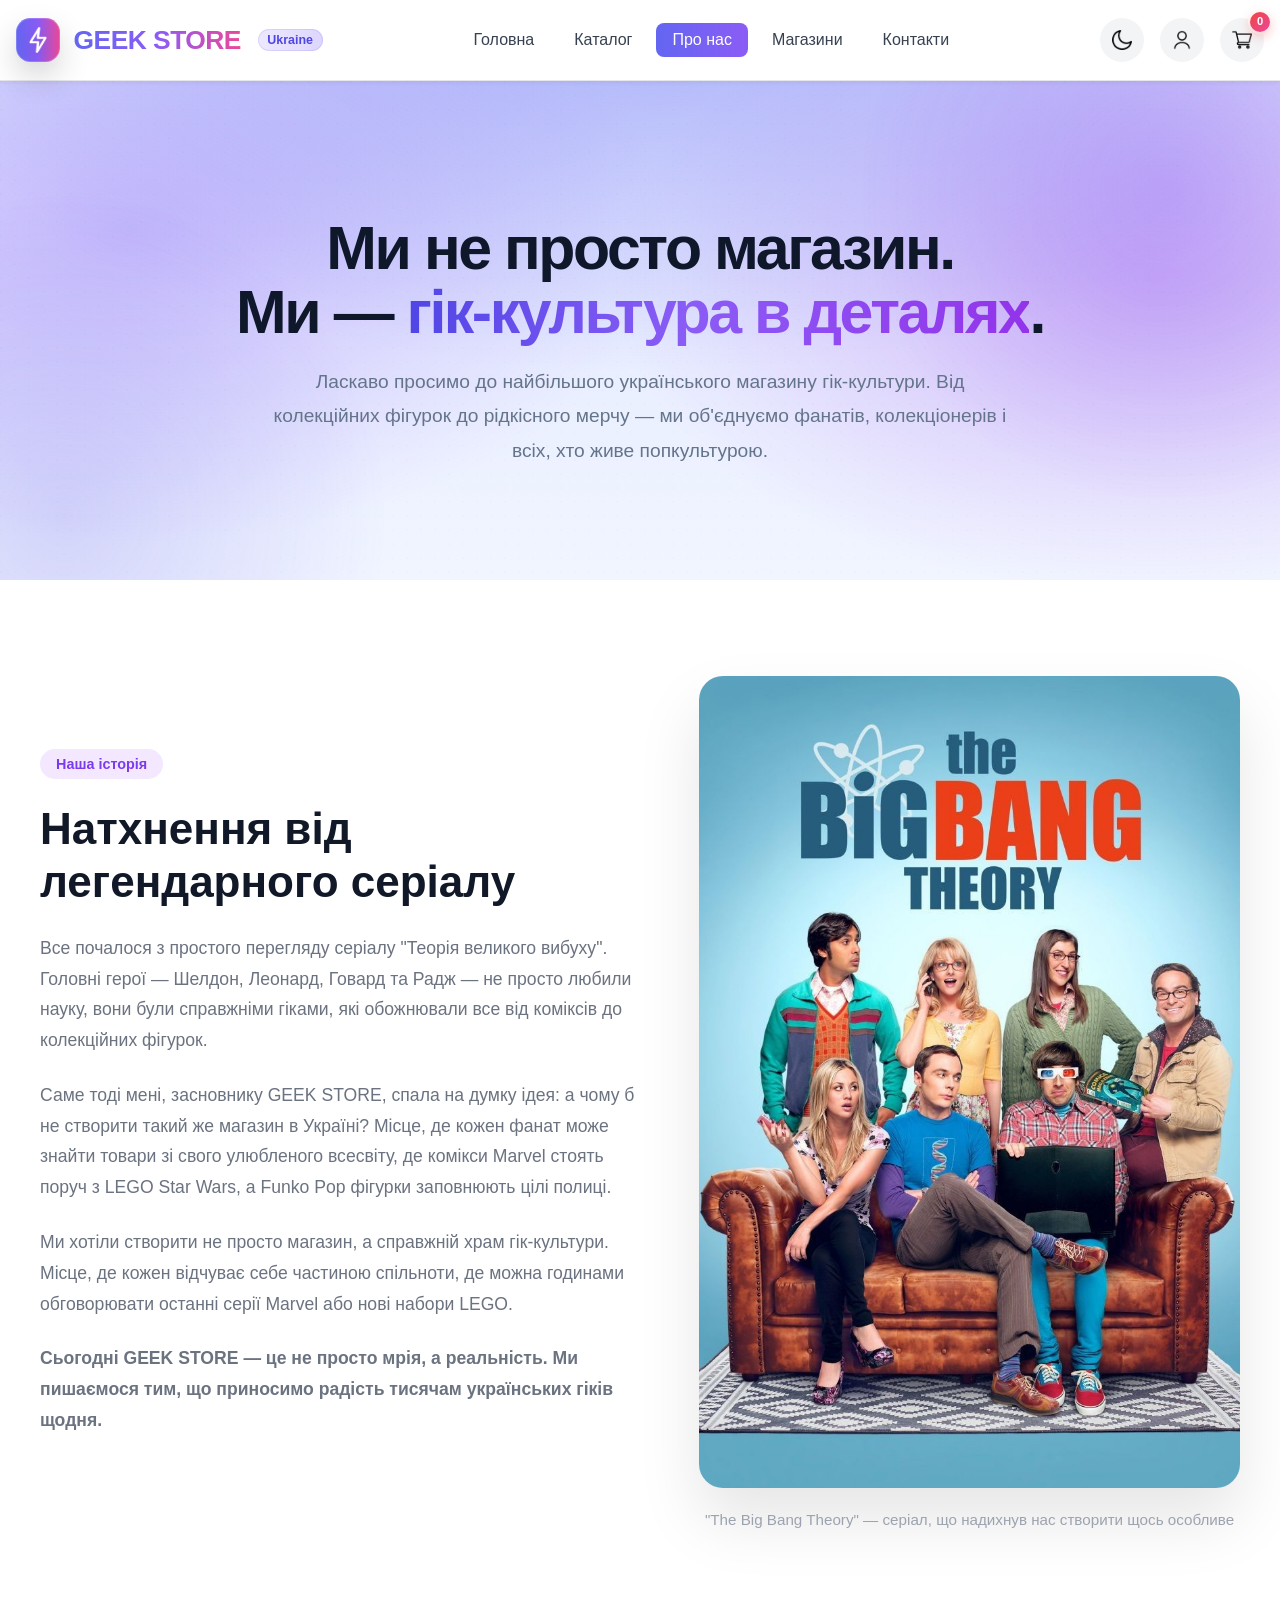
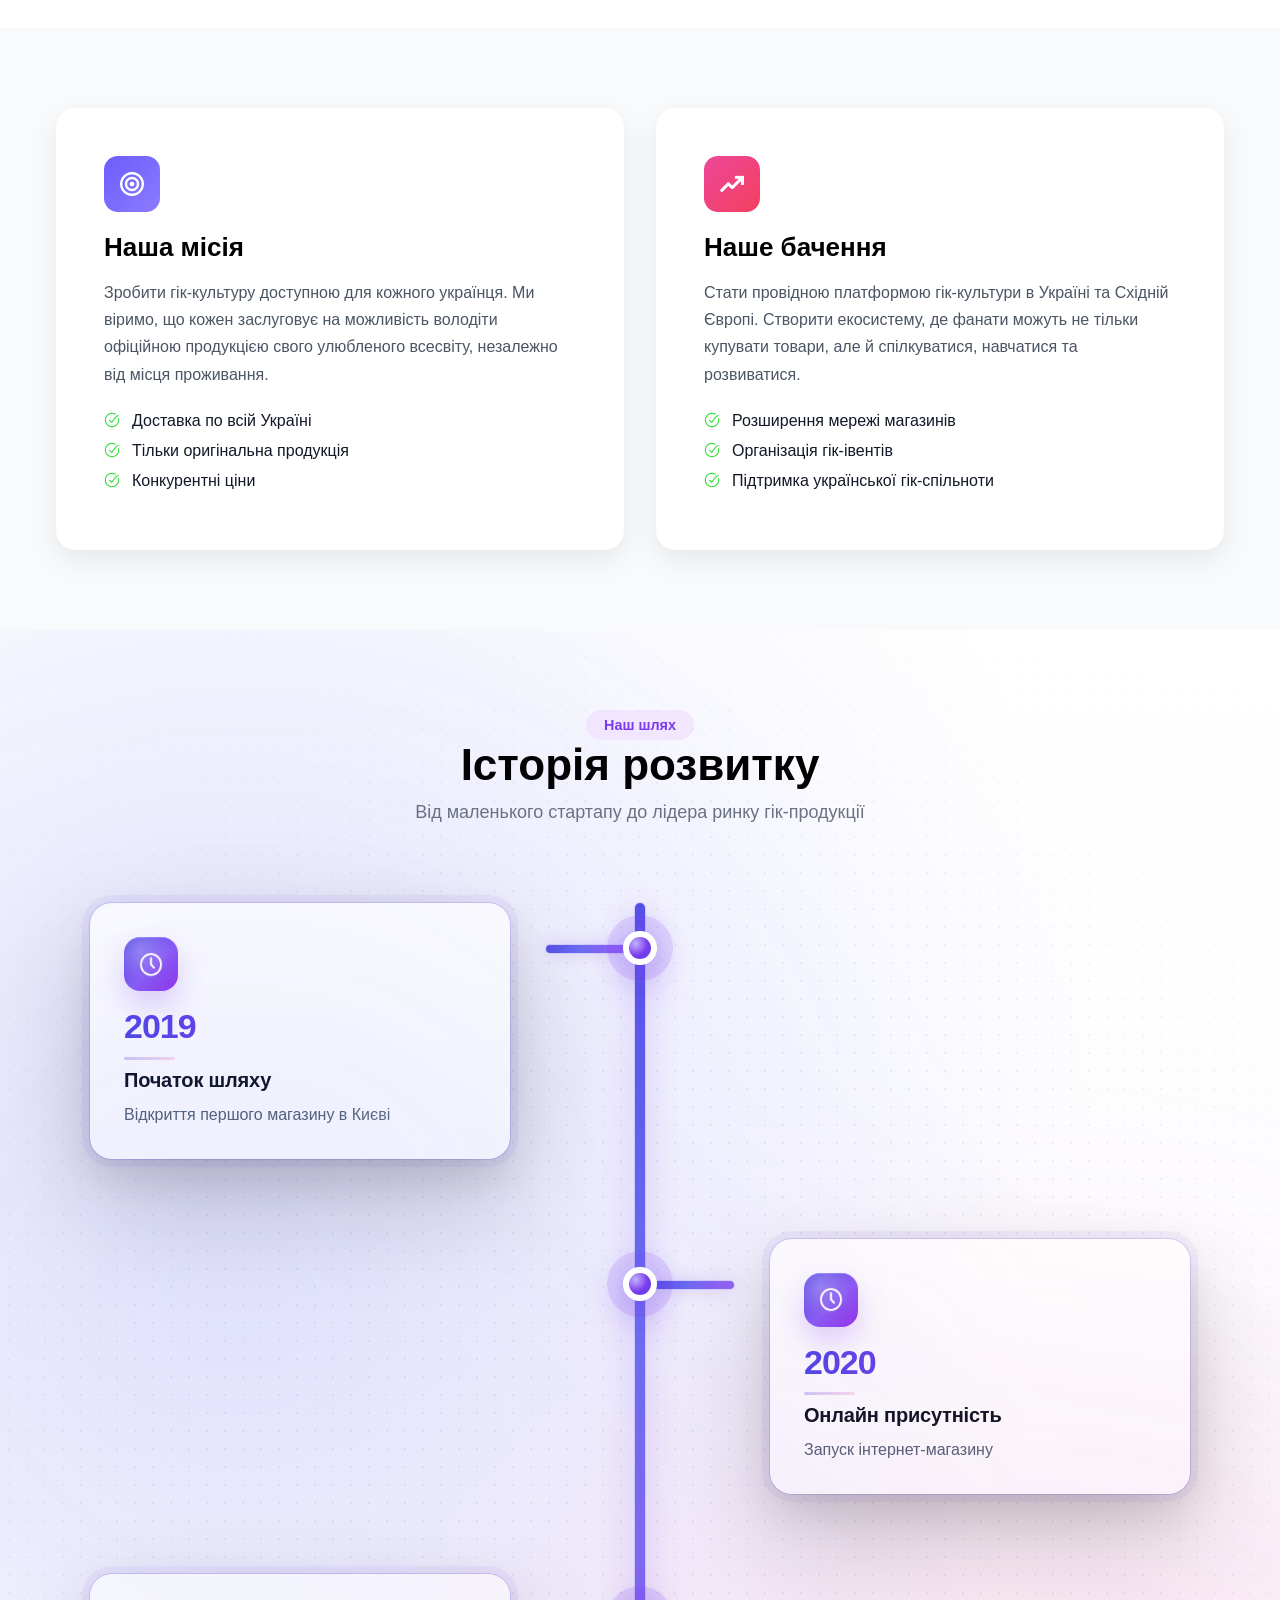
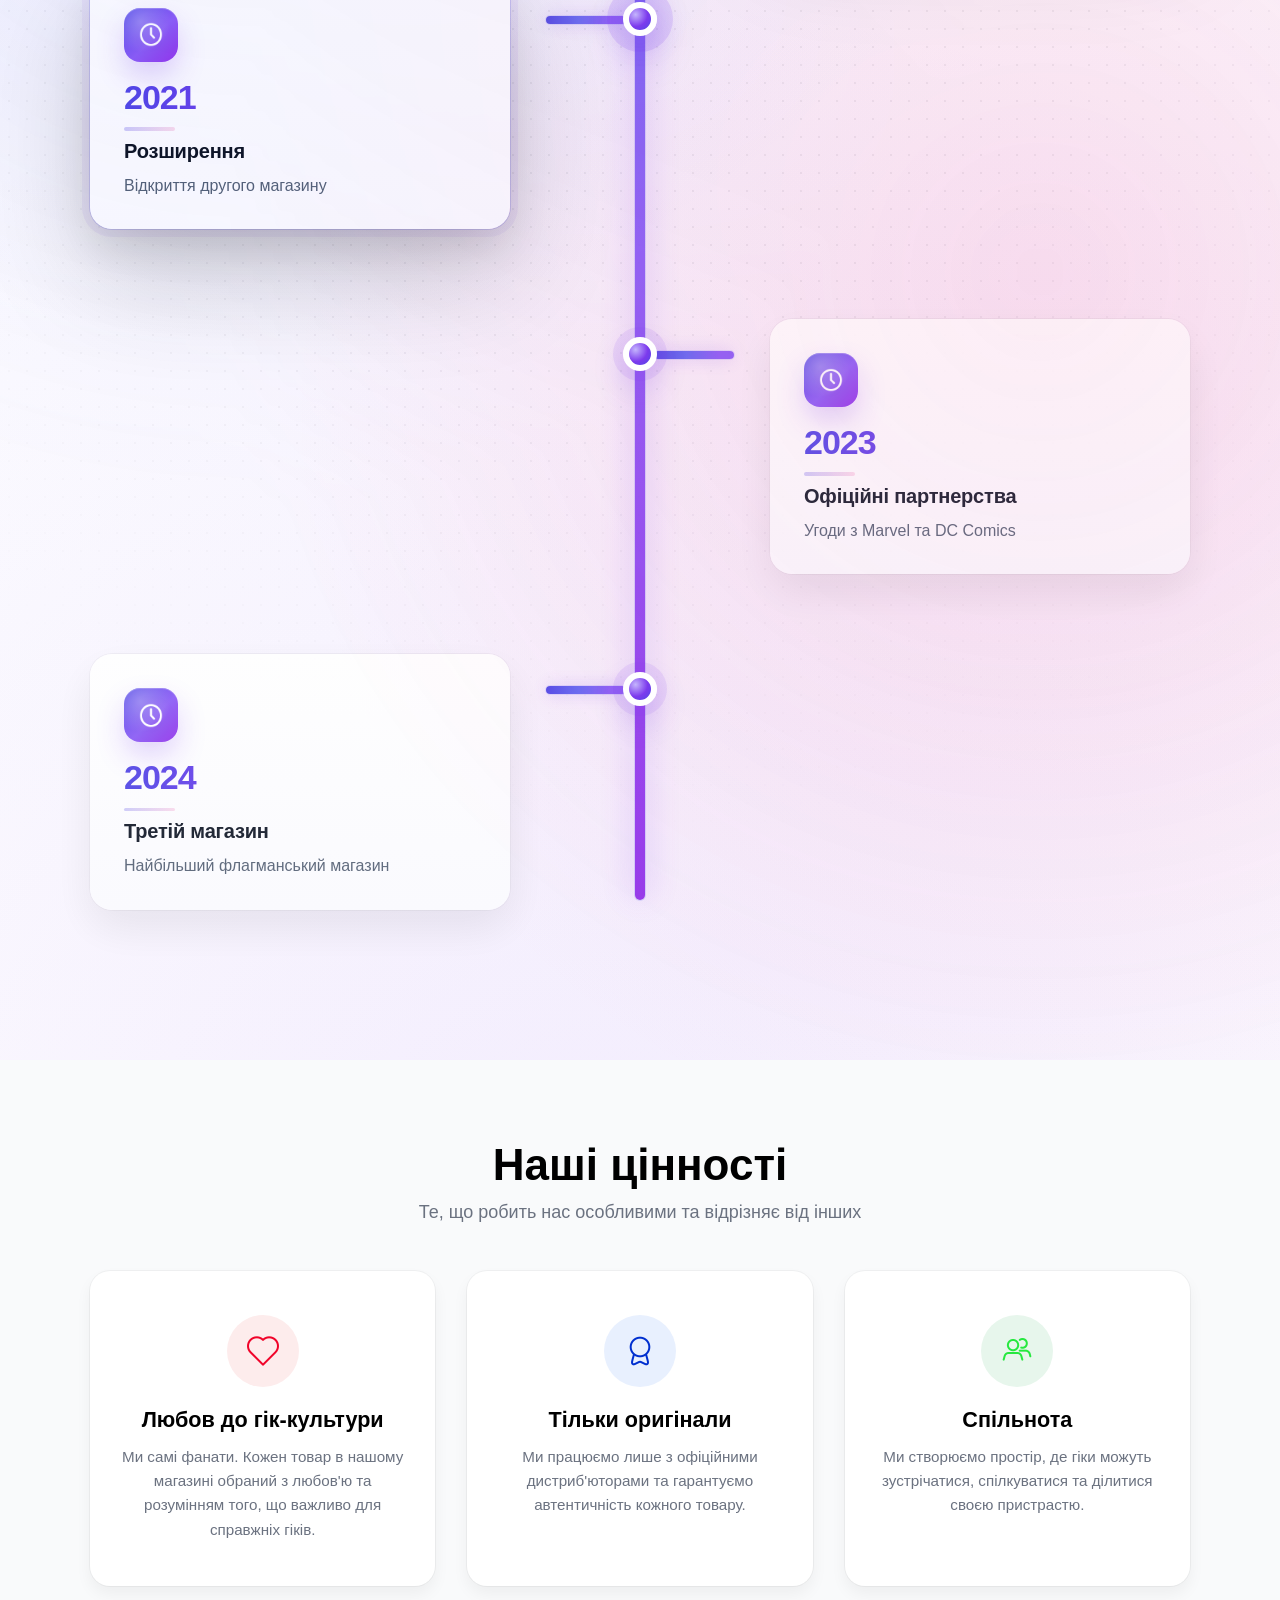
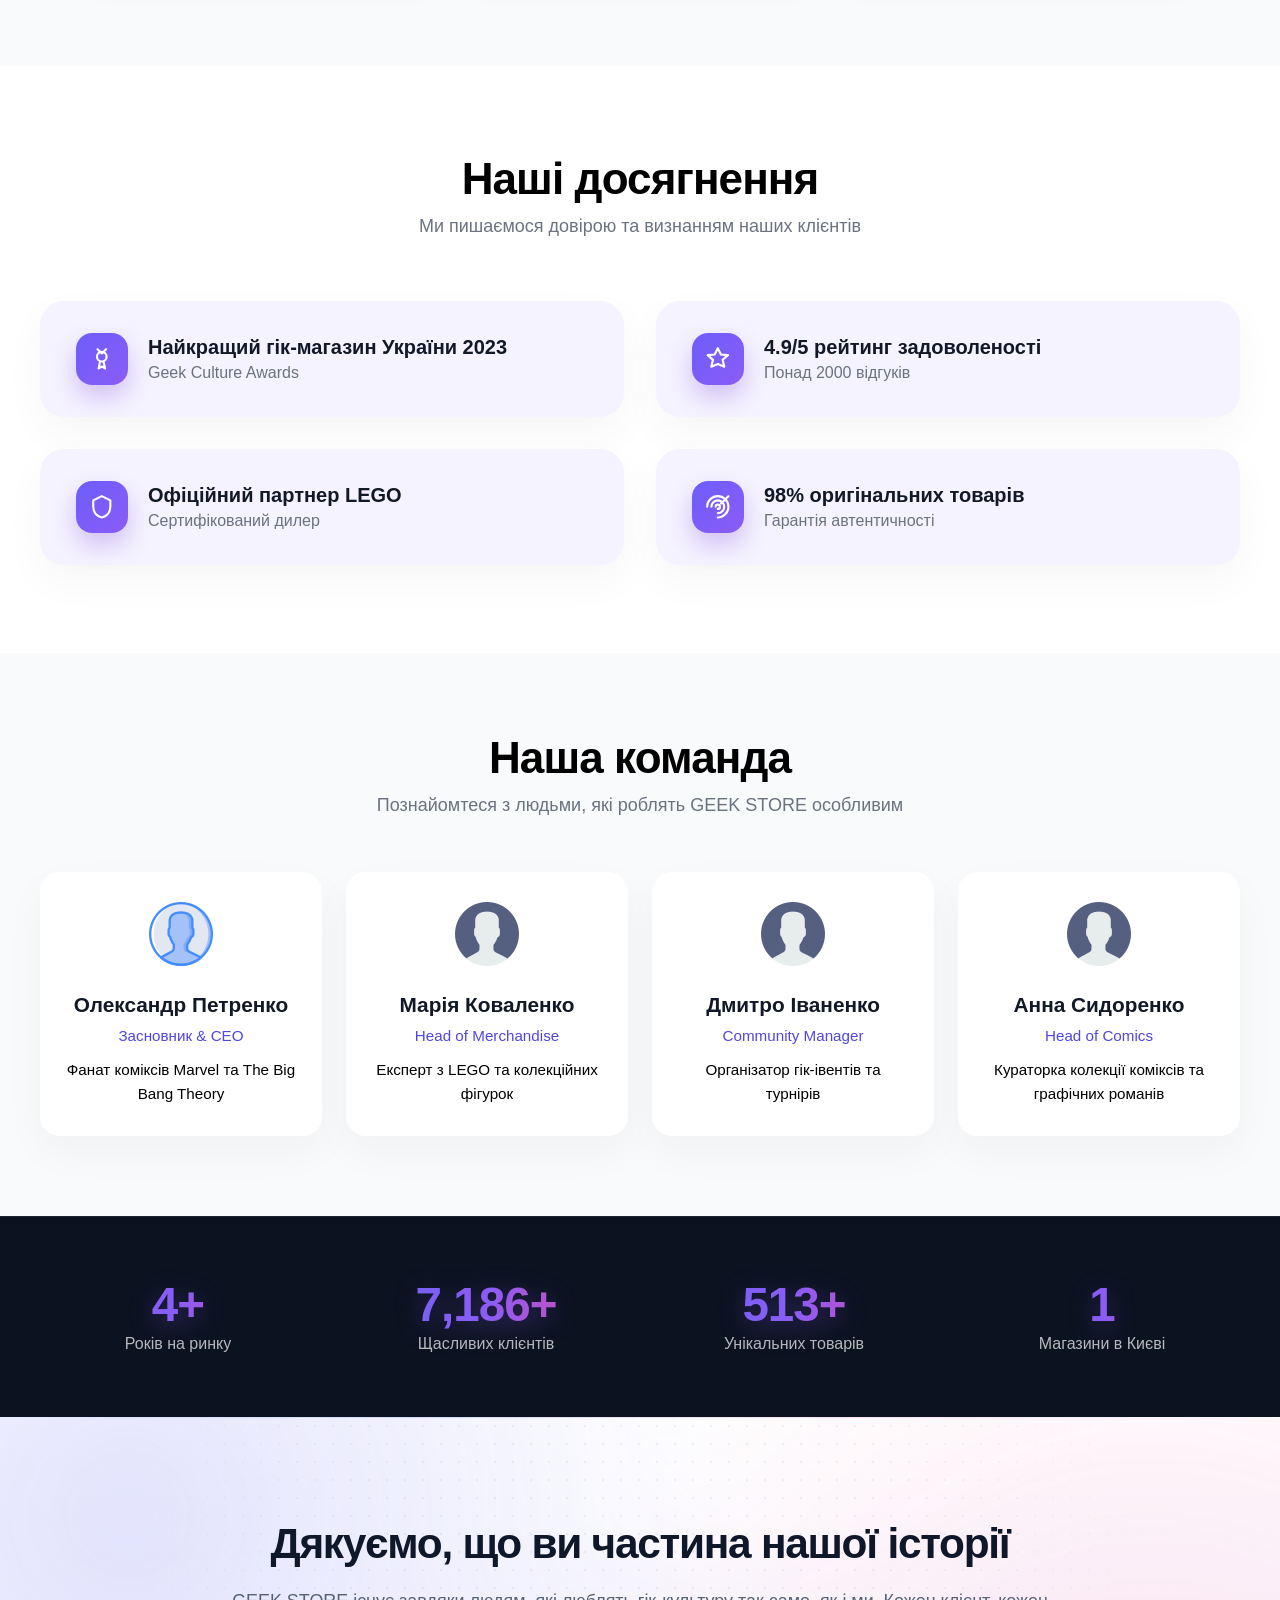
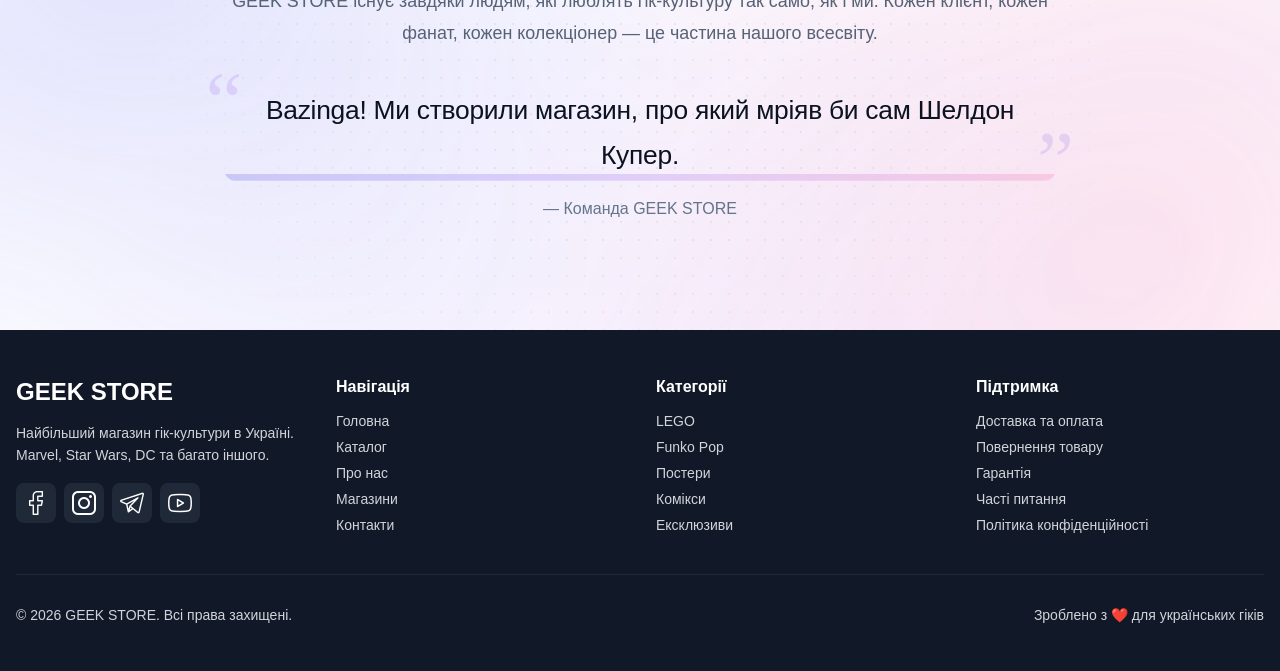
==== commit 5408e7b7: "робота над темною темою" ====
--- a/html/about.html
+++ b/html/about.html
@@ -8,6 +8,9 @@
   <link rel="stylesheet" href="../css/variables.css">
   <link rel="stylesheet" href="../css/global.css">
   <link rel="stylesheet" href="../css/about.css">
+  <link rel="stylesheet" href="../css-dark-theme/header-footer-dark.css">
+  <link rel="stylesheet" href="../css-dark-theme/about-dark-theme.css">
+
 </head>
 <body>
 
--- a/css-dark-theme/header-footer-dark.css
+++ b/css-dark-theme/header-footer-dark.css
@@ -0,0 +1,140 @@
+/* =========================================
+   DARK THEME OVERRIDES — HEADER / FOOTER
+   ДОДАЙ У САМ КІНЕЦЬ CSS
+========================================= */
+
+body.dark{
+  background: #0b1020;
+  color: #f8fafc;
+}
+
+/* ===== Header ===== */
+
+body.dark .header{
+  background:
+    linear-gradient(180deg, rgba(17,24,39,.96), rgba(17,24,39,.92));
+  border-bottom: 1px solid rgba(255,255,255,.08);
+  box-shadow:
+    0 10px 30px rgba(0,0,0,.22),
+    inset 0 -1px 0 rgba(255,255,255,.03);
+  backdrop-filter: blur(12px);
+}
+
+body.dark .logo-badge{
+  background: linear-gradient(90deg, rgba(99,102,241,.16), rgba(168,85,247,.16));
+  color: #c4b5fd;
+  box-shadow: inset 0 0 0 1px rgba(129,140,248,.12);
+}
+
+/* nav */
+body.dark .nav-link{
+  color: #cbd5e1;
+}
+
+body.dark .nav-link:hover{
+  background: rgba(255,255,255,.06);
+  color: #fff;
+}
+
+body.dark .nav-link.active{
+  background: linear-gradient(90deg, #6366f1, #8b5cf6);
+  color: #fff;
+  box-shadow:
+    0 10px 24px rgba(99,102,241,.28),
+    0 0 0 1px rgba(255,255,255,.05) inset;
+}
+
+/* action buttons */
+body.dark .cart,
+body.dark .theme-toggle,
+body.dark .account{
+  background: linear-gradient(180deg, #182033 0%, #11182b 100%);
+  color: #f8fafc;
+  box-shadow:
+    0 8px 20px rgba(0,0,0,.20),
+    0 0 0 1px rgba(255,255,255,.05);
+}
+
+body.dark .cart:hover,
+body.dark .theme-toggle:hover,
+body.dark .account:hover{
+  background: linear-gradient(180deg, #202a40 0%, #162033 100%);
+  transform: translateY(-2px);
+  box-shadow:
+    0 14px 28px rgba(0,0,0,.28),
+    0 0 0 1px rgba(129,140,248,.10),
+    0 0 18px rgba(99,102,241,.08);
+}
+
+/* cart badge ring */
+body.dark .cart-badge{
+  box-shadow:
+    0 0.25rem 0.75rem rgba(239,68,68,0.35),
+    0 0 0 0.125rem #111827;
+}
+
+/* black/white icon swaps already є в тебе, лишаємо */
+body.dark .cart-icon--black,
+body.dark .account-icon--black{
+  opacity: 0;
+  transform: scale(0.7);
+}
+
+body.dark .cart-icon--white,
+body.dark .account-icon--white{
+  opacity: 1;
+  transform: scale(1);
+}
+
+body.dark .theme-icon--moon{
+  opacity: 0;
+  transform: scale(0.7) rotate(20deg);
+}
+
+body.dark .theme-icon--sun{
+  opacity: 1;
+  transform: scale(1) rotate(0);
+}
+
+/* ===== Footer ===== */
+
+body.dark .footer{
+  background:
+    radial-gradient(900px 340px at 15% 0%, rgba(99,102,241,.10), transparent 60%),
+    radial-gradient(800px 320px at 85% 0%, rgba(168,85,247,.08), transparent 60%),
+    #0b1020;
+  color: #cbd5e1;
+}
+
+body.dark .footer-company .footer-logo,
+body.dark .footer-section h3{
+  color: #f8fafc;
+}
+
+body.dark .footer-company .footer-text,
+body.dark .footer-section a,
+body.dark .footer-bottom{
+  color: #cbd5e1;
+}
+
+body.dark .footer-section a:hover{
+  color: #fff;
+}
+
+body.dark .social-icon{
+  background: #182033;
+  box-shadow:
+    0 8px 20px rgba(0,0,0,.20),
+    0 0 0 1px rgba(255,255,255,.04);
+}
+
+body.dark .social-icon:hover{
+  background: #202a40;
+  box-shadow:
+    0 12px 24px rgba(0,0,0,.28),
+    0 0 0 1px rgba(129,140,248,.10);
+}
+
+body.dark .footer-bottom{
+  border-top: 1px solid rgba(255,255,255,.08);
+}
--- a/css-dark-theme/about-dark-theme.css
+++ b/css-dark-theme/about-dark-theme.css
@@ -0,0 +1,428 @@
+/* =========================================
+   DARK THEME OVERRIDES — ABOUT PAGE
+   ДОДАЙ У САМ КІНЕЦЬ CSS
+========================================= */
+
+body.dark{
+  background: #0b1020;
+  color: #f8fafc;
+}
+
+/* загальні тексти */
+body.dark h1,
+body.dark h2,
+body.dark h3,
+body.dark .story-content h2,
+body.dark .timeline-card h3,
+body.dark .values-header h2,
+body.dark .value-card h3,
+body.dark .ach-header h2,
+body.dark .ach-text h3,
+body.dark .team-header h2,
+body.dark .team-card h3,
+body.dark .about-outro__inner h2,
+body.dark .about-outro__quote{
+  color: #f8fafc;
+}
+
+body.dark p,
+body.dark .hero-about p,
+body.dark .story-content p,
+body.dark .story-caption,
+body.dark .timeline-header p,
+body.dark .timeline-card p,
+body.dark .values-header p,
+body.dark .value-card p,
+body.dark .ach-header p,
+body.dark .ach-text p,
+body.dark .team-header p,
+body.dark .team-card p,
+body.dark .about-outro__inner p,
+body.dark .about-outro__author{
+  color: #cbd5e1;
+}
+
+/* ================= HERO ABOUT ================= */
+
+body.dark .hero{
+  background: #0b1020;
+}
+
+body.dark .hero-about{
+  background:
+    radial-gradient(1200px 600px at 50% -20%, rgba(99,102,241,0.28), transparent 65%),
+    radial-gradient(900px 520px at 10% 30%, rgba(139,92,246,0.22), transparent 60%),
+    radial-gradient(900px 520px at 90% 40%, rgba(147,51,234,0.18), transparent 60%),
+    linear-gradient(180deg, #0f172a 0%, #11182b 100%);
+}
+
+body.dark .hero-about::before{
+  background: radial-gradient(circle, rgba(124,58,237,0.18), transparent 65%);
+}
+
+body.dark .hero-about::after{
+  background: radial-gradient(circle, rgba(79,70,229,0.14), transparent 65%);
+}
+
+body.dark .hero-grain{
+  opacity: .09;
+  background-image:
+    radial-gradient(circle at 1px 1px, rgba(255,255,255,0.14) 1px, transparent 0);
+}
+
+body.dark .hero-about h1{
+  color: #f8fafc;
+}
+
+/* accent лишаємо градієнтним */
+body.dark .hero-about .accent{
+  background: linear-gradient(90deg, #818cf8 0%, #a78bfa 45%, #c084fc 100%);
+  -webkit-background-clip: text;
+  background-clip: text;
+  color: transparent;
+}
+
+/* ================= STORY ================= */
+
+body.dark .story-section{
+  background: #0b1020;
+}
+
+body.dark .story-badge{
+  background: rgba(124,58,237,.16);
+  color: #c4b5fd;
+  box-shadow: inset 0 0 0 1px rgba(167,139,250,.12);
+}
+
+body.dark .story-content h2{
+  color: #f8fafc;
+}
+
+body.dark .story-highlight{
+  color: #f8fafc;
+}
+
+body.dark .story-image{
+  box-shadow:
+    0 2rem 4rem rgba(0,0,0,.32),
+    0 0 0 1px rgba(255,255,255,.04);
+}
+
+body.dark .story-caption{
+  color: #94a3b8;
+}
+
+/* ================= CARDS (gray / card) ================= */
+
+body.dark .gray{
+  background: #0f172a;
+}
+
+body.dark .card{
+  background: linear-gradient(180deg, #182033 0%, #11182b 100%);
+  box-shadow:
+    0 0.875rem 2.2rem rgba(0,0,0,.22),
+    0 0 0 1px rgba(255,255,255,.05);
+}
+
+body.dark .card h3{
+  color: #f8fafc;
+}
+
+body.dark .card p{
+  color: #cbd5e1;
+}
+
+body.dark .card li{
+  color: #f8fafc;
+}
+
+/* ================= TIMELINE ================= */
+
+body.dark .timeline-section{
+  background:
+    radial-gradient(circle at 18% 22%, rgba(99,102,241,.10), transparent 46%),
+    radial-gradient(circle at 82% 68%, rgba(236,72,153,.08), transparent 44%),
+    radial-gradient(circle at 50% 110%, rgba(124,58,237,.08), transparent 55%),
+    linear-gradient(180deg, #0b1020 0%, #11182b 55%, #0b1020 100%);
+}
+
+body.dark .timeline-section::before{
+  opacity: .05;
+  background-image:
+    radial-gradient(rgba(255,255,255,.8) 1px, transparent 1px);
+}
+
+body.dark .timeline-section::after{
+  background:
+    radial-gradient(circle at 25% 35%, rgba(99,102,241,.14), transparent 42%),
+    radial-gradient(circle at 75% 60%, rgba(236,72,153,.12), transparent 45%);
+}
+
+body.dark .indigo-badge{
+  background: rgba(124,58,237,.16);
+  color: #c4b5fd;
+}
+
+body.dark .timeline-header h2{
+  color: #f8fafc;
+}
+
+body.dark .timeline-header p{
+  color: #cbd5e1;
+}
+
+body.dark .timeline::before{
+  box-shadow:
+    0 0 0 0.0625rem rgba(129,140,248,0.16),
+    0 0 2.1875rem rgba(124,58,237,0.26);
+}
+
+body.dark .timeline-item::before{
+  box-shadow:
+    0 0 0 0.0625rem rgba(129,140,248,0.12),
+    0 0 1.125rem rgba(124,58,237,0.18);
+}
+
+body.dark .timeline-card{
+  background: linear-gradient(180deg, #182033 0%, #11182b 100%);
+  box-shadow:
+    0 1.125rem 2.8125rem rgba(0,0,0,0.24),
+    0 0 0 0.0625rem rgba(255,255,255,0.05);
+}
+
+body.dark .timeline-item:hover .timeline-card{
+  box-shadow:
+    0 2.8125rem 6.875rem rgba(0,0,0,0.30),
+    0 1.125rem 2.5rem rgba(0,0,0,0.18),
+    0 0 0 0.0625rem rgba(129,140,248,0.18);
+}
+
+body.dark .timeline-item.is-active .timeline-card{
+  box-shadow:
+    0 2.8125rem 6.875rem rgba(0,0,0,0.28),
+    0 1.125rem 2.5rem rgba(0,0,0,0.16),
+    0 0 0 0.0625rem rgba(129,140,248,0.22),
+    0 0 0 0.5rem rgba(124,58,237,0.05);
+}
+
+body.dark .timeline-card h3{
+  color: #f8fafc;
+}
+
+body.dark .timeline-item:hover .timeline-card h3,
+body.dark .timeline-item.is-active .timeline-card h3{
+  color: #ffffff;
+}
+
+body.dark .timeline-card p,
+body.dark .timeline-item.is-active .timeline-card p{
+  color: #cbd5e1;
+}
+
+body.dark .dot{
+  border-color: #11182b;
+  box-shadow:
+    0 0.875rem 1.875rem rgba(124,58,237,0.25),
+    0 0 0 0.625rem rgba(124,58,237,0.08);
+}
+
+body.dark .timeline-item.is-active .dot{
+  box-shadow:
+    0 1.125rem 2.25rem rgba(124,58,237,0.28),
+    0 0 0 1rem rgba(124,58,237,0.10),
+    0 0 32px rgba(99,102,241,.18);
+}
+
+/* shine менший у dark */
+body.dark .timeline-card::after{
+  background: linear-gradient(
+    120deg,
+    transparent 35%,
+    rgba(255,255,255,.20) 45%,
+    transparent 55%
+  );
+}
+
+/* ================= VALUES ================= */
+
+body.dark .values-section{
+  background: #0f172a;
+}
+
+body.dark .values-header h2{
+  color: #f8fafc;
+}
+
+body.dark .values-header p{
+  color: #cbd5e1;
+}
+
+body.dark .value-card{
+  background: linear-gradient(180deg, #182033 0%, #11182b 100%);
+  box-shadow:
+    0 0.75rem 1.5rem rgba(0, 0, 0, 0.18),
+    0 0 0 1px rgba(255, 255, 255, 0.05);
+}
+
+body.dark .value-card:hover{
+  box-shadow:
+    0 2rem 4rem rgba(0, 0, 0, 0.22),
+    0 1rem 2rem rgba(0, 0, 0, 0.14),
+    0 0 0 1px rgba(129, 140, 248, 0.10),
+    inset 0 1px 0 rgba(255, 255, 255, 0.04);
+}
+
+body.dark .value-card h3{
+  color: #f8fafc;
+}
+
+body.dark .value-card p{
+  color: #cbd5e1;
+}
+
+/* ================= ACHIEVEMENTS ================= */
+
+body.dark .ach-section{
+  background: #0b1020;
+}
+
+body.dark .ach-header h2{
+  color: #f8fafc;
+}
+
+body.dark .ach-header p{
+  color: #cbd5e1;
+}
+
+body.dark .ach-card{
+  background: linear-gradient(180deg, #1b1730 0%, #161427 100%);
+  box-shadow:
+    0 1rem 2.5rem rgba(0, 0, 0, 0.18),
+    0 0 0 1px rgba(167,139,250,0.06);
+}
+
+body.dark .ach-card:hover{
+  box-shadow:
+    0 2rem 4rem rgba(0, 0, 0, 0.24),
+    0 0 0 1px rgba(109, 40, 217, 0.16);
+}
+
+body.dark .ach-text h3{
+  color: #f8fafc;
+}
+
+body.dark .ach-text p{
+  color: #cbd5e1;
+}
+
+/* ================= TEAM ================= */
+
+body.dark .team-section{
+  background: #0f172a;
+}
+
+body.dark .team-header h2{
+  color: #f8fafc;
+}
+
+body.dark .team-header p{
+  color: #cbd5e1;
+}
+
+body.dark .team-card{
+  background: linear-gradient(180deg, #182033 0%, #11182b 100%);
+  box-shadow:
+    0 1rem 2.5rem rgba(0, 0, 0, 0.18),
+    0 0 0 1px rgba(255,255,255,0.05);
+}
+
+body.dark .team-card:hover{
+  box-shadow:
+    0 2rem 4rem rgba(0, 0, 0, 0.24),
+    0 0 0 1px rgba(129,140,248,0.10);
+}
+
+body.dark .team-card h3{
+  color: #f8fafc;
+}
+
+body.dark .team-card:hover h3{
+  color: #a5b4fc;
+}
+
+body.dark .team-role{
+  color: #a78bfa;
+}
+
+body.dark .team-card p{
+  color: #cbd5e1;
+}
+
+/* ================= STATS ================= */
+/* секція вже темна, лишаємо майже як є */
+
+body.dark .stats{
+  background: #0a1020;
+  box-shadow: inset 0 1px 0 rgba(255,255,255,0.04);
+}
+
+body.dark .stat-label{
+  color: rgba(255,255,255,0.72);
+}
+
+/* ================= ABOUT OUTRO ================= */
+
+body.dark .about-outro{
+  background: linear-gradient(180deg, #0b1020 0%, #11182b 48%, #0b1020 100%);
+}
+
+body.dark .about-outro::before{
+  background: linear-gradient(90deg,
+    transparent,
+    rgba(129,140,248,.18),
+    rgba(236,72,153,.14),
+    transparent
+  );
+}
+
+body.dark .about-outro__bg{
+  background:
+    radial-gradient(circle at 18% 30%, rgba(99,102,241,.16), transparent 42%),
+    radial-gradient(circle at 82% 70%, rgba(236,72,153,.14), transparent 44%),
+    radial-gradient(circle at 50% 115%, rgba(124,58,237,.12), transparent 55%);
+}
+
+body.dark .about-outro::after{
+  opacity: .05;
+  background-image: radial-gradient(rgba(255,255,255,.8) 1px, transparent 1px);
+}
+
+body.dark .about-outro__inner h2{
+  color: #f8fafc;
+}
+
+body.dark .about-outro__inner p{
+  color: #cbd5e1;
+}
+
+body.dark .about-outro__quote{
+  color: #f8fafc;
+  background:
+    linear-gradient(90deg,
+      rgba(99,102,241,.16),
+      rgba(124,58,237,.14),
+      rgba(236,72,153,.14)
+    )
+    0 100% / 100% 0.42rem no-repeat;
+}
+
+body.dark .about-outro__quote::after,
+body.dark .about-outro__qmark{
+  color: #a78bfa;
+  opacity: .18;
+}
+
+body.dark .about-outro__author{
+  color: #94a3b8;
+}
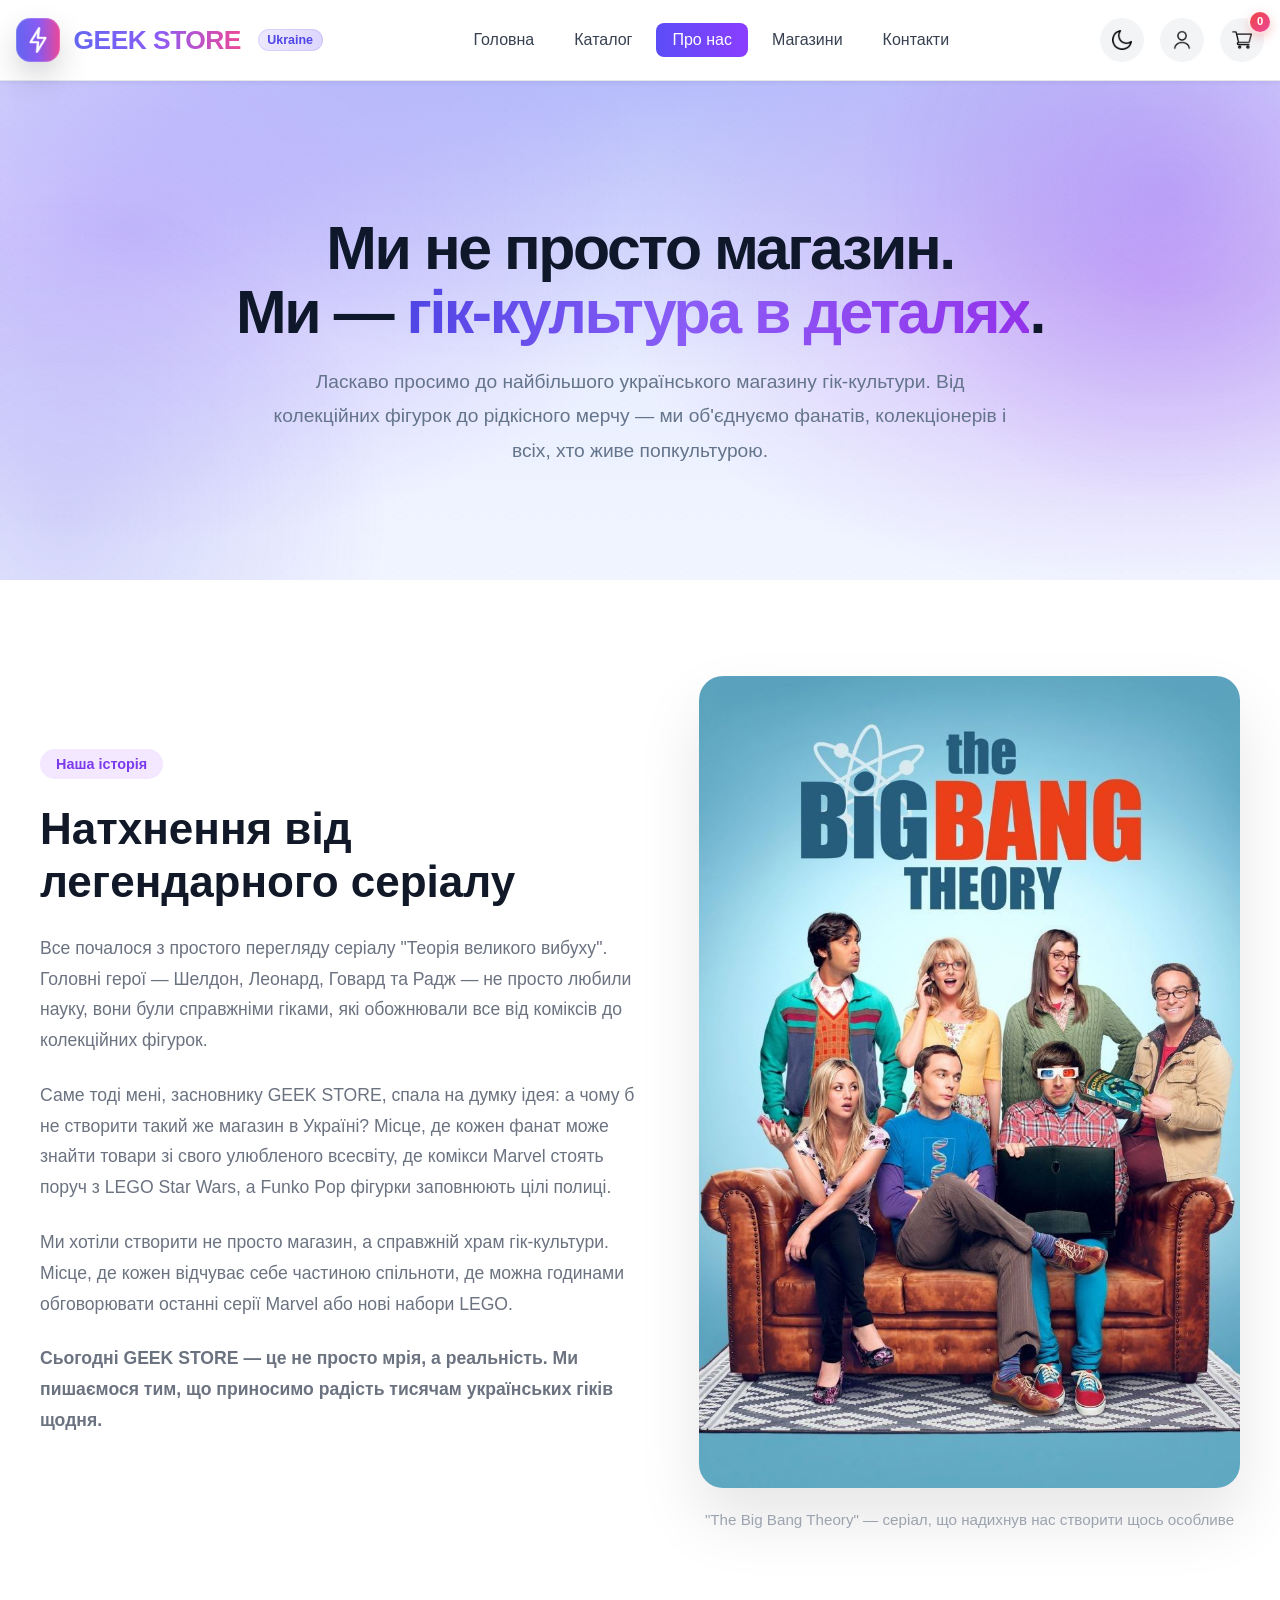
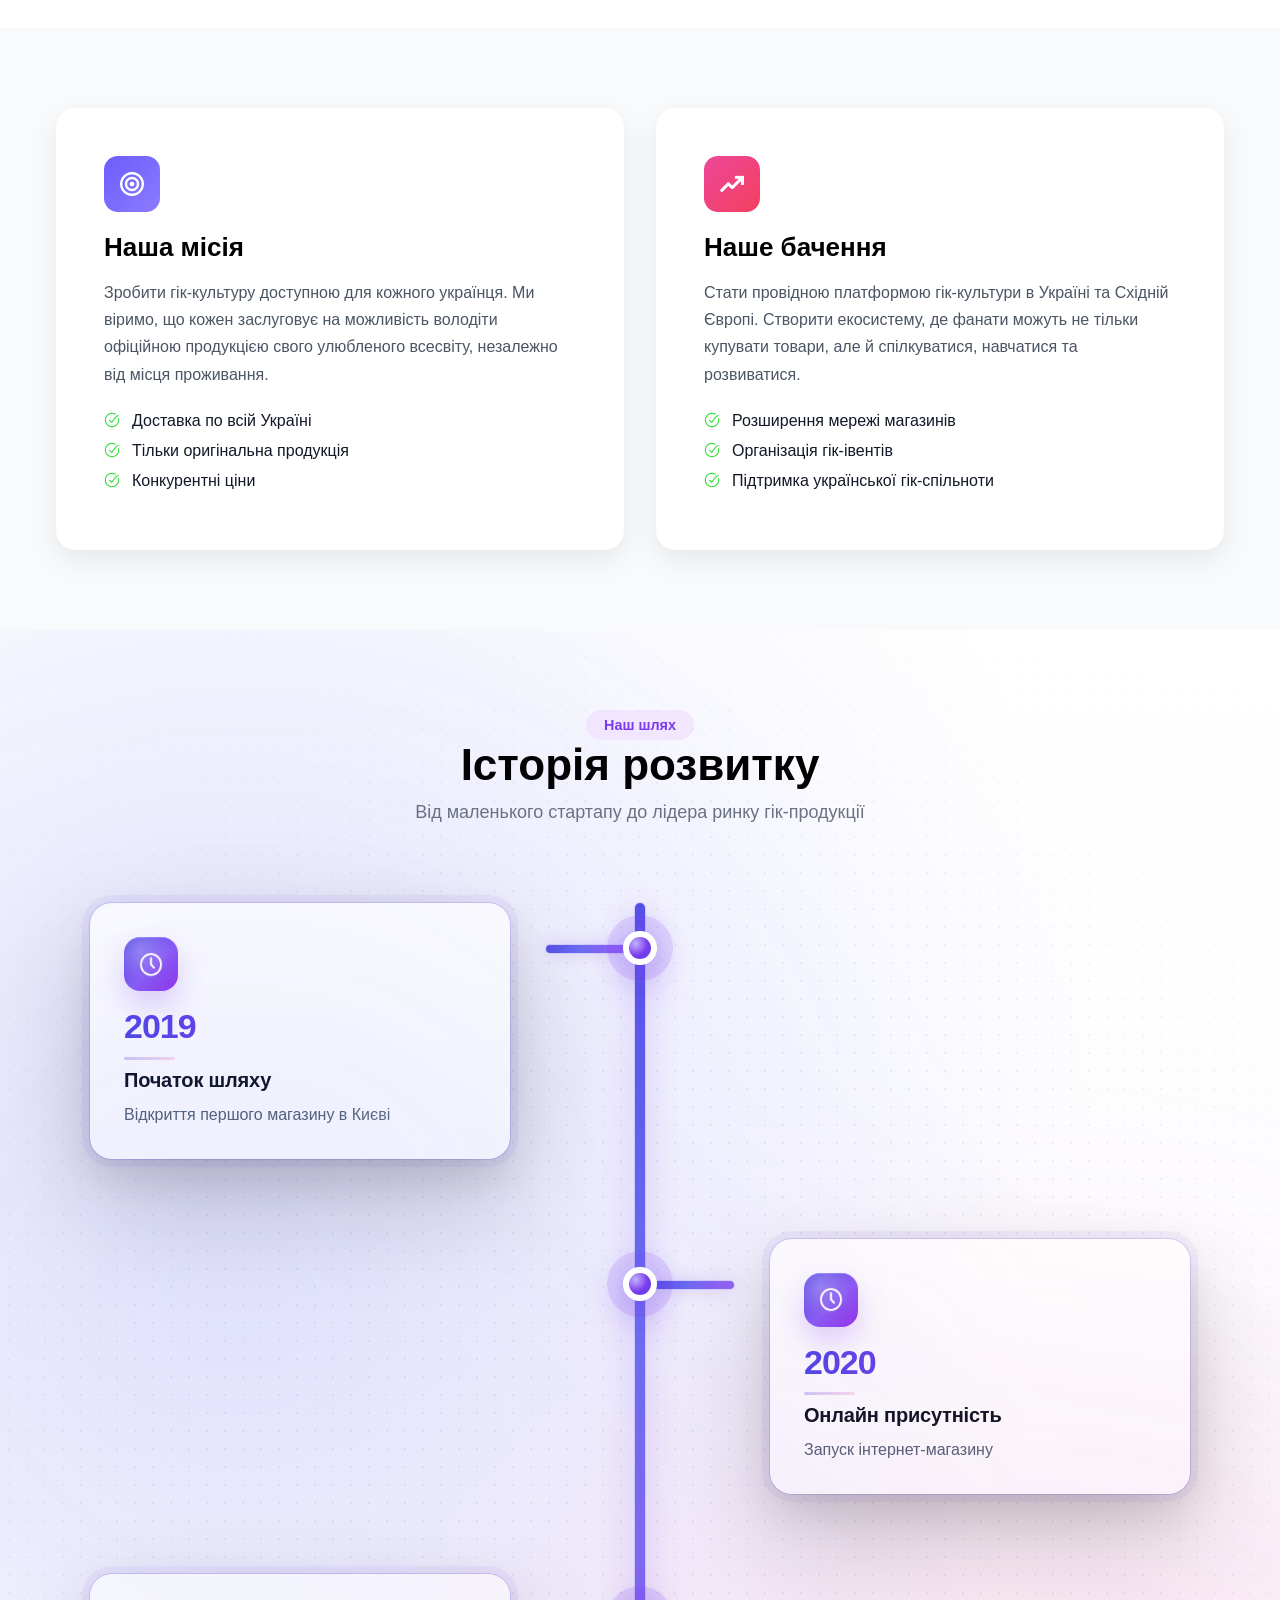
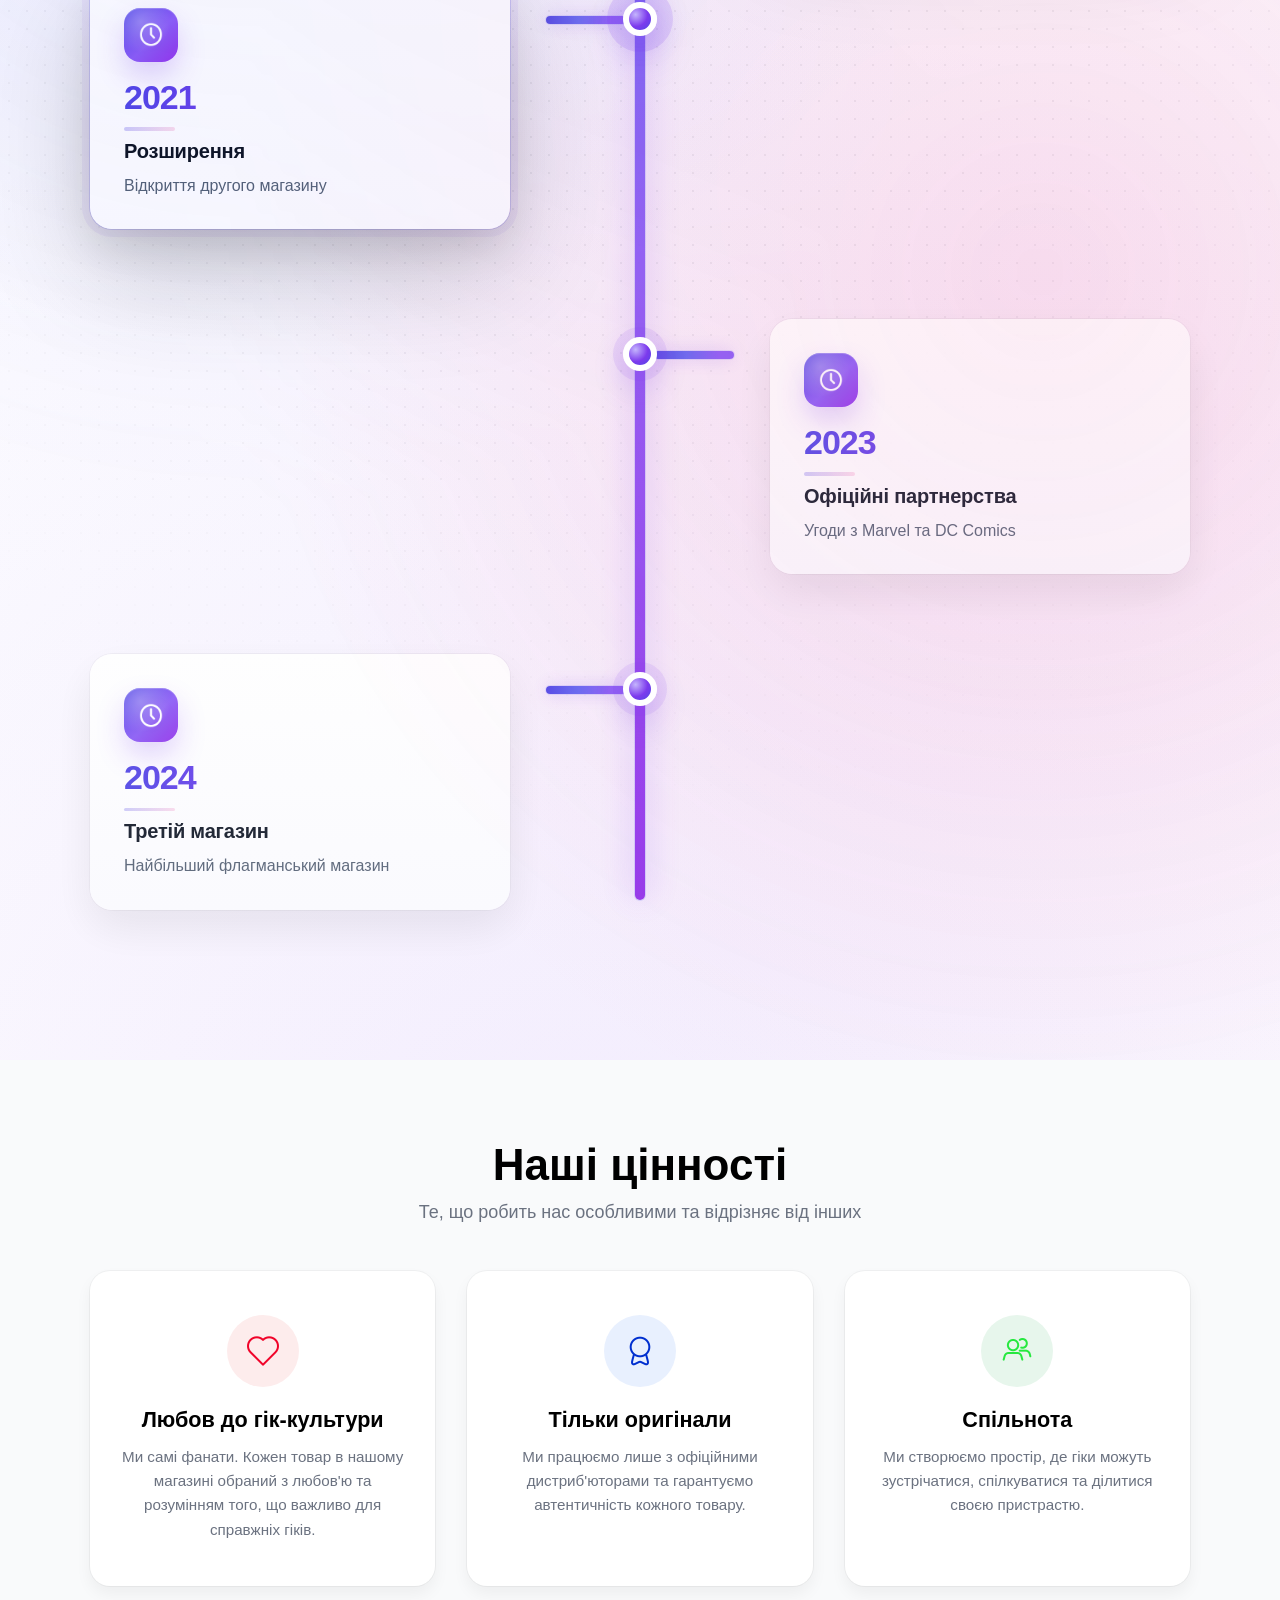
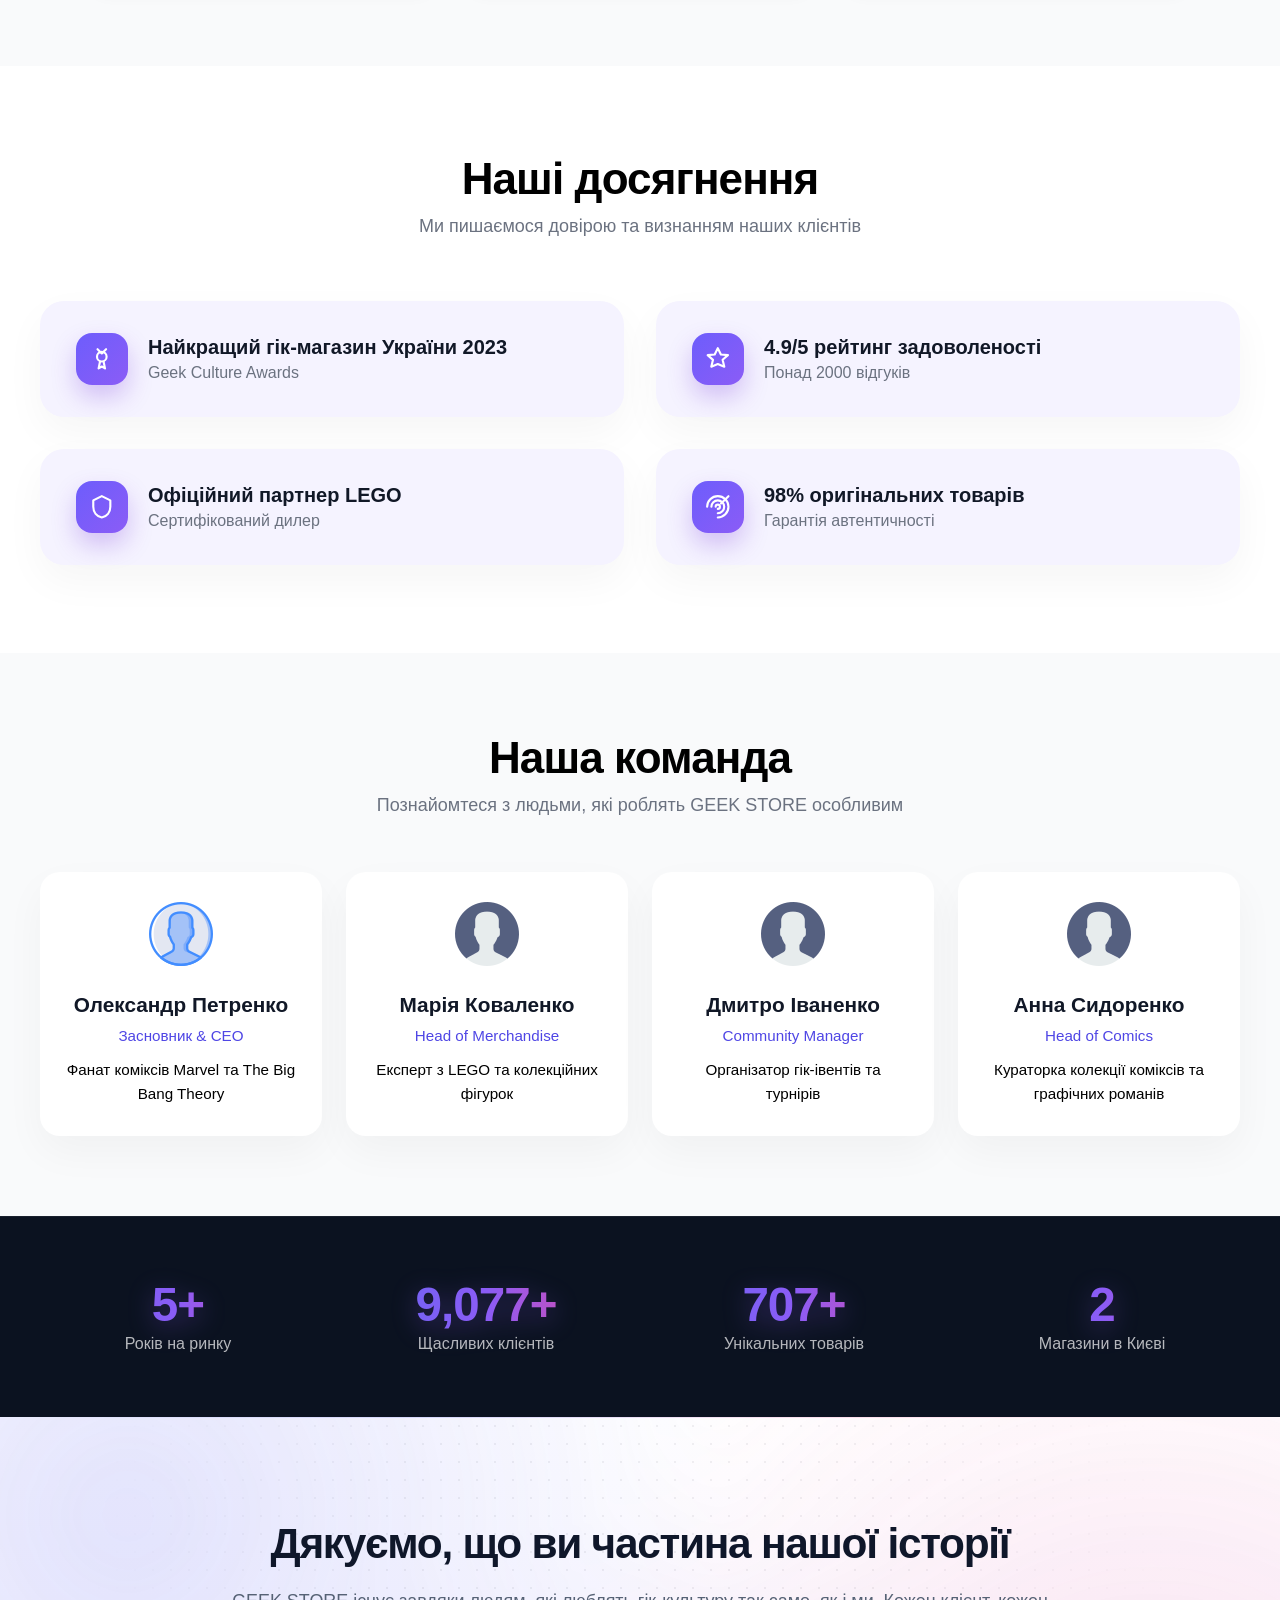
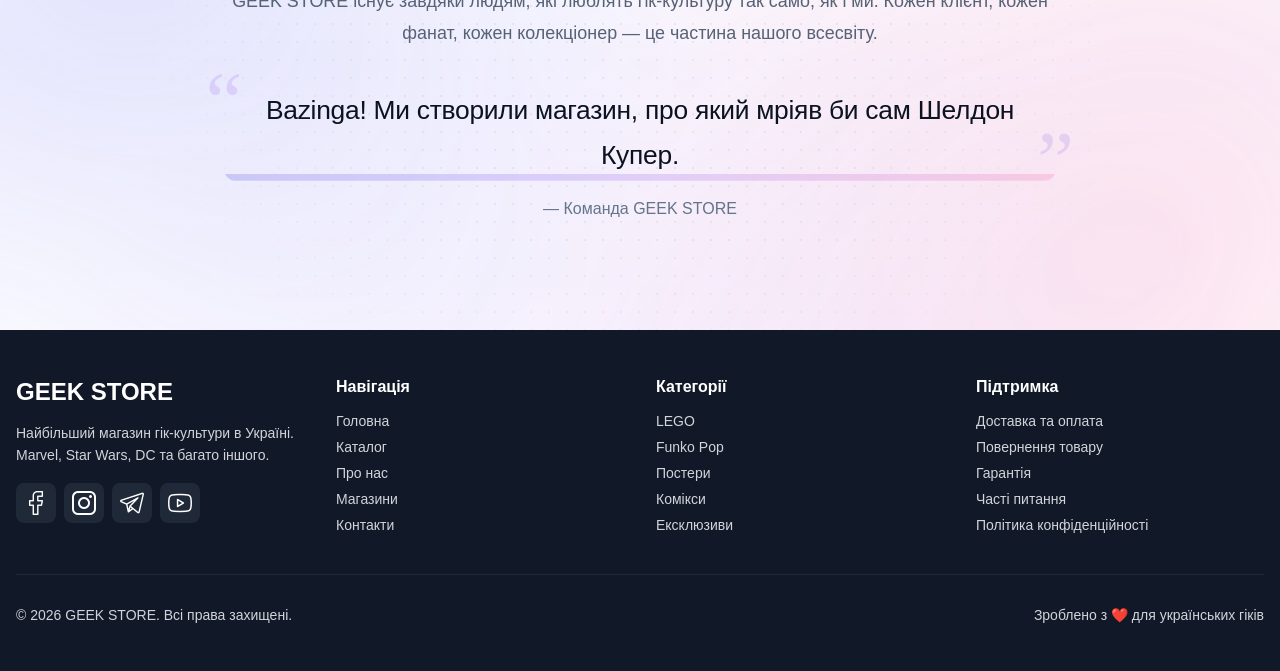
==== commit d162b88b: "малі покращення з темною темою" ====
--- a/html/about.html
+++ b/html/about.html
@@ -5,6 +5,7 @@
   <title>Про нас — GEEK STORE</title>
   <link rel="icon" type="image/png" href="../assets/icons/flash.png">
   <meta name="viewport" content="width=device-width, initial-scale=1.0" />
+  <link src="../js/theme-preload.js">
   <link rel="stylesheet" href="../css/variables.css">
   <link rel="stylesheet" href="../css/global.css">
   <link rel="stylesheet" href="../css/about.css">
--- a/css/global.css
+++ b/css/global.css
@@ -3,6 +3,47 @@
   padding: 0;
   box-sizing: border-box;
   font-family: 'Montserrat', sans-serif;
+}
+
+
+html.theme-transition body,
+html.theme-transition body *,
+html.theme-transition body *::before,
+html.theme-transition body *::after{
+  transition:
+    background-color .18s ease,
+    color .18s ease,
+    border-color .18s ease,
+    fill .18s ease,
+    stroke .18s ease !important;
+}
+
+html,
+body{
+  background: #fff;
+}
+
+html.dark,
+html.dark body{
+  background: #0b1020;
+}
+
+html{
+  background: #fff;
+  color-scheme: light;
+}
+
+html.dark{
+  background: #0b1020;
+  color-scheme: dark;
+}
+
+body{
+  background: #fff;
+}
+
+html.dark body{
+  background: #0b1020;
 }
 
 /* === Header === */
@@ -98,7 +139,7 @@
 }
 
 .nav-link.active {
-  background: linear-gradient(90deg, #6366f1, #8b5cf6);
+  background: linear-gradient(90deg,#5b4df7,#8b3dff);
   color: white;
   font-weight: 500;
 }
--- a/css-dark-theme/header-footer-dark.css
+++ b/css-dark-theme/header-footer-dark.css
@@ -1,6 +1,5 @@
 /* =========================================
    DARK THEME OVERRIDES — HEADER / FOOTER
-   ДОДАЙ У САМ КІНЕЦЬ CSS
 ========================================= */
 
 body.dark{
@@ -37,7 +36,7 @@
 }
 
 body.dark .nav-link.active{
-  background: linear-gradient(90deg, #6366f1, #8b5cf6);
+  background: linear-gradient(90deg,#5b4df7,#8b3dff);
   color: #fff;
   box-shadow:
     0 10px 24px rgba(99,102,241,.28),
--- a/css-dark-theme/about-dark-theme.css
+++ b/css-dark-theme/about-dark-theme.css
@@ -1,6 +1,5 @@
 /* =========================================
    DARK THEME OVERRIDES — ABOUT PAGE
-   ДОДАЙ У САМ КІНЕЦЬ CSS
 ========================================= */
 
 body.dark{
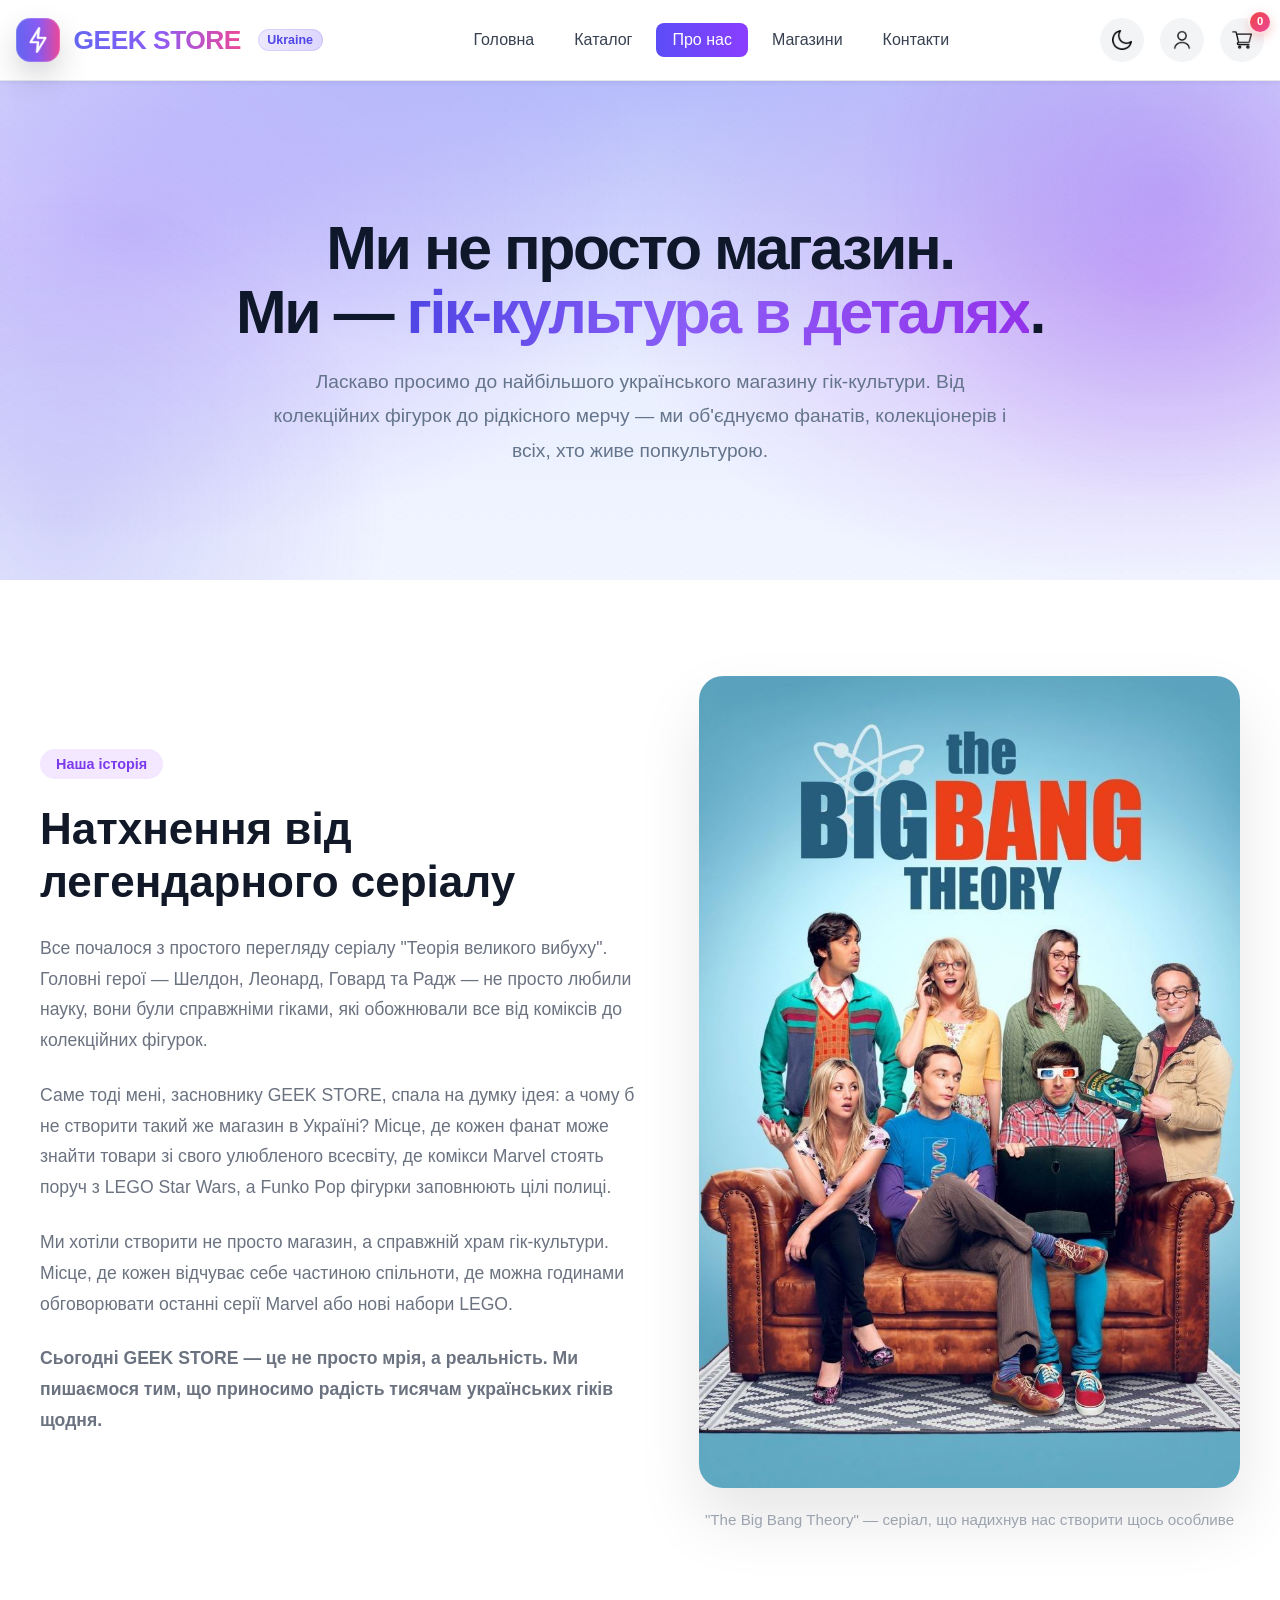
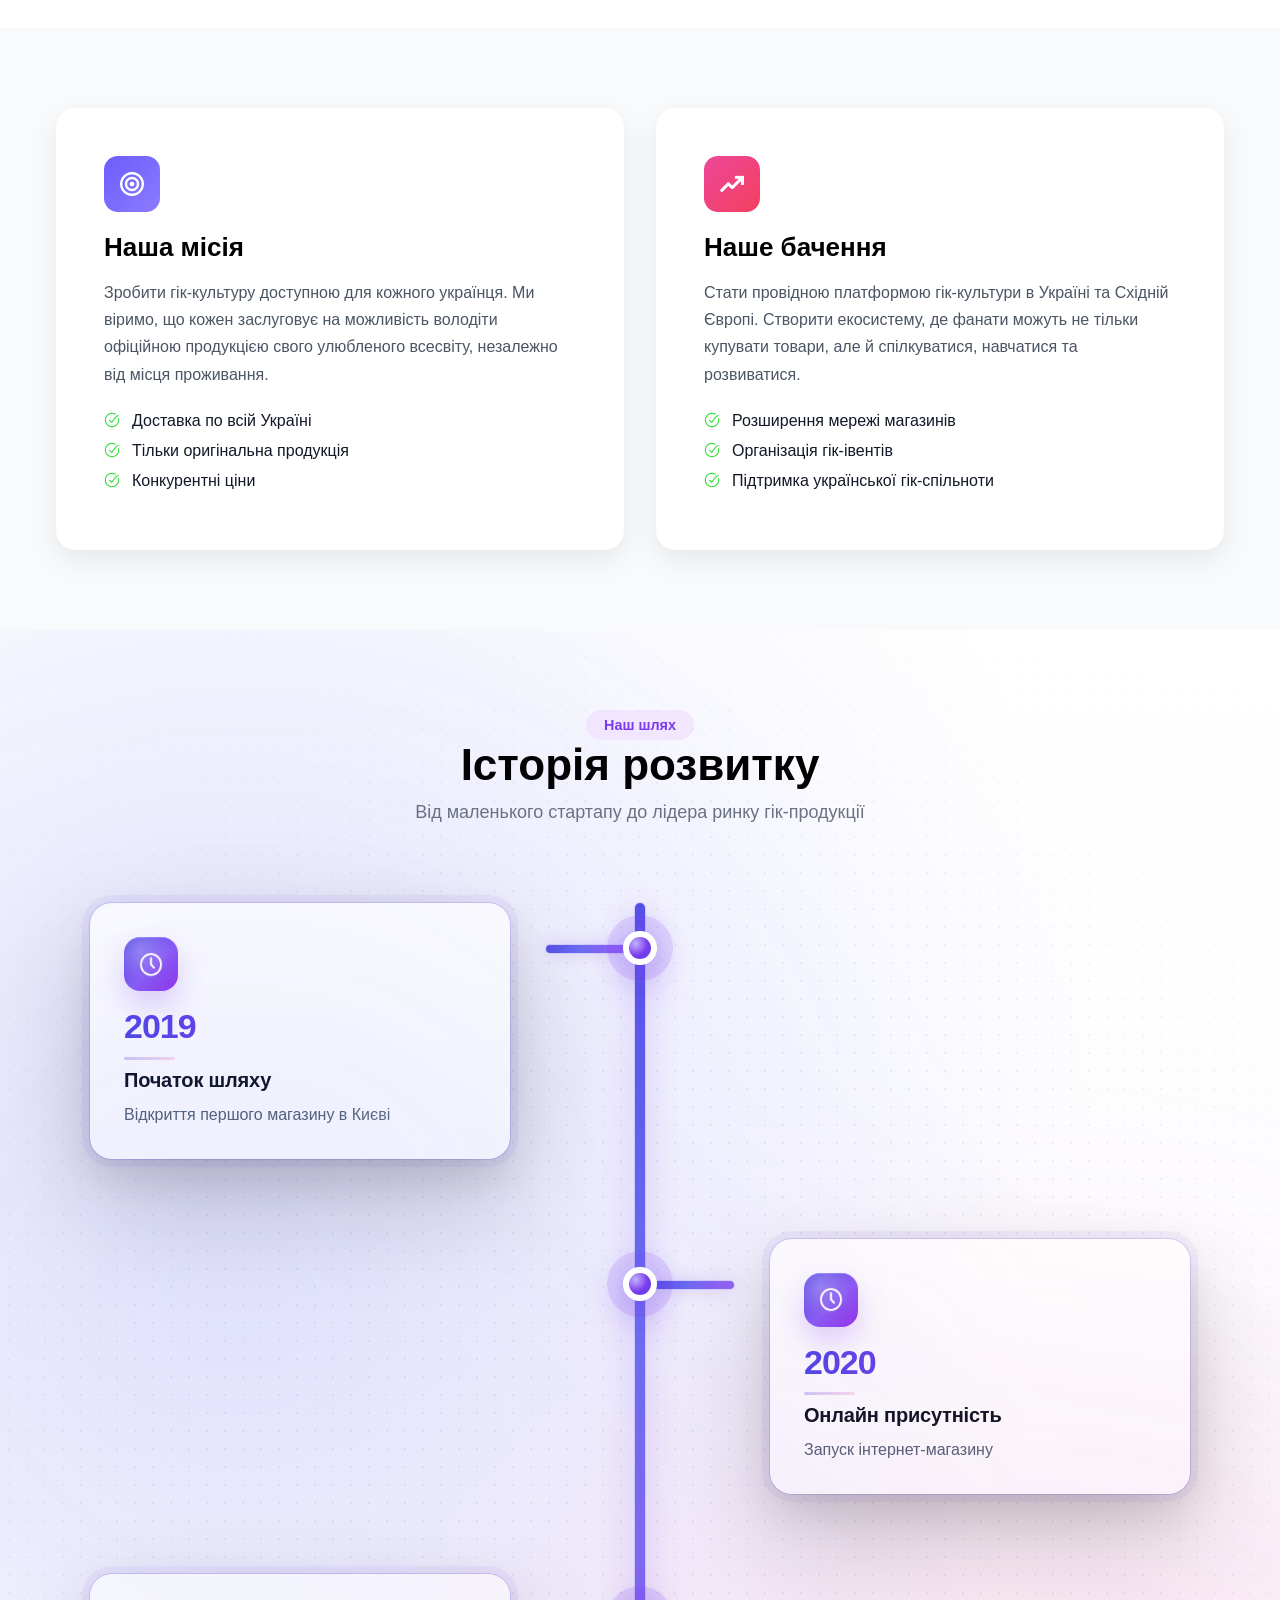
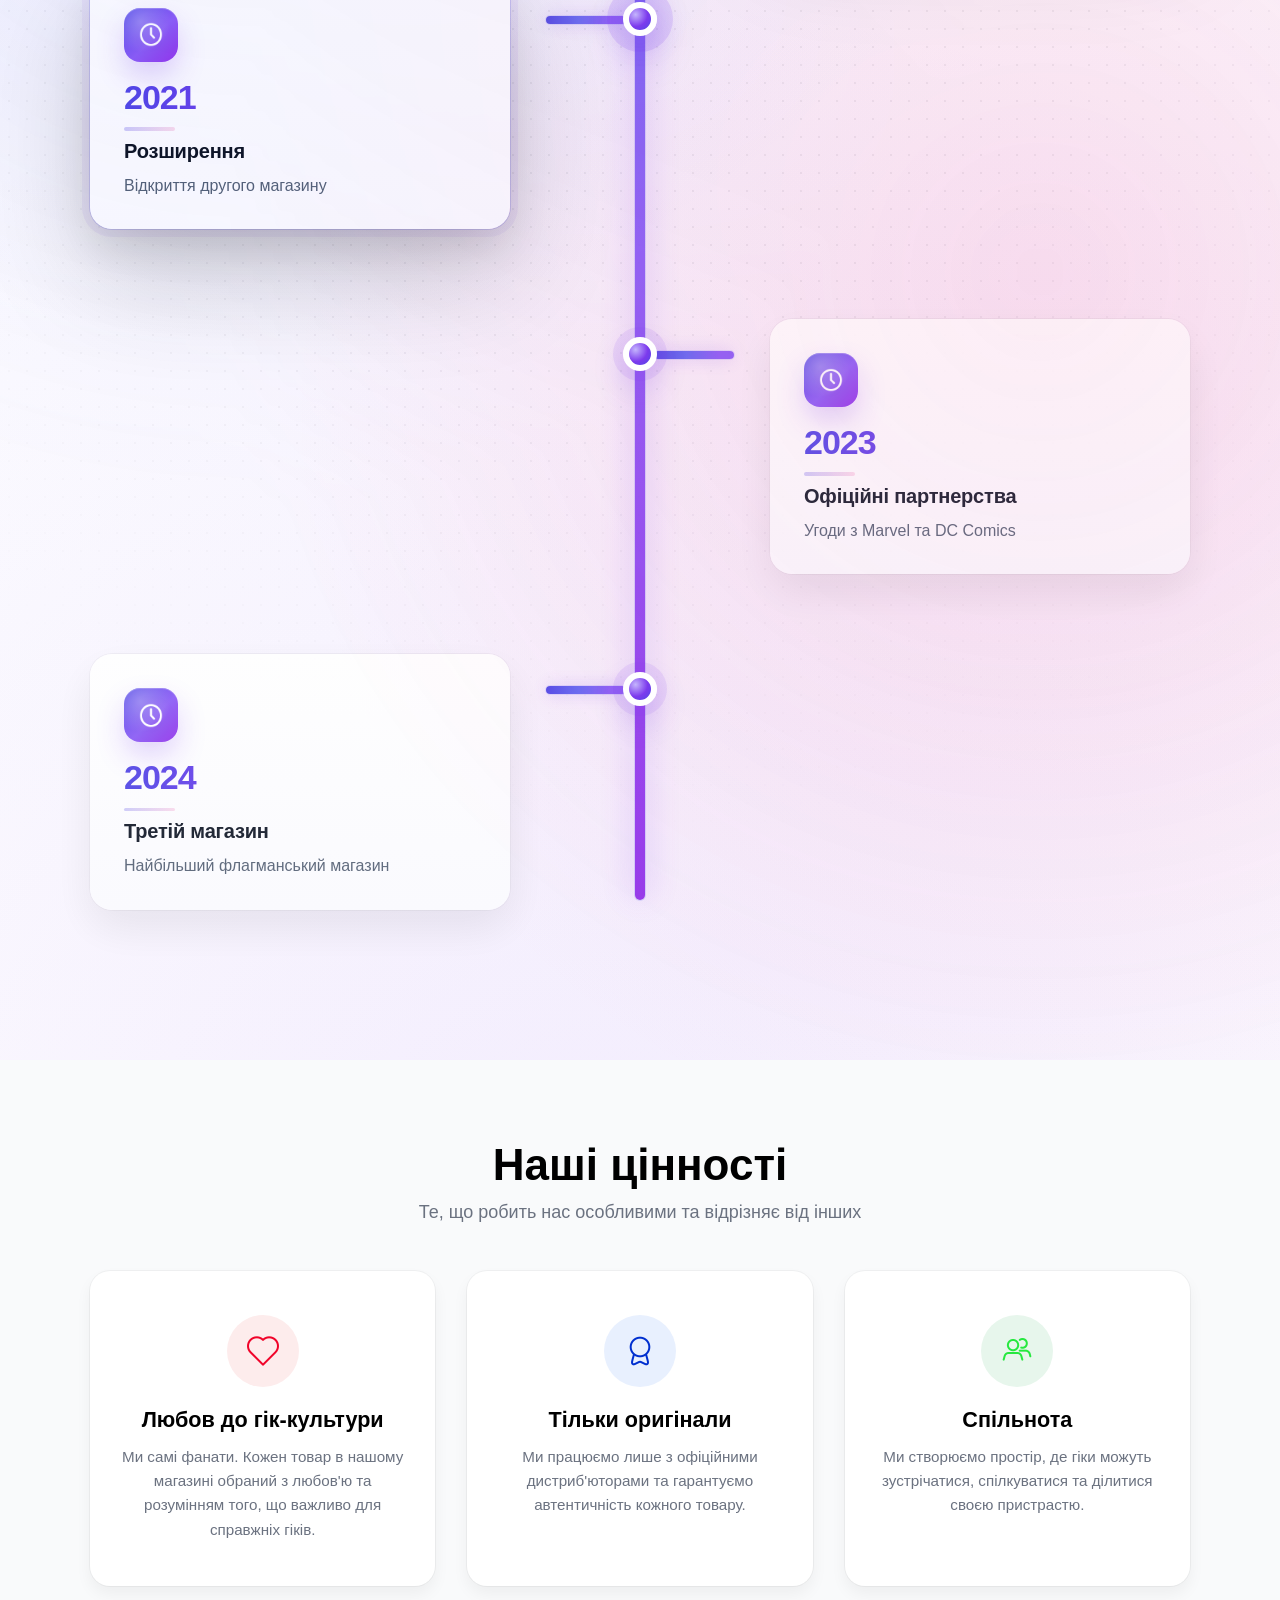
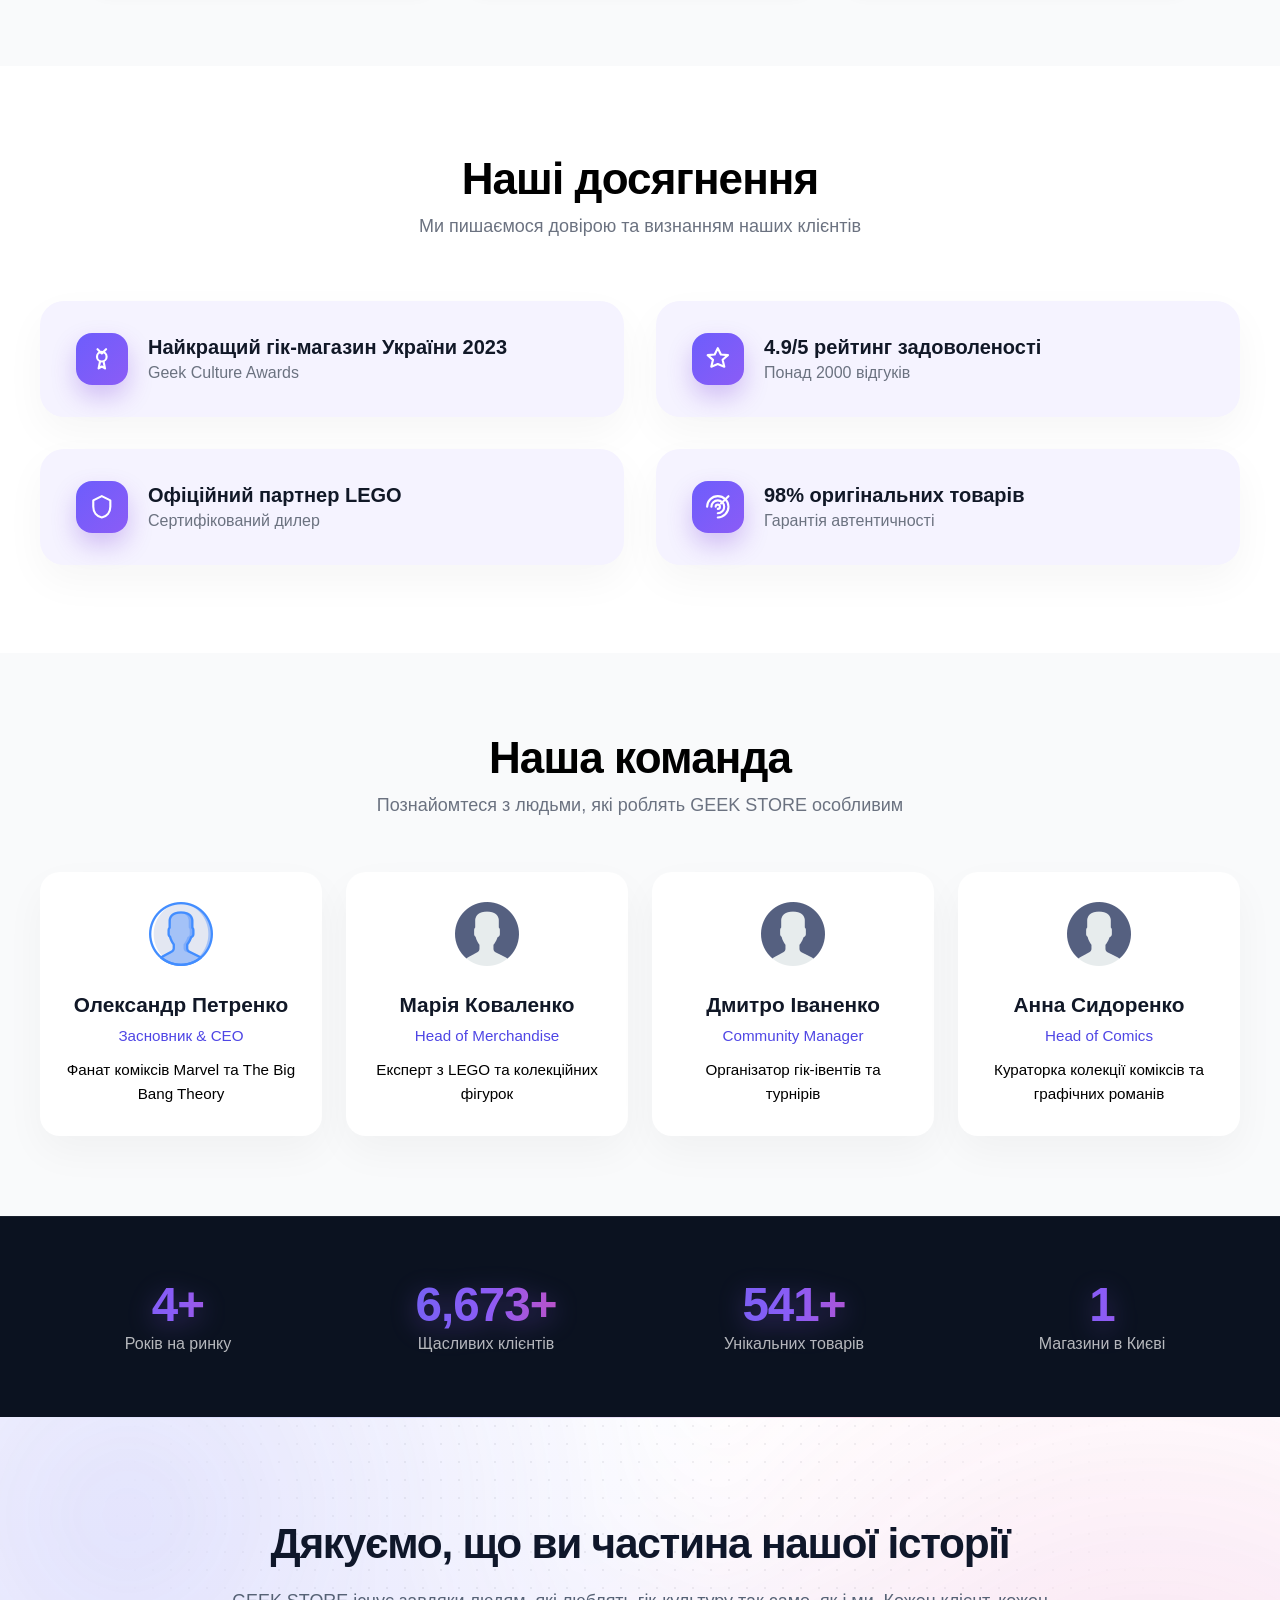
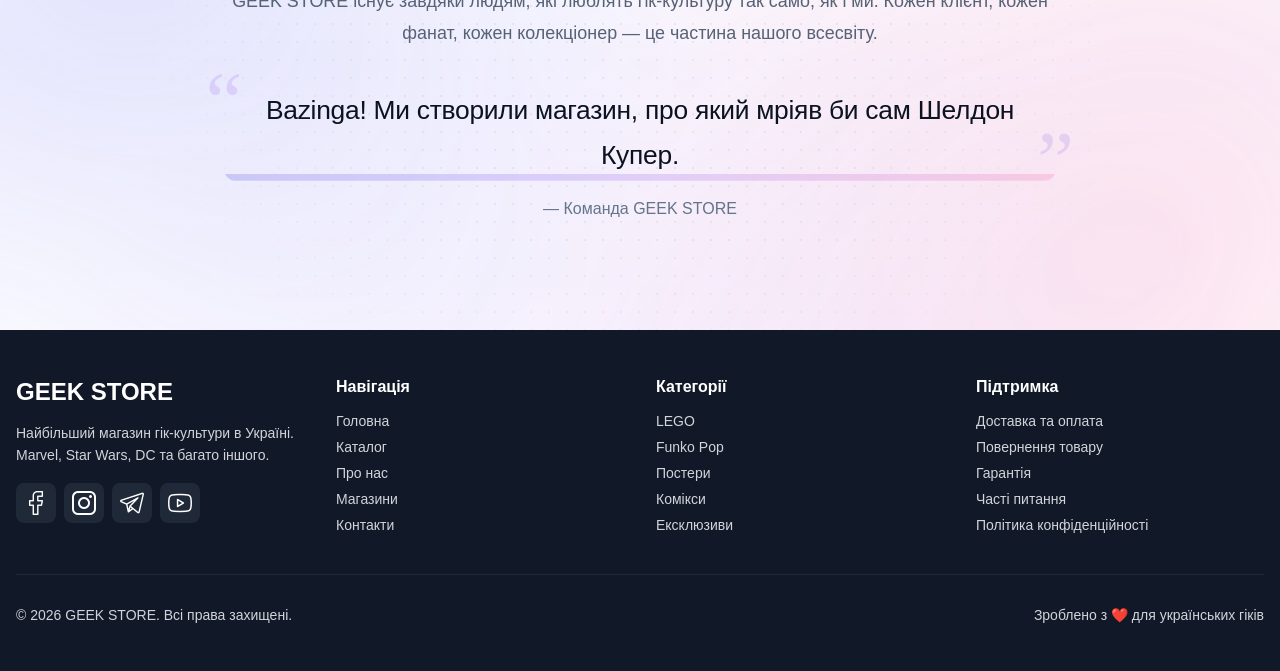
==== commit 786da481: "виправлення помилок" ====
--- a/html/about.html
+++ b/html/about.html
@@ -18,7 +18,7 @@
 <!-- Header -->
 <nav class="header">
   <div class="container header-container">
-    <a href="index.html" class="logo" aria-label="GEEK STORE">
+    <a href="../index.html" class="logo" aria-label="GEEK STORE">
       <span class="logo-icon" aria-hidden="true">
         <img class="logo-icon__img" src="../assets/icons/flash.png" alt="">
       </span>
@@ -27,7 +27,7 @@
     </a>
 
     <div class="nav-links">
-      <a href="index.html" class="nav-link">Головна</a>
+      <a href="../index.html" class="nav-link">Головна</a>
       <a href="shop.html" class="nav-link">Каталог</a>
       <a href="#" class="nav-link active">Про нас</a>
       <a href="stores.html" class="nav-link">Магазини</a>
